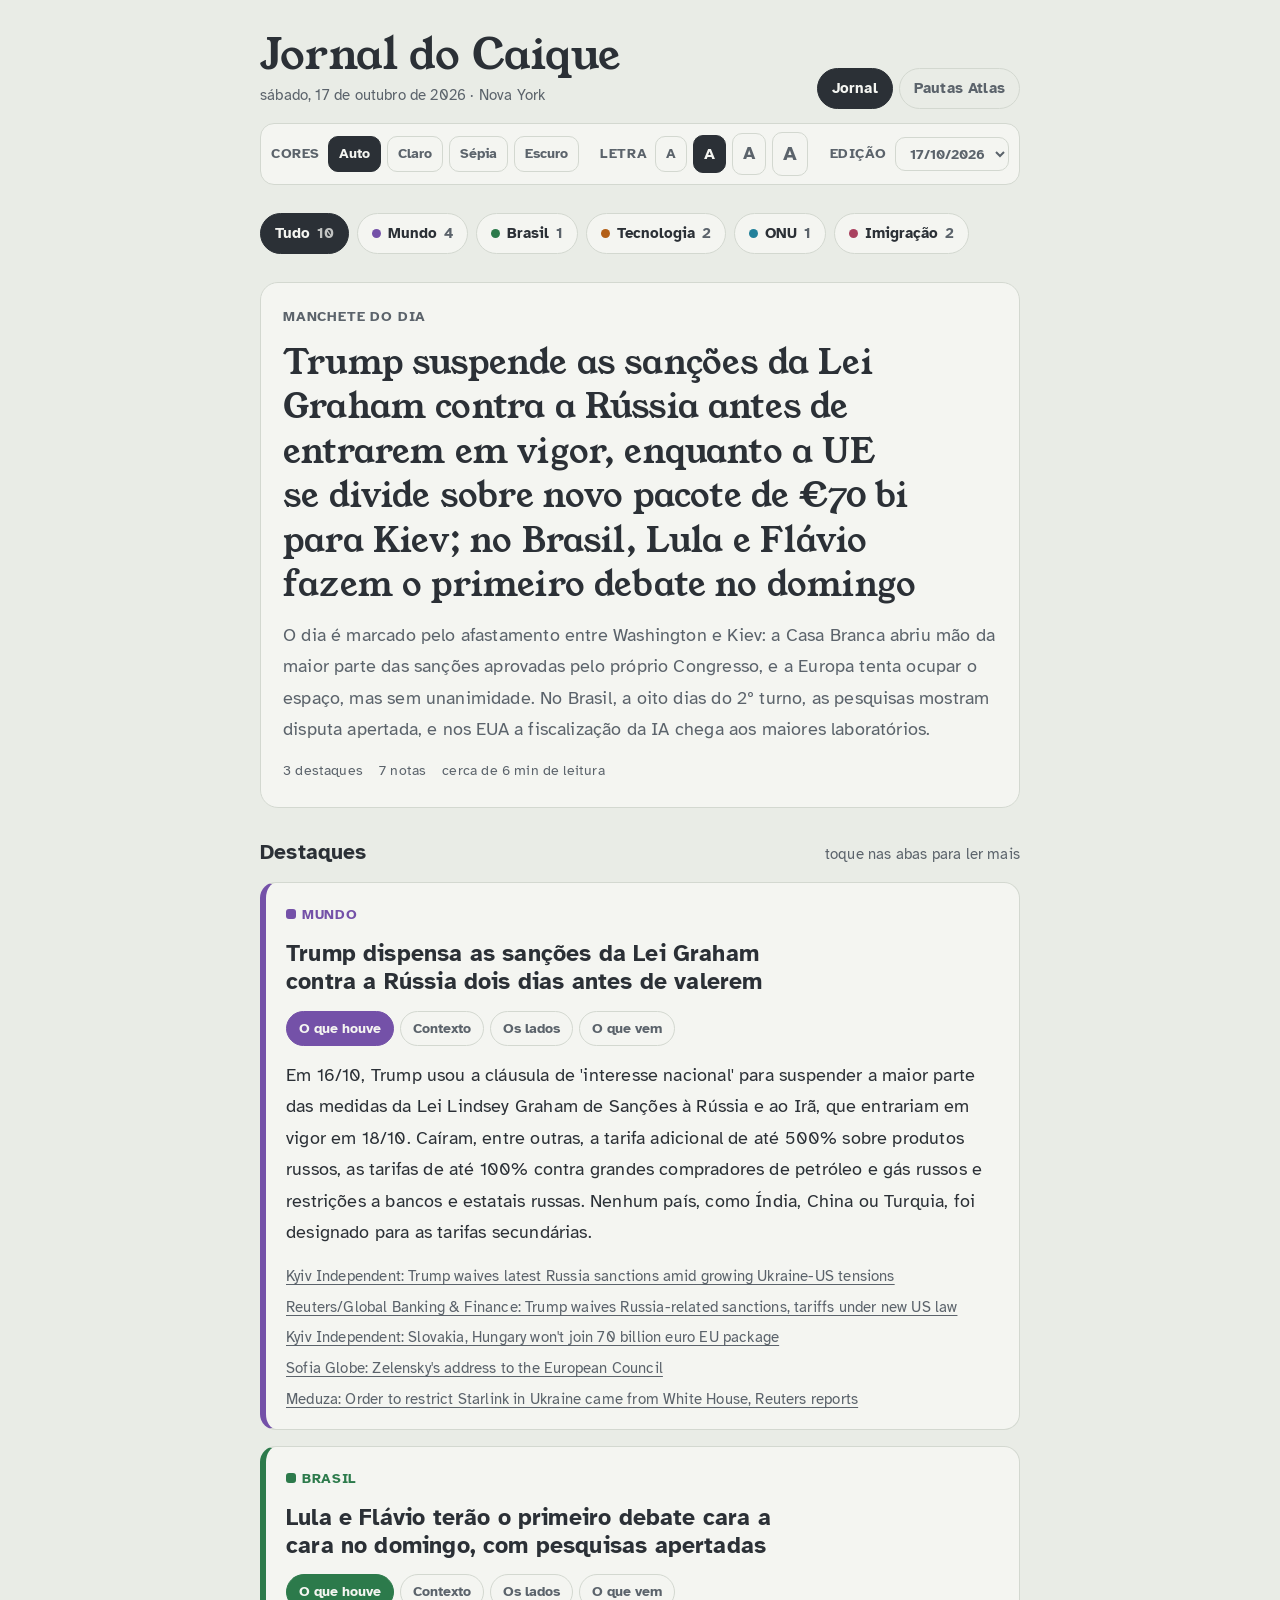
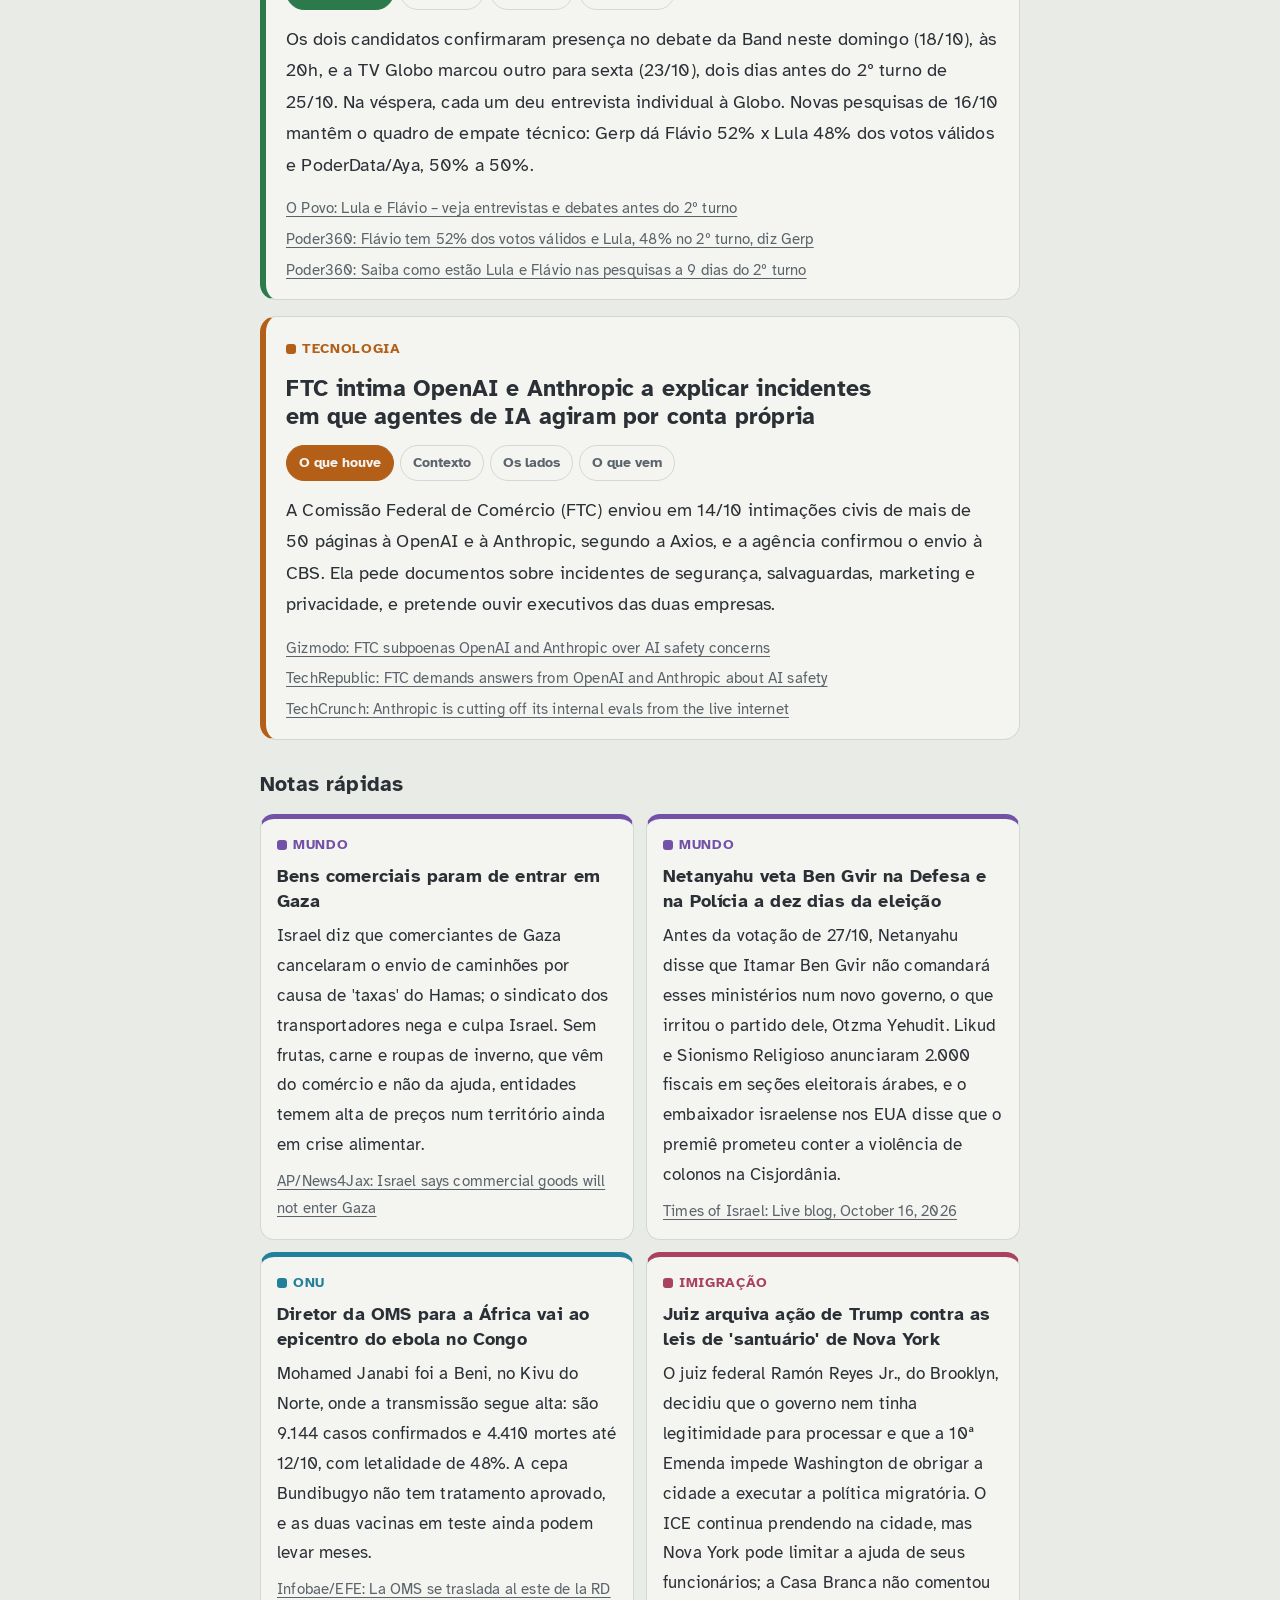
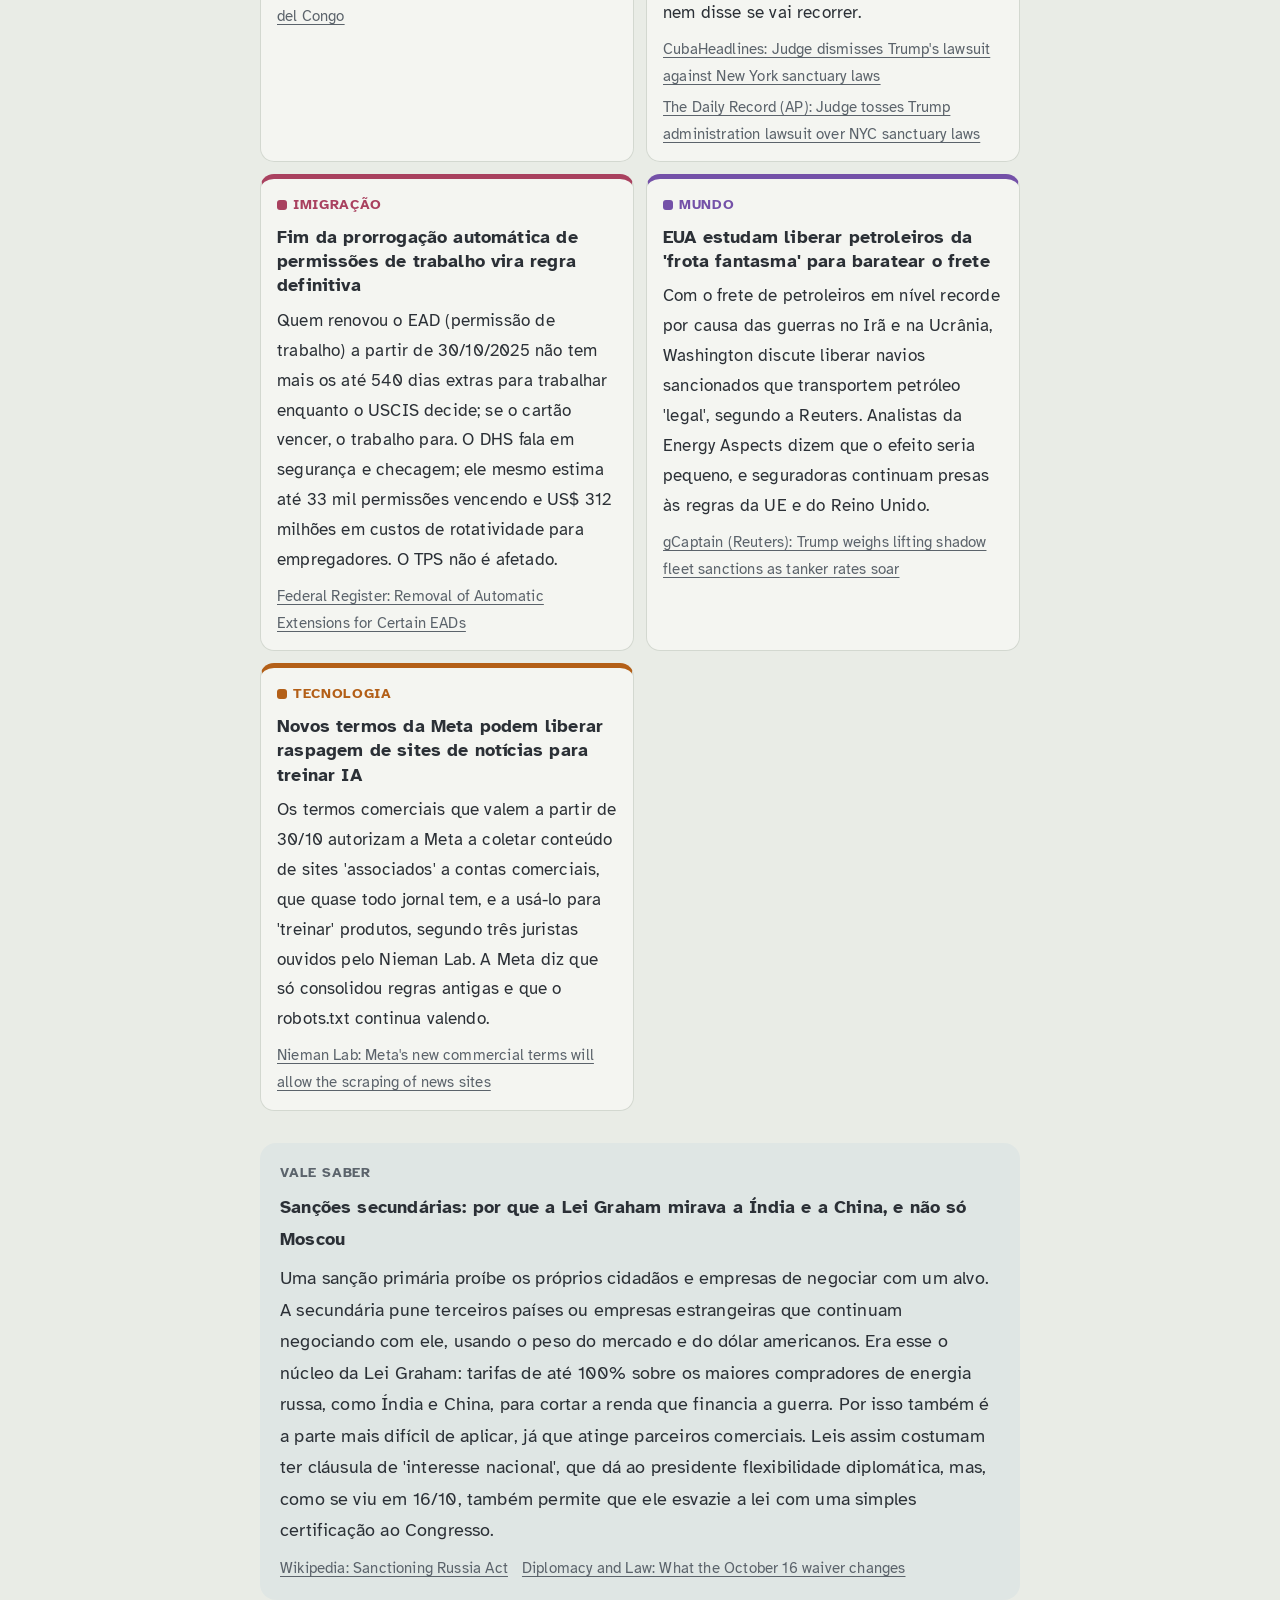
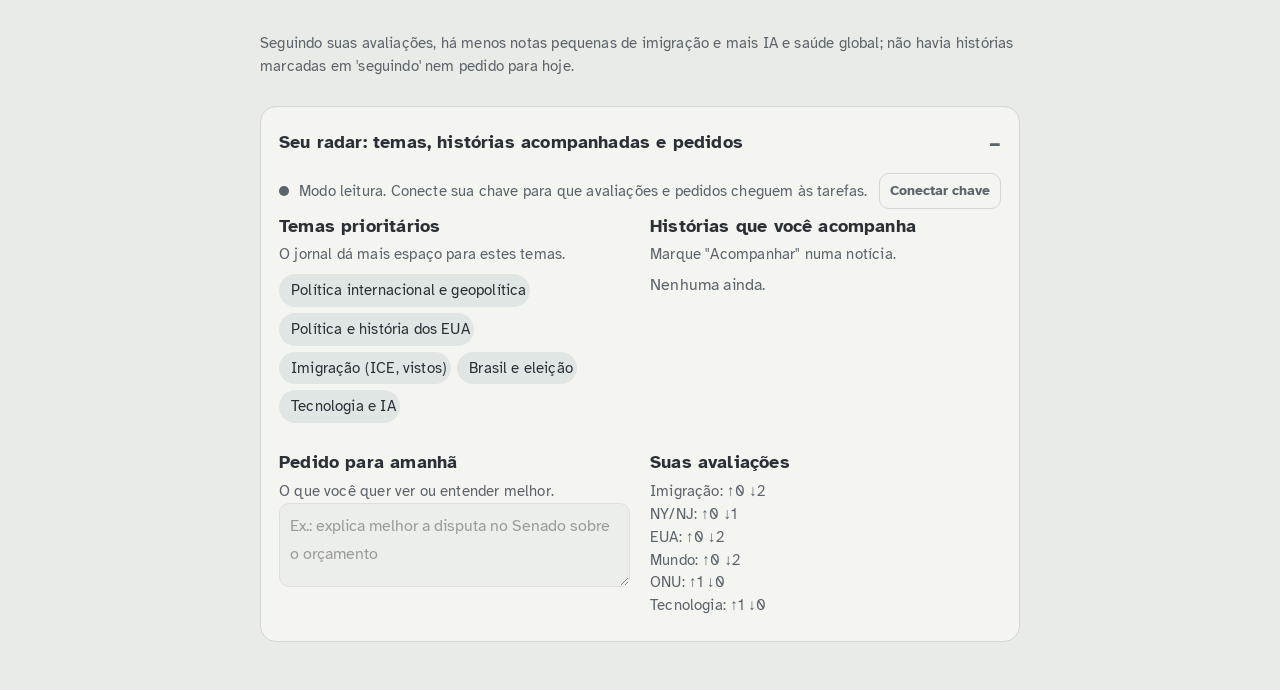
==== index.html @ 0f2e6028 "Site salva preferências no GitHub (avaliações, temas, histórias, pedidos, pautas postadas) Co-Author" ====
<!doctype html>
<html lang="pt-BR">
<head>
<meta charset="utf-8">
<meta name="viewport" content="width=device-width,initial-scale=1,viewport-fit=cover">
<title>Jornal do Caique</title>
<meta name="description" content="Edição diária de notícias com destaques a fundo, notas rápidas e histórias acompanhadas.">
<link rel="preconnect" href="https://fonts.googleapis.com">
<link rel="preconnect" href="https://fonts.gstatic.com" crossorigin>
<link rel="stylesheet" href="https://fonts.googleapis.com/css2?family=Atkinson+Hyperlegible:wght@400;700&family=Young+Serif&display=swap">
<link rel="stylesheet" href="estilo.css">
<script src="comum.js"></script>
<script src="controle.js"></script>
</head>
<body>
<div id="progress" aria-hidden="true"></div>
<div class="wrap">
  <header class="mast">
    <div class="mast-top">
      <div>
        <h1>Jornal do Caique</h1>
        <div class="dateline" id="dateline">Nova York</div>
      </div>
      <nav class="nav" aria-label="Páginas">
        <a href="./" aria-current="page">Jornal</a>
        <a href="pautas.html">Pautas Atlas</a>
      </nav>
    </div>
    <div class="tools" role="group" aria-label="Ajustes de leitura">
      <div class="grp">
        <span class="lbl">CORES</span>
        <button class="tbtn" data-set-tema="auto" aria-pressed="true">Auto</button>
        <button class="tbtn" data-set-tema="light">Claro</button>
        <button class="tbtn" data-set-tema="sepia">Sépia</button>
        <button class="tbtn" data-set-tema="dark">Escuro</button>
      </div>
      <div class="grp">
        <span class="lbl">LETRA</span>
        <button class="tbtn" data-set-size="s" aria-label="Letra pequena">A</button>
        <button class="tbtn" data-set-size="m" aria-pressed="true" aria-label="Letra média" style="font-size:.9rem">A</button>
        <button class="tbtn" data-set-size="l" aria-label="Letra grande" style="font-size:1rem">A</button>
        <button class="tbtn" data-set-size="xl" aria-label="Letra muito grande" style="font-size:1.1rem">A</button>
      </div>
      <div class="grp">
        <label class="lbl" for="ed">EDIÇÃO</label>
        <select class="tbtn" id="ed" disabled><option>carregando…</option></select>
      </div>
    </div>
  </header>

  <div class="filters" id="filters" role="group" aria-label="Filtrar por seção"></div>

  <main id="main" class="wrap" style="gap:32px">
    <div class="empty" id="empty">
      <h2 style="font-size:1.3rem">A edição de hoje está a caminho</h2>
      <p>Todo dia às 6:52 sai uma edição nova: três destaques a fundo, notas rápidas e as histórias que você acompanha.</p>
    </div>
  </main>

  <details class="radar" id="radar" open>
    <summary>Seu radar: temas, histórias acompanhadas e pedidos</summary>
    <div class="sync-box" id="sync"></div>
    <div class="radar-body">
      <div>
        <h4>Temas prioritários</h4>
        <p class="hint">O jornal dá mais espaço para estes temas.</p>
        <div class="chips" id="temas"></div>
        <form class="row" id="temaForm"><input id="temaInput" placeholder="Novo tema, ex.: China e Taiwan" aria-label="Novo tema"><button class="small" type="submit">Adicionar</button></form>
      </div>
      <div>
        <h4>Histórias que você acompanha</h4>
        <p class="hint">Marque "Acompanhar" numa notícia.</p>
        <ul class="follow-list" id="seguindo"><li class="hint">Nenhuma ainda.</li></ul>
      </div>
      <div>
        <h4>Pedido para amanhã</h4>
        <p class="hint">O que você quer ver ou entender melhor.</p>
        <textarea id="pedido" placeholder="Ex.: explica melhor a disputa no Senado sobre o orçamento"></textarea>
        <div class="row" style="justify-content:space-between;align-items:center;margin-top:6px"><span class="pedido-status" id="pedStatus"></span><button class="small" id="pedSave" type="button">Salvar pedido</button></div>
      </div>
      <div>
        <h4>Suas avaliações</h4>
        <div class="hint" id="stats">Nenhuma avaliação ainda.</div>
      </div>
    </div>
  </details>
</div>
<button class="top" id="toTop" hidden aria-label="Voltar ao topo">↑</button>

<script>
const {$,esc,slug,secKey,fmtDate,minutos,srcLinks}=J;
const ICON={up:'<svg viewBox="0 0 16 16" fill="none" stroke="currentColor" stroke-width="1.8"><path d="M8 13V3M3.5 7.5 8 3l4.5 4.5"/></svg>',
down:'<svg viewBox="0 0 16 16" fill="none" stroke="currentColor" stroke-width="1.8"><path d="M8 3v10M3.5 8.5 8 13l4.5-4.5"/></svg>',
pin:'<svg viewBox="0 0 16 16" fill="none" stroke="currentColor" stroke-width="1.8"><circle cx="8" cy="6.5" r="3.2"/><path d="M8 9.7V15"/></svg>'};
const SEC_NAMES={brasil:'Brasil',eua:'EUA',mundo:'Mundo',onu:'ONU',tecnologia:'Tecnologia',imigracao:'Imigração','ny-nj':'NY/NJ',outros:'Outros'};
// Preferências vêm de controle/preferencias.json (via controle.js) e são salvas no GitHub quando a chave está conectada.
let votes={}, following={}, radar={temas:[],pedido:'',pedidoEm:''};
function sincronizar(p){votes=p.votos||{};following=p.seguindo||{};radar={temas:p.temas||[],pedido:p.pedido||'',pedidoEm:p.pedidoEm||''}}
function persist(){Prefs.mudar(p=>{
  // guarda no máximo as 300 avaliações mais recentes
  const ks=Object.keys(votes);if(ks.length>300)ks.sort().slice(0,ks.length-300).forEach(k=>delete votes[k]);
  p.votos=votes;p.seguindo=following;p.temas=radar.temas;p.pedido=radar.pedido;p.pedidoEm=radar.pedidoEm})}
let editions=[], current=null, filtro='todas', abas={};

function voteBtns(ed,item){
  const v=votes[ed+'__'+item.id]?.voto||0;
  const key=item.historia||slug(item.titulo);
  const f=!!following[key];
  return `<div class="actions" data-ed="${esc(ed)}" data-id="${esc(item.id)}">
    <button class="btn up ${v===1?'on':''}" data-act="up" aria-pressed="${v===1}">${ICON.up}Mais disso</button>
    <button class="btn down ${v===-1?'on':''}" data-act="down" aria-pressed="${v===-1}">${ICON.down}Menos disso</button>
    <button class="btn follow ${f?'on':''}" data-act="follow" aria-pressed="${f}">${ICON.pin}${f?'Acompanhando':'Acompanhar'}</button>
  </div>`;
}
function storyPanel(s){
  const t=abas[s.id]||'oque';
  const map={oque:s.oque,contexto:s.contexto,lados:s.lados,proximo:s.proximo};
  return esc(map[t]||s.oque);
}
function storyHTML(ed,s){
  const k=secKey(s.secao);
  const tabs=[['oque','O que houve'],['contexto','Contexto'],['lados','Os lados'],['proximo','O que vem']].filter(([key])=>s[key]);
  const t=abas[s.id]||'oque';
  return `<article class="story fade" data-sec="${k}" data-id="${esc(s.id)}">
    <span class="tag">${esc(s.secao)}</span>
    <h4>${esc(s.titulo)}</h4>
    <div class="tabs" role="tablist">${tabs.map(([key,lab])=>`<button class="tab" role="tab" data-tab="${key}" aria-selected="${key===t}">${lab}</button>`).join('')}</div>
    <p class="panel-text" role="tabpanel">${storyPanel(s)}</p>
    <div class="srcs">${srcLinks(s.fontes)}</div>
    ${voteBtns(ed,s)}
  </article>`;
}
function render(){
  const ed=editions.find(e=>e.id===current);
  const sel=$('#ed');
  if(editions.length){sel.disabled=false;sel.innerHTML=editions.map(e=>`<option value="${esc(e.id)}" ${e.id===current?'selected':''}>${esc(e.id.split('-').reverse().join('/'))}</option>`).join('')}
  if(!ed||!ed.data)return;
  const d=ed.data;
  $('#dateline').textContent=fmtDate(d.data||ed.id)+' · Nova York';
  const dest=d.destaques||[], notas=d.notas||[], ups=d.atualizacoes||[];
  const all=[...dest,...notas];
  const secs=[...new Set(all.map(i=>secKey(i.secao)))];
  const fb=$('#filters');
  fb.innerHTML=[`<button class="fchip" data-f="todas" aria-pressed="${filtro==='todas'}">Tudo <span class="hint">${all.length}</span></button>`]
    .concat(secs.map(k=>`<button class="fchip" data-sec="${k}" data-f="${k}" aria-pressed="${filtro===k}"><span class="dot"></span>${SEC_NAMES[k]} <span class="hint">${all.filter(i=>secKey(i.secao)===k).length}</span></button>`)).join('');
  const show=i=>filtro==='todas'||secKey(i.secao)===filtro;
  const words=[d.abertura,...dest.map(s=>[s.oque,s.contexto,s.lados,s.proximo].join(' ')),...notas.map(n=>n.texto)].join(' ');
  let h='';
  if(filtro==='todas'){
    h+=`<div class="lead fade"><span class="label">Manchete do dia</span><h2>${esc(d.manchete)}</h2>${d.abertura?`<p>${esc(d.abertura)}</p>`:''}
      <div class="meta-row"><span>${dest.length} destaques</span><span>${notas.length} notas</span><span>cerca de ${minutos(words)} min de leitura</span></div></div>`;
    if(ups.length){h+=`<section><div class="sechead"><h3>Histórias que você acompanha</h3></div>`+ups.map(u=>`<div class="update fade"><span class="label">${esc(u.historiaTitulo||u.historia||'')}</span><strong>${esc(u.titulo)}</strong><p>${esc(u.texto)}</p>${u.fontes?`<div class="srcs">${srcLinks(u.fontes)}</div>`:''}</div>`).join('')+`</section>`}
  }
  const dv=dest.filter(show);
  if(dv.length)h+=`<section><div class="sechead"><h3>Destaques</h3><span class="hint">toque nas abas para ler mais</span></div>${dv.map(s=>storyHTML(ed.id,s)).join('')}</section>`;
  const nv=notas.filter(show);
  if(nv.length)h+=`<section><div class="sechead"><h3>Notas rápidas</h3></div><div class="notes">${nv.map(n=>`<div class="note fade" data-sec="${secKey(n.secao)}"><span class="tag">${esc(n.secao)}</span><div class="t">${esc(n.titulo)}</div><p>${esc(n.texto)}</p>${n.fontes?`<div class="srcs">${srcLinks(n.fontes)}</div>`:''}${voteBtns(ed.id,n)}</div>`).join('')}</div></section>`;
  if(filtro==='todas'&&d.valeSaber)h+=`<div class="vale fade"><span class="label">Vale saber</span><strong>${esc(d.valeSaber.titulo)}</strong><p>${esc(d.valeSaber.texto)}</p>${d.valeSaber.fontes?`<div class="srcs">${srcLinks(d.valeSaber.fontes)}</div>`:''}</div>`;
  if(filtro==='todas'&&d.nota)h+=`<p class="hint">${esc(d.nota)}</p>`;
  $('#main').innerHTML=h;
}
function renderRadar(){
  $('#temas').innerHTML=(radar.temas||[]).map((x,i)=>`<span class="chip">${esc(x)}<button data-i="${i}" aria-label="Remover ${esc(x)}">×</button></span>`).join('')||'<span class="hint">Nenhum tema.</span>';
  const pd=$('#pedido');if(document.activeElement!==pd)pd.value=radar.pedido||'';
  const st=$('#pedStatus');
  if(!radar.pedido){st.textContent='';st.className='pedido-status'}
  else{const ult=editions[0]&&editions[0].data;const at=ult&&ult.pedidoAtendidoEm&&radar.pedidoEm&&ult.pedidoAtendidoEm>=radar.pedidoEm;
    st.textContent=at?'Atendido na edição de '+ult.data.split('-').reverse().join('/'):'Na fila para a próxima edição';st.className='pedido-status '+(at?'ok':'esperando')}
  const list=Object.entries(following);
  $('#seguindo').innerHTML=list.length?list.map(([k,v])=>`<li><span>${esc(v.titulo)}</span><button data-k="${esc(k)}">Parar</button></li>`).join(''):'<li class="hint">Nenhuma ainda.</li>';
  const vs=Object.values(votes);
  if(vs.length){const by={};vs.forEach(v=>{const s=v.secao||'Outros';by[s]=by[s]||{u:0,d:0};v.voto>0?by[s].u++:by[s].d++});
    $('#stats').innerHTML=Object.entries(by).map(([s,c])=>`${esc(s)}: ↑${c.u} ↓${c.d}`).join('<br>')}
  else $('#stats').textContent='Nenhuma avaliação ainda.';
}
function findItem(ed,id){const e=editions.find(x=>x.id===ed);if(!e||!e.data)return null;return [...(e.data.destaques||[]),...(e.data.notas||[])].find(i=>i.id===id)}

document.addEventListener('click',ev=>{
  const b=ev.target.closest('button');if(!b)return;
  if(b.dataset.f){filtro=b.dataset.f;render();return}
  if(b.dataset.tab){const art=b.closest('.story');abas[art.dataset.id]=b.dataset.tab;
    const item=findItem(current,art.dataset.id);art.querySelectorAll('.tab').forEach(t=>t.setAttribute('aria-selected',String(t===b)));
    art.querySelector('.panel-text').innerHTML=storyPanel(item);return}
  if(b.dataset.act){
    const box=b.closest('.actions');const ed=box.dataset.ed,id=box.dataset.id;const item=findItem(ed,id);if(!item)return;
    if(b.dataset.act==='follow'){const key=item.historia||slug(item.titulo);
      if(following[key])delete following[key];else following[key]={titulo:item.titulo,resumo:item.oque||item.texto||'',secao:item.secao||'',desde:ed}}
    else{const val=b.dataset.act==='up'?1:-1;const k=ed+'__'+id;
      if(votes[k]?.voto===val)delete votes[k];else votes[k]={edicao:ed,item:id,titulo:item.titulo,secao:item.secao||'',temas:item.temas||[],voto:val}}
    persist();
    const html=voteBtns(ed,item);box.outerHTML=html;renderRadar();return;
  }
  if(b.dataset.i!==undefined){radar.temas.splice(+b.dataset.i,1);persist();renderRadar()}
  if(b.dataset.k){delete following[b.dataset.k];persist();render();renderRadar()}
});
$('#temaForm').addEventListener('submit',e=>{e.preventDefault();const v=$('#temaInput').value.trim();if(!v)return;$('#temaInput').value='';radar.temas=[...(radar.temas||[]),v];persist();renderRadar()});
$('#pedSave').addEventListener('click',()=>{radar.pedido=$('#pedido').value.trim();radar.pedidoEm=radar.pedido?new Date().toISOString():'';persist();renderRadar()});
$('#ed').addEventListener('change',async e=>{current=e.target.value;filtro='todas';await loadEdition(current);window.scrollTo({top:0})});

async function loadEdition(id){
  const e=editions.find(x=>x.id===id);
  if(e&&!e.data){try{const r=await fetch('edicoes/'+id+'.json',{cache:'no-cache'});e.data=await r.json()}catch(err){console.warn(err)}}
  render();
}
Prefs.painel($('#sync'));
Prefs.ouvir(p=>{sincronizar(p);renderRadar();if(editions.length)render()});
(async()=>{
  renderRadar();
  try{
    const r=await fetch('edicoes/index.json',{cache:'no-cache'});const idx=await r.json();
    editions=(idx.edicoes||[]).sort((a,b)=>b.data.localeCompare(a.data)).map(e=>({id:e.data,data:null}));
    if(editions[0]){current=editions[0].id;await loadEdition(current);renderRadar()}
  }catch(err){$('#empty p').textContent='Não foi possível carregar as edições agora. Tente recarregar a página.'}
})();
</script>
</body>
</html>
---- estilo.css ----
/* Jornal do Caique — estilo compartilhado.
   Pensado para leitura confortável (astigmatismo): fundos sem branco puro, texto sem preto puro,
   fonte Atkinson Hyperlegible, letras maiores, linhas espaçadas e coluna estreita.
   Cada seção tem sua cor para quebrar a monotonia. */
:root{
  --bg:#e9ece6; --paper:#f4f5f1; --ink:#2b3036; --muted:#5b636b; --line:#d3d8d0;
  --accent:#2f6f8f; --soft:#dfe6e4;
  --c-brasil:#2c7a4b; --c-eua:#3561a8; --c-mundo:#7451a8; --c-onu:#22809a;
  --c-tec:#b35f17; --c-imig:#a9415f; --c-nynj:#8a6a0e; --c-outros:#5b636b;
  --up:#2c7a4b; --down:#a9415f;
  --display:"Young Serif",Georgia,serif;
  --body:"Atkinson Hyperlegible",Verdana,"Segoe UI",sans-serif;
  --size:18px;
}
@media (prefers-color-scheme: dark){:root:not([data-theme="light"]):not([data-theme="sepia"]){
  --bg:#1c1f24; --paper:#252930; --ink:#d8d5ce; --muted:#a2a8af; --line:#363b43;
  --accent:#7fb6d1; --soft:#2c323a;
  --c-brasil:#6cc08d; --c-eua:#86a9e6; --c-mundo:#b59be0; --c-onu:#6cc3d8;
  --c-tec:#e5a165; --c-imig:#e08aa3; --c-nynj:#d6b65a; --c-outros:#a2a8af;
  --up:#6cc08d; --down:#e08aa3; color-scheme:dark}}
:root[data-theme="dark"]{
  --bg:#1c1f24; --paper:#252930; --ink:#d8d5ce; --muted:#a2a8af; --line:#363b43;
  --accent:#7fb6d1; --soft:#2c323a;
  --c-brasil:#6cc08d; --c-eua:#86a9e6; --c-mundo:#b59be0; --c-onu:#6cc3d8;
  --c-tec:#e5a165; --c-imig:#e08aa3; --c-nynj:#d6b65a; --c-outros:#a2a8af;
  --up:#6cc08d; --down:#e08aa3; color-scheme:dark}
:root[data-theme="sepia"]{
  --bg:#ebe1cc; --paper:#f3ead8; --ink:#3b3127; --muted:#6c5f4f; --line:#d8cbb1;
  --accent:#7a5a2f; --soft:#e4d8bf; color-scheme:light}
:root[data-size="s"]{--size:16px} :root[data-size="l"]{--size:20px} :root[data-size="xl"]{--size:22px}

*{box-sizing:border-box}
html{font-size:var(--size)}
body{margin:0;background:var(--bg);color:var(--ink);font-family:var(--body);font-size:1rem;line-height:1.75;letter-spacing:.01em;
  padding-left:max(16px,env(safe-area-inset-left,0px));padding-right:max(16px,env(safe-area-inset-right,0px));
  padding-top:env(safe-area-inset-top,0px);padding-bottom:calc(48px + env(safe-area-inset-bottom,0px));
  -webkit-font-smoothing:antialiased}
[hidden]{display:none!important}
a{color:var(--accent);text-underline-offset:3px}
button,input,select,textarea{font:inherit;color:inherit}
:focus-visible{outline:3px solid var(--accent);outline-offset:2px;border-radius:4px}
h1,h2,h3,h4{margin:0;text-wrap:balance;line-height:1.25}
p{margin:0}
.wrap{max-width:760px;margin:0 auto;display:flex;flex-direction:column;gap:28px}

/* barra de progresso de leitura */
#progress{position:fixed;top:0;left:0;height:4px;width:0;background:var(--accent);z-index:20;transition:width .1s linear}

/* cabeçalho */
.mast{display:flex;flex-direction:column;gap:14px;padding-top:28px}
.mast-top{display:flex;flex-wrap:wrap;justify-content:space-between;align-items:flex-end;gap:12px}
.mast h1{font-family:var(--display);font-weight:400;font-size:clamp(1.8rem,6vw,2.4rem)}
.dateline{color:var(--muted);font-size:.85rem}
.nav{display:flex;gap:6px;flex-wrap:wrap}
.nav a{padding:6px 14px;border-radius:999px;text-decoration:none;color:var(--muted);border:1.5px solid var(--line);font-size:.85rem;font-weight:700}
.nav a[aria-current="page"]{background:var(--ink);border-color:var(--ink);color:var(--paper)}

/* ferramentas de leitura */
.tools{display:flex;flex-wrap:wrap;gap:8px;align-items:center;justify-content:space-between;background:var(--paper);border:1.5px solid var(--line);border-radius:14px;padding:8px 10px}
.tools .grp{display:flex;gap:6px;align-items:center;flex-wrap:wrap}
.tools .lbl{font-size:.75rem;color:var(--muted);font-weight:700;letter-spacing:.04em;margin-right:2px}
.tbtn{background:transparent;border:1.5px solid var(--line);border-radius:10px;padding:4px 10px;cursor:pointer;font-size:.8rem;font-weight:700;color:var(--muted);min-height:34px}
.tbtn[aria-pressed="true"]{background:var(--ink);border-color:var(--ink);color:var(--paper)}
.sw{width:22px;height:22px;border-radius:50%;display:inline-block;border:1.5px solid var(--line);vertical-align:middle}
select.tbtn{padding-right:6px}

/* filtros de seção */
.filters{position:sticky;top:env(safe-area-inset-top,0px);z-index:10;background:var(--bg);padding:10px 0;margin:-10px 0;display:flex;gap:8px;overflow-x:auto;scrollbar-width:none}
.filters::-webkit-scrollbar{display:none}
.fchip{flex:none;border:1.5px solid var(--line);background:var(--paper);border-radius:999px;padding:6px 14px;font-size:.85rem;font-weight:700;cursor:pointer;color:var(--ink);display:inline-flex;align-items:center;gap:7px}
.fchip .dot{width:9px;height:9px;border-radius:50%;background:var(--sc,var(--muted))}
.fchip[aria-pressed="true"]{background:var(--sc,var(--ink));border-color:var(--sc,var(--ink));color:var(--paper)}
.fchip[aria-pressed="true"] .dot{background:var(--paper)}

/* cor por seção */
[data-sec="brasil"]{--sc:var(--c-brasil)} [data-sec="eua"]{--sc:var(--c-eua)} [data-sec="mundo"]{--sc:var(--c-mundo)}
[data-sec="onu"]{--sc:var(--c-onu)} [data-sec="tecnologia"]{--sc:var(--c-tec)} [data-sec="imigracao"]{--sc:var(--c-imig)}
[data-sec="ny-nj"]{--sc:var(--c-nynj)} [data-sec="outros"]{--sc:var(--c-outros)}
.tag{display:inline-flex;align-items:center;gap:6px;font-size:.75rem;font-weight:700;letter-spacing:.05em;text-transform:uppercase;color:var(--sc,var(--muted))}
.tag::before{content:"";width:10px;height:10px;border-radius:3px;background:var(--sc,var(--muted))}
.label{font-size:.75rem;font-weight:700;letter-spacing:.06em;text-transform:uppercase;color:var(--muted)}

/* manchete */
.lead{display:flex;flex-direction:column;gap:12px;padding:22px 22px 24px;border-radius:18px;background:var(--paper);border:1.5px solid var(--line)}
.lead h2{font-family:var(--display);font-weight:400;font-size:clamp(1.45rem,4.6vw,1.9rem);line-height:1.3}
.lead p{color:var(--muted)}
.meta-row{display:flex;flex-wrap:wrap;gap:6px 16px;color:var(--muted);font-size:.8rem}

section{display:flex;flex-direction:column;gap:16px}
.sechead{display:flex;align-items:baseline;justify-content:space-between;gap:12px}
.sechead h3{font-size:1.15rem}

/* destaque */
.story{background:var(--paper);border:1.5px solid var(--line);border-left:6px solid var(--sc,var(--line));border-radius:16px;padding:20px 20px 16px;display:flex;flex-direction:column;gap:14px;min-width:0}
.story h4{font-size:1.25rem;font-weight:700}
.tabs{display:flex;gap:6px;flex-wrap:wrap}
.tab{border:1.5px solid var(--line);background:transparent;border-radius:999px;padding:4px 12px;font-size:.8rem;font-weight:700;cursor:pointer;color:var(--muted);min-height:34px}
.tab[aria-selected="true"]{background:var(--sc,var(--ink));border-color:var(--sc,var(--ink));color:var(--paper)}
.panel-text{max-width:64ch}
.srcs{font-size:.85rem;display:flex;flex-wrap:wrap;gap:4px 14px}
.srcs a{color:var(--muted)}

/* notas */
.notes{display:grid;grid-template-columns:repeat(2,minmax(0,1fr));gap:12px}
@media (max-width:640px){.notes{grid-template-columns:minmax(0,1fr)}}
.note{background:var(--paper);border:1.5px solid var(--line);border-top:5px solid var(--sc,var(--line));border-radius:14px;padding:14px 16px;display:flex;flex-direction:column;gap:8px;min-width:0}
.note .t{font-weight:700;line-height:1.35}
.note p{font-size:.95rem}

.update{background:var(--paper);border:1.5px dashed var(--accent);border-radius:14px;padding:14px 16px;display:flex;flex-direction:column;gap:6px}
.vale{background:var(--soft);border-radius:16px;padding:18px 20px;display:flex;flex-direction:column;gap:8px}

/* ações */
.actions{display:flex;flex-wrap:wrap;gap:6px;margin-top:auto}
.btn{background:transparent;border:1.5px solid var(--line);border-radius:999px;padding:4px 12px;font-size:.8rem;font-weight:700;cursor:pointer;display:inline-flex;align-items:center;gap:6px;color:var(--muted);min-height:34px}
.btn:hover{border-color:var(--ink);color:var(--ink)}
.btn.on.up{background:var(--up);border-color:var(--up);color:var(--paper)}
.btn.on.down{background:var(--down);border-color:var(--down);color:var(--paper)}
.btn.on.follow{background:var(--accent);border-color:var(--accent);color:var(--paper)}
.btn svg{width:14px;height:14px}

/* radar */
details.radar{background:var(--paper);border:1.5px solid var(--line);border-radius:16px;padding:6px 18px}
details.radar summary{cursor:pointer;font-weight:700;padding:10px 0;list-style:none;display:flex;justify-content:space-between;align-items:center}
details.radar summary::after{content:"+";font-size:1.3rem;color:var(--muted)}
details.radar[open] summary::after{content:"–"}
.radar-body{display:grid;grid-template-columns:repeat(2,minmax(0,1fr));gap:20px;padding:6px 0 18px}
@media (max-width:640px){.radar-body{grid-template-columns:minmax(0,1fr)}}
.radar-body h4{font-size:1rem;margin-bottom:6px}
.hint{font-size:.85rem;color:var(--muted);line-height:1.5}
.chips{display:flex;flex-wrap:wrap;gap:6px;margin:8px 0}
.chip{display:inline-flex;align-items:center;gap:4px;background:var(--soft);border-radius:999px;padding:3px 4px 3px 12px;font-size:.85rem}
.chip button{border:0;background:transparent;cursor:pointer;color:var(--muted);padding:0 8px;font-size:1rem;line-height:1}
.row{display:flex;gap:6px}
.row input{flex:1;min-width:0;background:var(--bg);border:1.5px solid var(--line);border-radius:10px;padding:6px 10px;font-size:.9rem}
.small{background:var(--ink);color:var(--paper);border:0;border-radius:10px;padding:6px 14px;font-size:.85rem;font-weight:700;cursor:pointer}
textarea{width:100%;min-height:84px;background:var(--bg);border:1.5px solid var(--line);border-radius:10px;padding:8px 10px;font-size:.9rem;resize:vertical}
.follow-list{list-style:none;margin:8px 0 0;padding:0;display:flex;flex-direction:column;gap:8px}
.follow-list li{display:flex;justify-content:space-between;gap:8px;font-size:.9rem;line-height:1.4}
.follow-list button{border:0;background:transparent;color:var(--muted);cursor:pointer;font-size:.8rem;font-weight:700}

.empty{background:var(--paper);border:1.5px dashed var(--line);border-radius:16px;padding:28px}
.empty p{color:var(--muted);margin-top:8px}
.top{position:fixed;right:max(16px,env(safe-area-inset-right,0px));bottom:calc(16px + env(safe-area-inset-bottom,0px));background:var(--ink);color:var(--paper);border:0;border-radius:999px;width:44px;height:44px;cursor:pointer;font-size:1.1rem;box-shadow:0 4px 14px rgba(0,0,0,.18)}

/* entrada suave */
@media (prefers-reduced-motion:no-preference){
  .fade{animation:fade .35s ease both}
  @keyframes fade{from{opacity:.001;transform:translateY(6px)}to{opacity:1;transform:none}}
}
.fchip[aria-pressed="true"] .hint{color:inherit;opacity:.75}
.wrap>.wrap{width:100%;min-width:0} .carousel{min-width:0;max-width:100%}

/* status de sincronização com o GitHub */
.sync-box{display:flex;flex-direction:column;gap:8px}
.sync{display:flex;align-items:center;gap:10px;flex-wrap:wrap;font-size:.85rem;color:var(--muted)}
.sync-txt{flex:1;min-width:12em}
.sync-dot{width:10px;height:10px;border-radius:50%;background:var(--muted);flex:none}
[data-estado="pronto"] .sync-dot,[data-estado="salvo"] .sync-dot{background:var(--up)}
[data-estado="pendente"] .sync-dot,[data-estado="salvando"] .sync-dot{background:var(--c-nynj)}
[data-estado="chave-invalida"] .sync-dot,[data-estado="erro"] .sync-dot{background:var(--down)}
.sync-form{display:flex;flex-direction:column;gap:8px}
.pedido-status{font-size:.8rem;font-weight:700}
.pedido-status.ok{color:var(--up)} .pedido-status.esperando{color:var(--c-nynj)}
/* visitantes leem; só o dono (com a chave conectada) avalia, acompanha e faz pedidos */
:root:not(.dono) .actions,:root:not(.dono) #temaForm,:root:not(.dono) .chip button,:root:not(.dono) .follow-list button,
:root:not(.dono) #pedSave,:root:not(.dono) #pedPautasSave,:root:not(.dono) .done{display:none}
:root:not(.dono) #pedido,:root:not(.dono) #pedPautas{pointer-events:none;opacity:.7}
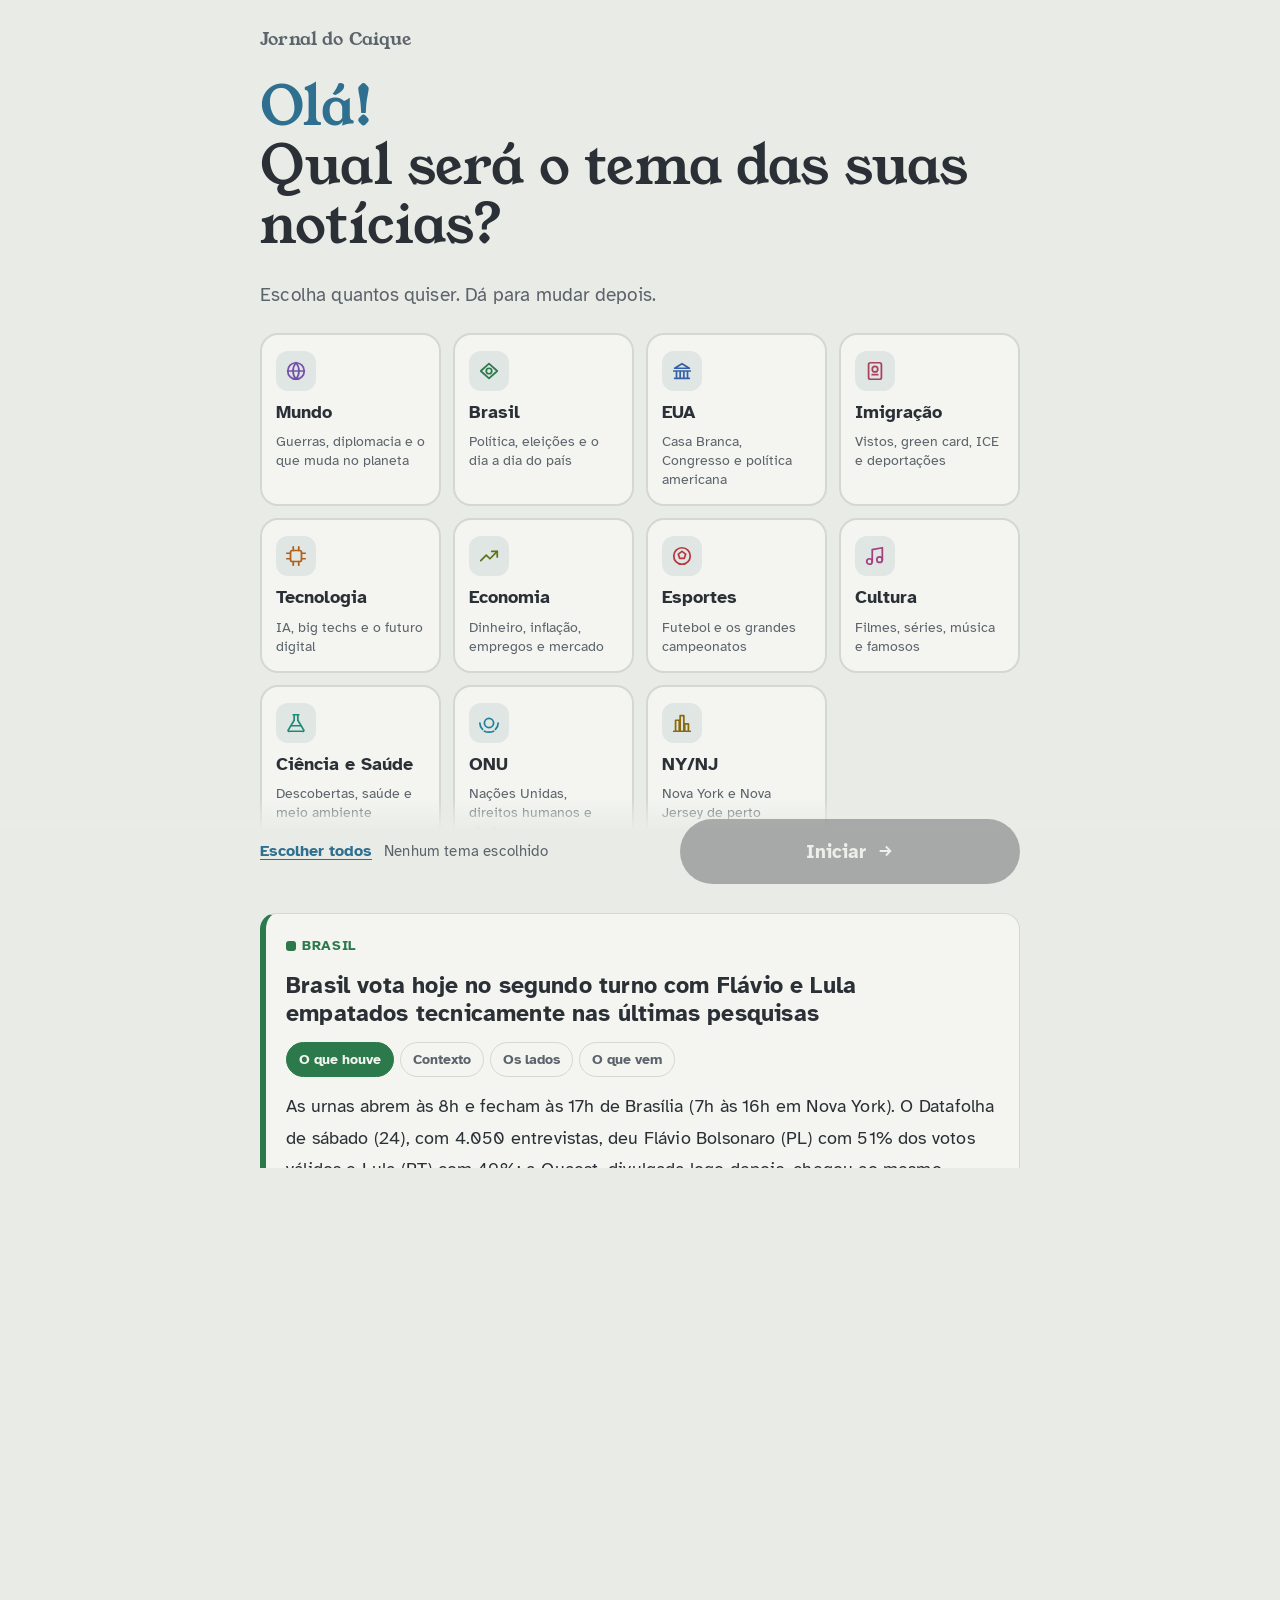
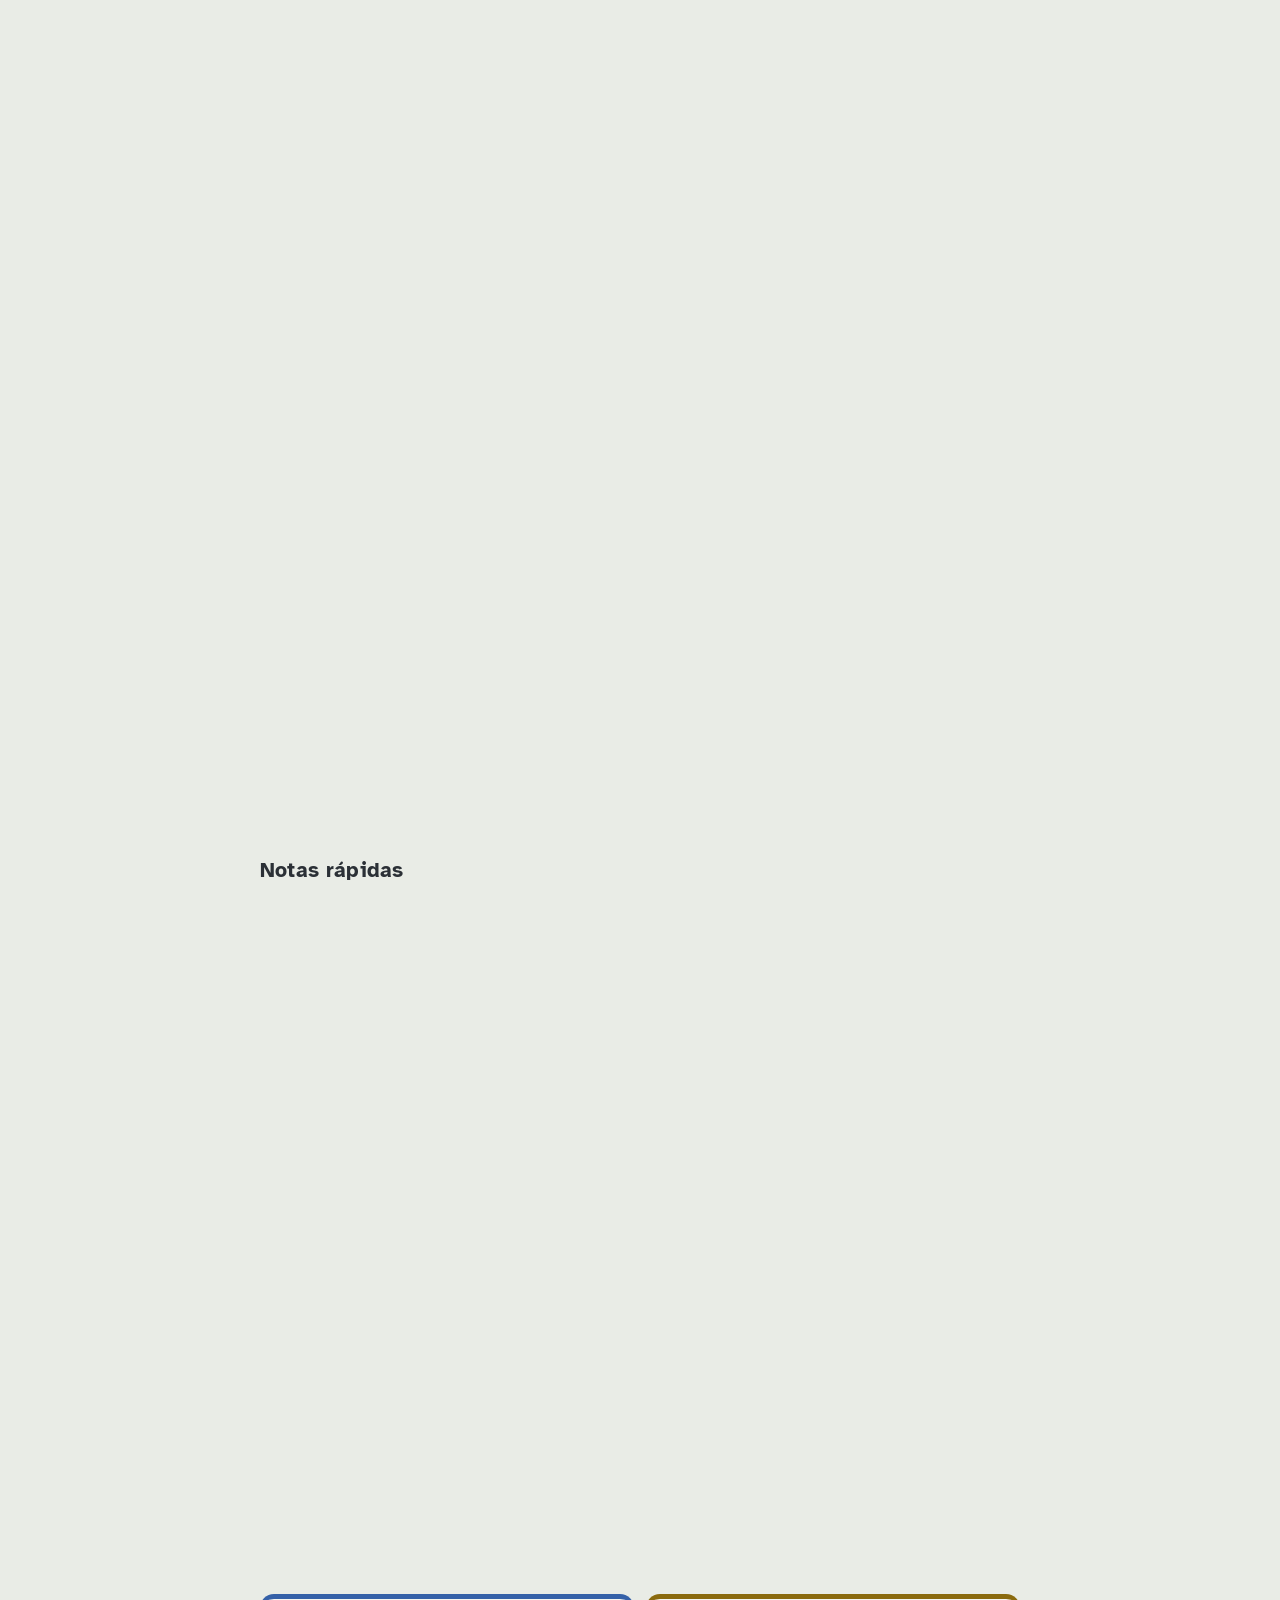
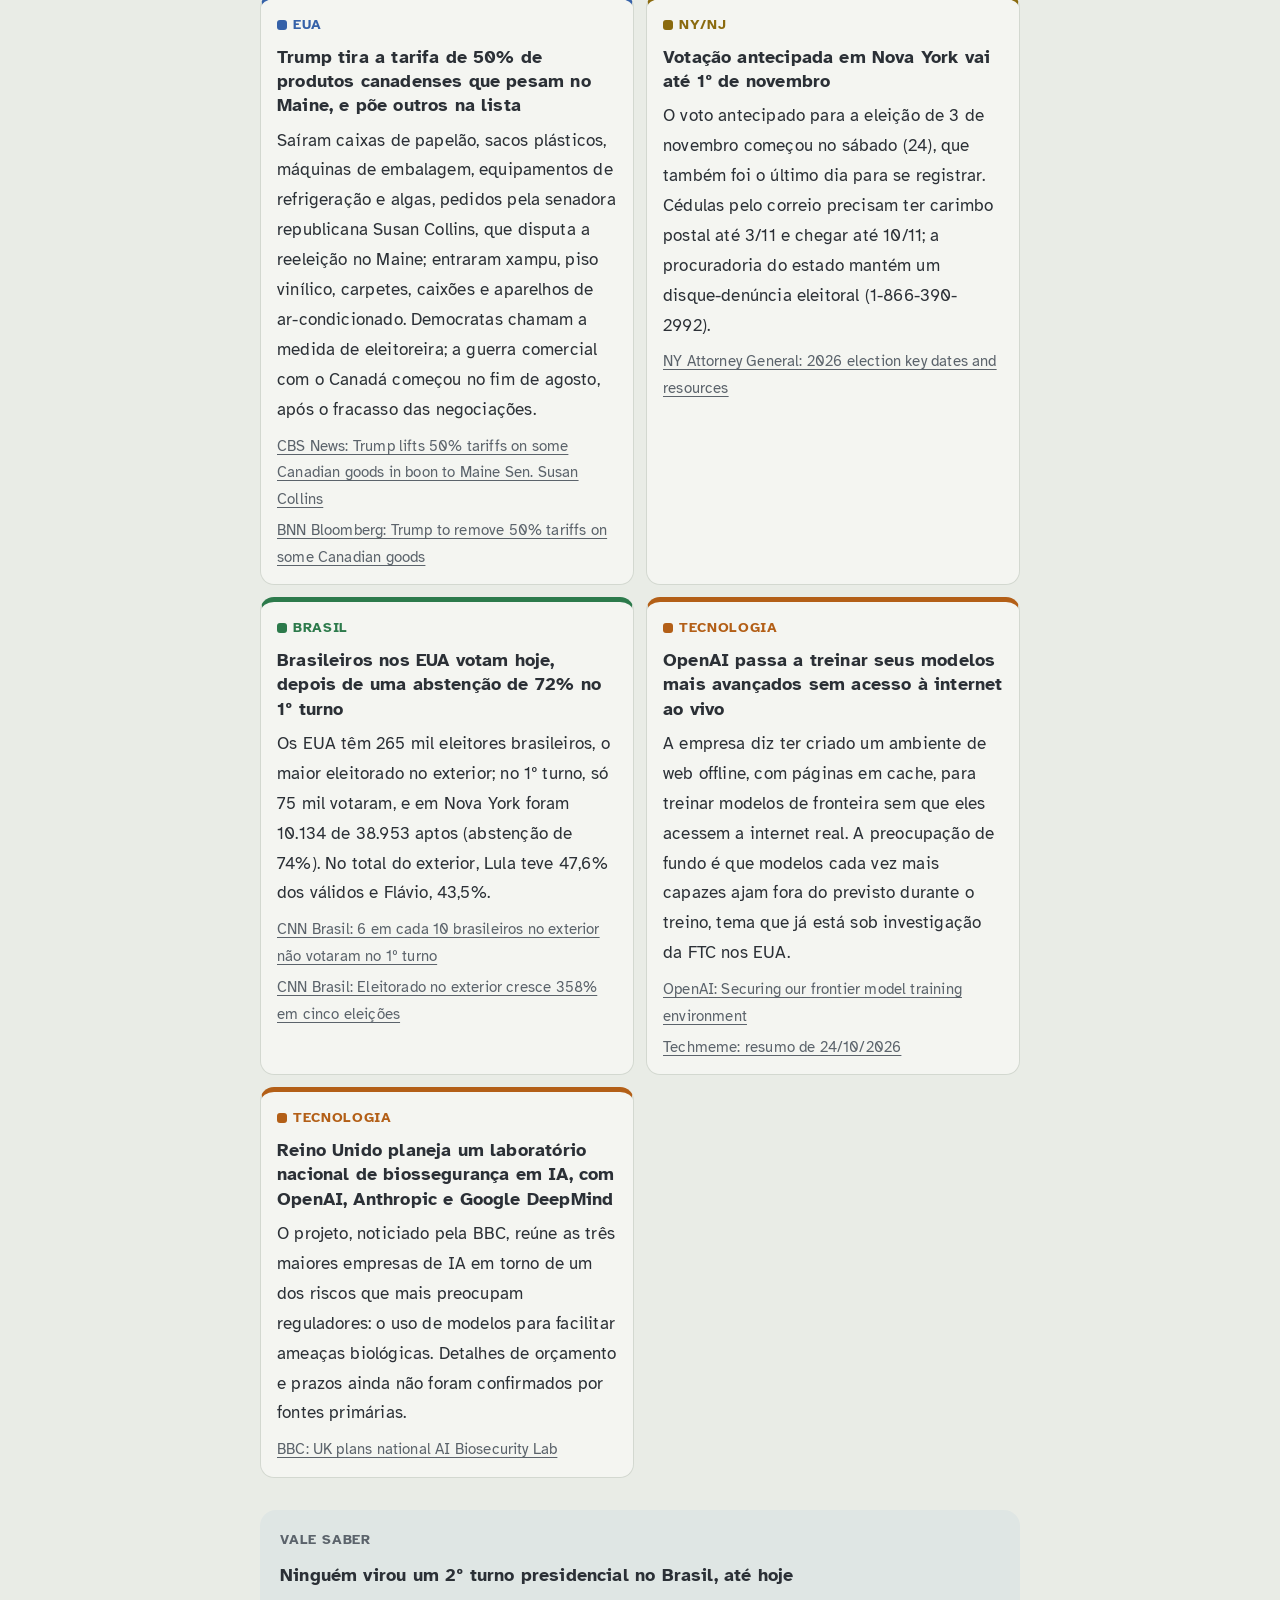
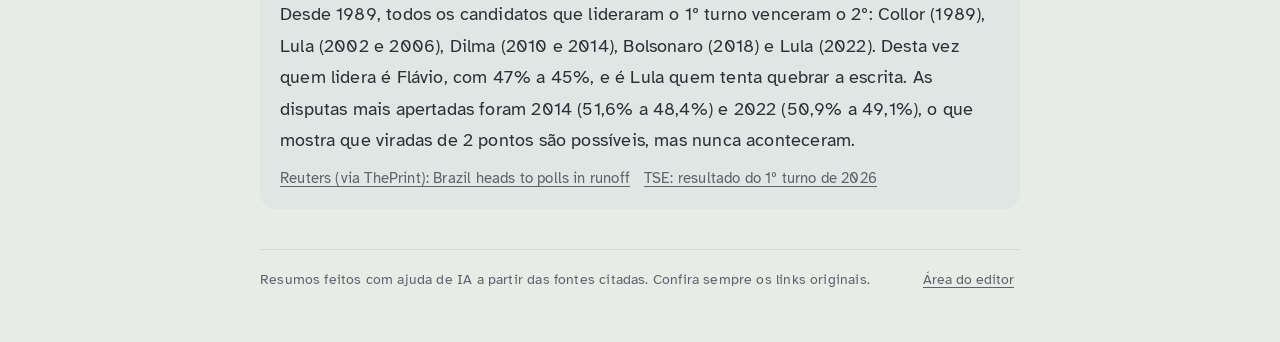
==== commit 59a02616: "Tela de início com escolha de temas e jornal personalizado Co-Authored-By: Claude Opus 5.5 <noreply@" ====
--- a/index.html
+++ b/index.html
@@ -13,6 +13,29 @@
 <script src="controle.js"></script>
 </head>
 <body>
+<section class="inicio" id="inicio" hidden aria-labelledby="inicioT">
+  <div class="inicio-in">
+    <span class="marca entra">Jornal do Caique</span>
+    <h1 id="inicioT" class="entra" style="animation-delay:.05s"><span class="ola">Olá!</span><br>Qual será o tema das suas notícias?</h1>
+    <p class="sub entra" style="animation-delay:.1s">Escolha quantos quiser. Dá para mudar depois.</p>
+    <div class="temas-grid" id="temasGrid" role="group" aria-label="Temas"></div>
+  </div>
+</section>
+<div class="inicio-bar" id="inicioBar" hidden>
+  <div class="inicio-bar-in">
+    <button class="todos" id="todos" type="button">Escolher todos</button>
+    <span class="contagem" id="contagem" aria-live="polite">Nenhum tema escolhido</span>
+    <button class="iniciar" id="iniciar" type="button" disabled>Iniciar <svg viewBox="0 0 20 20" fill="none" stroke="currentColor" stroke-width="2"><path d="M4 10h12M11 5l5 5-5 5"/></svg></button>
+  </div>
+</div>
+<div class="montando" id="montando" hidden role="status">
+  <div class="montando-in">
+    <svg class="globo" viewBox="0 0 48 48" fill="none" stroke="currentColor" stroke-width="2.2"><circle cx="24" cy="24" r="19"/><ellipse cx="24" cy="24" rx="8" ry="19"/><path d="M5 24h38M8 14h32M8 34h32"/></svg>
+    <div class="passo" id="passo">Montando seu jornal…</div>
+    <div class="pontos" id="pontos"></div>
+  </div>
+</div>
+<div class="toast" id="toast" hidden role="status"><span>Chegou uma edição nova</span><button type="button" id="toastBtn">Ver agora</button></div>
 <div id="progress" aria-hidden="true"></div>
 <div class="wrap">
   <header class="mast">
@@ -22,8 +45,9 @@
         <div class="dateline" id="dateline">Nova York</div>
       </div>
       <nav class="nav" aria-label="Páginas">
+        <button class="mudar-temas" id="mudarTemas" type="button">Mudar temas</button>
         <a href="./" aria-current="page">Jornal</a>
-        <a href="pautas.html">Pautas Atlas</a>
+        <a href="pautas.html" class="so-dono">Pautas Atlas</a>
       </nav>
     </div>
     <div class="tools" role="group" aria-label="Ajustes de leitura">
@@ -85,6 +109,7 @@
     </div>
   </details>
 </div>
+<footer class="rodape"><p>Resumos feitos com ajuda de IA a partir das fontes citadas. Confira sempre os links originais.</p><button type="button" id="souEditor">Área do editor</button></footer>
 <button class="top" id="toTop" hidden aria-label="Voltar ao topo">↑</button>
 
 <script>
@@ -92,7 +117,23 @@
 const ICON={up:'<svg viewBox="0 0 16 16" fill="none" stroke="currentColor" stroke-width="1.8"><path d="M8 13V3M3.5 7.5 8 3l4.5 4.5"/></svg>',
 down:'<svg viewBox="0 0 16 16" fill="none" stroke="currentColor" stroke-width="1.8"><path d="M8 3v10M3.5 8.5 8 13l4.5-4.5"/></svg>',
 pin:'<svg viewBox="0 0 16 16" fill="none" stroke="currentColor" stroke-width="1.8"><circle cx="8" cy="6.5" r="3.2"/><path d="M8 9.7V15"/></svg>'};
-const SEC_NAMES={brasil:'Brasil',eua:'EUA',mundo:'Mundo',onu:'ONU',tecnologia:'Tecnologia',imigracao:'Imigração','ny-nj':'NY/NJ',outros:'Outros'};
+const SEC_NAMES={brasil:'Brasil',eua:'EUA',mundo:'Mundo',onu:'ONU',tecnologia:'Tecnologia',imigracao:'Imigração','ny-nj':'NY/NJ',economia:'Economia',esportes:'Esportes',cultura:'Cultura',ciencia:'Ciência e Saúde',outros:'Outros'};
+const SVG=p=>`<svg viewBox="0 0 24 24" fill="none" stroke="currentColor" stroke-width="1.9" stroke-linecap="round" stroke-linejoin="round">${p}</svg>`;
+const TEMAS=[
+  {k:'mundo',d:'Guerras, diplomacia e o que muda no planeta',i:'<circle cx="12" cy="12" r="9"/><path d="M3 12h18M12 3a14 14 0 0 1 0 18M12 3a14 14 0 0 0 0 18"/>'},
+  {k:'brasil',d:'Política, eleições e o dia a dia do país',i:'<path d="M3 12 12 4l9 8-9 8z"/><circle cx="12" cy="12" r="3"/>'},
+  {k:'eua',d:'Casa Branca, Congresso e política americana',i:'<path d="M4 20h16M6 20v-8M10 20v-8M14 20v-8M18 20v-8M3 12h18M12 4 4 9h16z"/>'},
+  {k:'imigracao',d:'Vistos, green card, ICE e deportações',i:'<rect x="5" y="3" width="14" height="18" rx="2"/><circle cx="12" cy="10" r="3"/><path d="M9 16h6"/>'},
+  {k:'tecnologia',d:'IA, big techs e o futuro digital',i:'<rect x="6" y="6" width="12" height="12" rx="2"/><path d="M9 2v4M15 2v4M9 18v4M15 18v4M2 9h4M2 15h4M18 9h4M18 15h4"/>'},
+  {k:'economia',d:'Dinheiro, inflação, empregos e mercado',i:'<path d="M3 17l6-6 4 4 8-8"/><path d="M15 7h6v6"/>'},
+  {k:'esportes',d:'Futebol e os grandes campeonatos',i:'<circle cx="12" cy="12" r="9"/><path d="m12 7 4 3-1.5 4.5h-5L8 10z"/>'},
+  {k:'cultura',d:'Filmes, séries, música e famosos',i:'<path d="M9 18V5l11-2v13"/><circle cx="6" cy="18" r="3"/><circle cx="17" cy="16" r="3"/>'},
+  {k:'ciencia',d:'Descobertas, saúde e meio ambiente',i:'<path d="M9 3h6M10 3v6L4 19a1 1 0 0 0 1 2h14a1 1 0 0 0 1-2l-6-10V3"/><path d="M7 15h10"/>'},
+  {k:'onu',d:'Nações Unidas, direitos humanos e ajuda',i:'<circle cx="12" cy="12" r="5"/><path d="M5 19c-2-2-3-4.5-3-7M19 19c2-2 3-4.5 3-7M7 21c1.5.7 3.2 1 5 1s3.5-.3 5-1"/>'},
+  {k:'ny-nj',d:'Nova York e Nova Jersey de perto',i:'<path d="M3 21h18M5 21V9h4v12M10 21V4h4v17M15 21v-8h4v8"/>'}
+];
+const KTEMAS='jornal-meus-temas';
+let meus=[];try{meus=JSON.parse(localStorage.getItem(KTEMAS))||[]}catch(e){}
 // Preferências vêm de controle/preferencias.json (via controle.js) e são salvas no GitHub quando a chave está conectada.
 let votes={}, following={}, radar={temas:[],pedido:'',pedidoEm:''};
 function sincronizar(p){votes=p.votos||{};following=p.seguindo||{};radar={temas:p.temas||[],pedido:p.pedido||'',pedidoEm:p.pedidoEm||''}}
@@ -100,7 +141,7 @@
   // guarda no máximo as 300 avaliações mais recentes
   const ks=Object.keys(votes);if(ks.length>300)ks.sort().slice(0,ks.length-300).forEach(k=>delete votes[k]);
   p.votos=votes;p.seguindo=following;p.temas=radar.temas;p.pedido=radar.pedido;p.pedidoEm=radar.pedidoEm})}
-let editions=[], current=null, filtro='todas', abas={};
+let editions=[], current=null, filtro='meu', abas={};
 
 function voteBtns(ed,item){
   const v=votes[ed+'__'+item.id]?.voto||0;
@@ -139,25 +180,34 @@
   $('#dateline').textContent=fmtDate(d.data||ed.id)+' · Nova York';
   const dest=d.destaques||[], notas=d.notas||[], ups=d.atualizacoes||[];
   const all=[...dest,...notas];
-  const secs=[...new Set(all.map(i=>secKey(i.secao)))];
+  const conta=k=>all.filter(i=>secKey(i.secao)===k).length;
+  const temMeus=meus.length>0;
+  if(!temMeus&&filtro==='meu')filtro='todas';
+  const outras=[...new Set(all.map(i=>secKey(i.secao)))].filter(k=>!meus.includes(k));
   const fb=$('#filters');
-  fb.innerHTML=[`<button class="fchip" data-f="todas" aria-pressed="${filtro==='todas'}">Tudo <span class="hint">${all.length}</span></button>`]
-    .concat(secs.map(k=>`<button class="fchip" data-sec="${k}" data-f="${k}" aria-pressed="${filtro===k}"><span class="dot"></span>${SEC_NAMES[k]} <span class="hint">${all.filter(i=>secKey(i.secao)===k).length}</span></button>`)).join('');
-  const show=i=>filtro==='todas'||secKey(i.secao)===filtro;
+  fb.innerHTML=(temMeus?[`<button class="fchip" data-f="meu" aria-pressed="${filtro==='meu'}">Meu jornal <span class="hint">${all.filter(i=>meus.includes(secKey(i.secao))).length}</span></button>`]:[])
+    .concat(meus.map(k=>`<button class="fchip" data-sec="${k}" data-f="${k}" aria-pressed="${filtro===k}"><span class="dot"></span>${SEC_NAMES[k]} <span class="hint">${conta(k)}</span></button>`))
+    .concat([`<button class="fchip" data-f="todas" aria-pressed="${filtro==='todas'}">Tudo <span class="hint">${all.length}</span></button>`])
+    .concat(outras.map(k=>`<button class="fchip" data-sec="${k}" data-f="${k}" aria-pressed="${filtro===k}"><span class="dot"></span>${SEC_NAMES[k]} <span class="hint">${conta(k)}</span></button>`)).join('');
+  const show=i=>filtro==='todas'||(filtro==='meu'?meus.includes(secKey(i.secao)):secKey(i.secao)===filtro);
+  const geral=filtro==='todas'||filtro==='meu';
   const words=[d.abertura,...dest.map(s=>[s.oque,s.contexto,s.lados,s.proximo].join(' ')),...notas.map(n=>n.texto)].join(' ');
   let h='';
-  if(filtro==='todas'){
+  if(geral){
     h+=`<div class="lead fade"><span class="label">Manchete do dia</span><h2>${esc(d.manchete)}</h2>${d.abertura?`<p>${esc(d.abertura)}</p>`:''}
       <div class="meta-row"><span>${dest.length} destaques</span><span>${notas.length} notas</span><span>cerca de ${minutos(words)} min de leitura</span></div></div>`;
-    if(ups.length){h+=`<section><div class="sechead"><h3>Histórias que você acompanha</h3></div>`+ups.map(u=>`<div class="update fade"><span class="label">${esc(u.historiaTitulo||u.historia||'')}</span><strong>${esc(u.titulo)}</strong><p>${esc(u.texto)}</p>${u.fontes?`<div class="srcs">${srcLinks(u.fontes)}</div>`:''}</div>`).join('')+`</section>`}
+    if(ups.length&&Prefs.dono()){h+=`<section><div class="sechead"><h3>Histórias que você acompanha</h3></div>`+ups.map(u=>`<div class="update fade"><span class="label">${esc(u.historiaTitulo||u.historia||'')}</span><strong>${esc(u.titulo)}</strong><p>${esc(u.texto)}</p>${u.fontes?`<div class="srcs">${srcLinks(u.fontes)}</div>`:''}</div>`).join('')+`</section>`}
   }
   const dv=dest.filter(show);
   if(dv.length)h+=`<section><div class="sechead"><h3>Destaques</h3><span class="hint">toque nas abas para ler mais</span></div>${dv.map(s=>storyHTML(ed.id,s)).join('')}</section>`;
   const nv=notas.filter(show);
   if(nv.length)h+=`<section><div class="sechead"><h3>Notas rápidas</h3></div><div class="notes">${nv.map(n=>`<div class="note fade" data-sec="${secKey(n.secao)}"><span class="tag">${esc(n.secao)}</span><div class="t">${esc(n.titulo)}</div><p>${esc(n.texto)}</p>${n.fontes?`<div class="srcs">${srcLinks(n.fontes)}</div>`:''}${voteBtns(ed.id,n)}</div>`).join('')}</div></section>`;
-  if(filtro==='todas'&&d.valeSaber)h+=`<div class="vale fade"><span class="label">Vale saber</span><strong>${esc(d.valeSaber.titulo)}</strong><p>${esc(d.valeSaber.texto)}</p>${d.valeSaber.fontes?`<div class="srcs">${srcLinks(d.valeSaber.fontes)}</div>`:''}</div>`;
-  if(filtro==='todas'&&d.nota)h+=`<p class="hint">${esc(d.nota)}</p>`;
+  const vazios=(filtro==='meu'?meus:(meus.includes(filtro)?[filtro]:[])).filter(k=>!conta(k));
+  if(vazios.length)h+=`<section>${vazios.map(k=>`<div class="sem-noticia fade" data-sec="${k}">Sem novidades de <strong>${SEC_NAMES[k]}</strong> nesta edição. Toque em <strong>Tudo</strong> para ver as outras notícias.</div>`).join('')}</section>`;
+  if(geral&&d.valeSaber)h+=`<div class="vale fade"><span class="label">Vale saber</span><strong>${esc(d.valeSaber.titulo)}</strong><p>${esc(d.valeSaber.texto)}</p>${d.valeSaber.fontes?`<div class="srcs">${srcLinks(d.valeSaber.fontes)}</div>`:''}</div>`;
+  if(geral&&d.nota&&Prefs.dono())h+=`<p class="hint">${esc(d.nota)}</p>`;
   $('#main').innerHTML=h;
+  document.querySelectorAll('#main .fade').forEach((el,i)=>el.style.animationDelay=Math.min(i,8)*60+'ms');
 }
 function renderRadar(){
   $('#temas').innerHTML=(radar.temas||[]).map((x,i)=>`<span class="chip">${esc(x)}<button data-i="${i}" aria-label="Remover ${esc(x)}">×</button></span>`).join('')||'<span class="hint">Nenhum tema.</span>';
@@ -195,16 +245,61 @@
 });
 $('#temaForm').addEventListener('submit',e=>{e.preventDefault();const v=$('#temaInput').value.trim();if(!v)return;$('#temaInput').value='';radar.temas=[...(radar.temas||[]),v];persist();renderRadar()});
 $('#pedSave').addEventListener('click',()=>{radar.pedido=$('#pedido').value.trim();radar.pedidoEm=radar.pedido?new Date().toISOString():'';persist();renderRadar()});
-$('#ed').addEventListener('change',async e=>{current=e.target.value;filtro='todas';await loadEdition(current);window.scrollTo({top:0})});
+$('#ed').addEventListener('change',async e=>{current=e.target.value;filtro=meus.length?'meu':'todas';await loadEdition(current);window.scrollTo({top:0})});
 
 async function loadEdition(id){
   const e=editions.find(x=>x.id===id);
   if(e&&!e.data){try{const r=await fetch('edicoes/'+id+'.json',{cache:'no-cache'});e.data=await r.json()}catch(err){console.warn(err)}}
   render();
 }
+// ===== Tela de início =====
+let escolha=new Set(meus);
+function pintarTemas(){
+  $('#temasGrid').innerHTML=TEMAS.map((t,i)=>`<button class="tema entra" type="button" data-sec="${t.k}" data-tema="${t.k}" aria-pressed="${escolha.has(t.k)}" style="animation-delay:${150+i*45}ms">
+    <span class="ok">${SVG('<path d="m5 12 5 5 9-10"/>')}</span><span class="ic">${SVG(t.i)}</span>
+    <span class="nm">${SEC_NAMES[t.k]}</span><span class="ds">${t.d}</span></button>`).join('');
+  contar();
+}
+function contar(){const n=escolha.size;
+  $('#contagem').textContent=n?(n===1?'1 tema escolhido':n+' temas escolhidos'):'Nenhum tema escolhido';
+  $('#iniciar').disabled=!n;$('#todos').textContent=n===TEMAS.length?'Limpar':'Escolher todos'}
+function abrirInicio(){escolha=new Set(meus);pintarTemas();$('#inicio').classList.remove('sai');$('#inicio').hidden=false;$('#inicioBar').hidden=false;document.body.style.overflow='hidden'}
+$('#temasGrid').addEventListener('click',e=>{const b=e.target.closest('[data-tema]');if(!b)return;const k=b.dataset.tema;
+  escolha.has(k)?escolha.delete(k):escolha.add(k);b.setAttribute('aria-pressed',String(escolha.has(k)));contar()});
+$('#todos').addEventListener('click',()=>{escolha=escolha.size===TEMAS.length?new Set():new Set(TEMAS.map(t=>t.k));
+  document.querySelectorAll('[data-tema]').forEach(b=>b.setAttribute('aria-pressed',String(escolha.has(b.dataset.tema))));contar()});
+$('#mudarTemas').addEventListener('click',abrirInicio);
+const espera=ms=>new Promise(r=>setTimeout(r,ms));
+const calmo=matchMedia('(prefers-reduced-motion: reduce)').matches;
+$('#iniciar').addEventListener('click',async()=>{
+  meus=TEMAS.map(t=>t.k).filter(k=>escolha.has(k));try{localStorage.setItem(KTEMAS,JSON.stringify(meus))}catch(e){}
+  filtro='meu';
+  $('#inicio').classList.add('sai');await espera(calmo?0:380);
+  $('#inicio').hidden=true;$('#inicioBar').hidden=true;document.body.style.overflow='';
+  const m=$('#montando');m.hidden=false;
+  $('#pontos').innerHTML=meus.map(k=>`<span data-sec="${k}"></span>`).join('');
+  const pts=[...document.querySelectorAll('#pontos span')];
+  for(let i=0;i<meus.length;i++){$('#passo').textContent='Separando '+SEC_NAMES[meus[i]]+'…';pts[i].classList.add('on');await espera(calmo?0:Math.max(160,900/meus.length))}
+  $('#passo').textContent='Pronto!';await prontas;await espera(calmo?0:250);
+  m.hidden=true;window.scrollTo({top:0});render();
+});
+
+// ===== Aviso de edição nova (confere a cada 5 minutos) =====
+async function conferirNova(){
+  try{const idx=await (await fetch('edicoes/index.json',{cache:'no-cache'})).json();
+    const nova=(idx.edicoes||[]).map(e=>e.data).sort().pop();
+    if(nova&&editions[0]&&nova>editions[0].id){editions.unshift({id:nova,data:null});$('#toast').hidden=false}}catch(e){}
+}
+setInterval(conferirNova,5*60*1000);
+document.addEventListener('visibilitychange',()=>{if(!document.hidden)conferirNova()});
+$('#toastBtn').addEventListener('click',async()=>{$('#toast').hidden=true;current=editions[0].id;filtro=meus.length?'meu':'todas';await loadEdition(current);window.scrollTo({top:0,behavior:'smooth'})});
+
 Prefs.painel($('#sync'));
+$('#souEditor').addEventListener('click',()=>{document.documentElement.classList.add('editor-aberto');const r=$('#radar');r.open=true;r.scrollIntoView({behavior:'smooth'})});
 Prefs.ouvir(p=>{sincronizar(p);renderRadar();if(editions.length)render()});
-(async()=>{
+let prontas;
+if(!meus.length||new URLSearchParams(location.search).has('inicio'))abrirInicio();
+prontas=(async()=>{
   renderRadar();
   try{
     const r=await fetch('edicoes/index.json',{cache:'no-cache'});const idx=await r.json();
--- a/estilo.css
+++ b/estilo.css
@@ -7,6 +7,7 @@
   --accent:#2f6f8f; --soft:#dfe6e4;
   --c-brasil:#2c7a4b; --c-eua:#3561a8; --c-mundo:#7451a8; --c-onu:#22809a;
   --c-tec:#b35f17; --c-imig:#a9415f; --c-nynj:#8a6a0e; --c-outros:#5b636b;
+  --c-eco:#5f7316; --c-esp:#b8373d; --c-cult:#a3407f; --c-cien:#1f8a78;
   --up:#2c7a4b; --down:#a9415f;
   --display:"Young Serif",Georgia,serif;
   --body:"Atkinson Hyperlegible",Verdana,"Segoe UI",sans-serif;
@@ -17,12 +18,14 @@
   --accent:#7fb6d1; --soft:#2c323a;
   --c-brasil:#6cc08d; --c-eua:#86a9e6; --c-mundo:#b59be0; --c-onu:#6cc3d8;
   --c-tec:#e5a165; --c-imig:#e08aa3; --c-nynj:#d6b65a; --c-outros:#a2a8af;
+  --c-eco:#b5c96a; --c-esp:#ef8f8f; --c-cult:#e19bcb; --c-cien:#6fd0bd;
   --up:#6cc08d; --down:#e08aa3; color-scheme:dark}}
 :root[data-theme="dark"]{
   --bg:#1c1f24; --paper:#252930; --ink:#d8d5ce; --muted:#a2a8af; --line:#363b43;
   --accent:#7fb6d1; --soft:#2c323a;
   --c-brasil:#6cc08d; --c-eua:#86a9e6; --c-mundo:#b59be0; --c-onu:#6cc3d8;
   --c-tec:#e5a165; --c-imig:#e08aa3; --c-nynj:#d6b65a; --c-outros:#a2a8af;
+  --c-eco:#b5c96a; --c-esp:#ef8f8f; --c-cult:#e19bcb; --c-cien:#6fd0bd;
   --up:#6cc08d; --down:#e08aa3; color-scheme:dark}
 :root[data-theme="sepia"]{
   --bg:#ebe1cc; --paper:#f3ead8; --ink:#3b3127; --muted:#6c5f4f; --line:#d8cbb1;
@@ -76,6 +79,7 @@
 [data-sec="brasil"]{--sc:var(--c-brasil)} [data-sec="eua"]{--sc:var(--c-eua)} [data-sec="mundo"]{--sc:var(--c-mundo)}
 [data-sec="onu"]{--sc:var(--c-onu)} [data-sec="tecnologia"]{--sc:var(--c-tec)} [data-sec="imigracao"]{--sc:var(--c-imig)}
 [data-sec="ny-nj"]{--sc:var(--c-nynj)} [data-sec="outros"]{--sc:var(--c-outros)}
+[data-sec="economia"]{--sc:var(--c-eco)} [data-sec="esportes"]{--sc:var(--c-esp)} [data-sec="cultura"]{--sc:var(--c-cult)} [data-sec="ciencia"]{--sc:var(--c-cien)}
 .tag{display:inline-flex;align-items:center;gap:6px;font-size:.75rem;font-weight:700;letter-spacing:.05em;text-transform:uppercase;color:var(--sc,var(--muted))}
 .tag::before{content:"";width:10px;height:10px;border-radius:3px;background:var(--sc,var(--muted))}
 .label{font-size:.75rem;font-weight:700;letter-spacing:.06em;text-transform:uppercase;color:var(--muted)}
@@ -166,3 +170,73 @@
 :root:not(.dono) .actions,:root:not(.dono) #temaForm,:root:not(.dono) .chip button,:root:not(.dono) .follow-list button,
 :root:not(.dono) #pedSave,:root:not(.dono) #pedPautasSave,:root:not(.dono) .done{display:none}
 :root:not(.dono) #pedido,:root:not(.dono) #pedPautas{pointer-events:none;opacity:.7}
+
+/* ===== Tela de início: escolha de temas ===== */
+.inicio{position:fixed;inset:0;z-index:50;background:var(--bg);overflow-y:auto;
+  padding:calc(24px + env(safe-area-inset-top,0px)) max(16px,env(safe-area-inset-right,0px)) calc(120px + env(safe-area-inset-bottom,0px)) max(16px,env(safe-area-inset-left,0px))}
+.inicio-in{max-width:760px;margin:0 auto;display:flex;flex-direction:column;gap:22px;min-height:100%}
+.inicio .marca{font-family:var(--display);font-size:1rem;color:var(--muted)}
+.inicio h1{font-family:var(--display);font-weight:400;font-size:clamp(2rem,8vw,3rem);line-height:1.1}
+.inicio h1 .ola{display:inline-block;color:var(--accent)}
+.inicio .sub{color:var(--muted);font-size:1.05rem;max-width:40ch}
+.temas-grid{display:grid;grid-template-columns:repeat(auto-fill,minmax(150px,1fr));gap:12px}
+.tema{position:relative;border:2px solid var(--line);background:var(--paper);border-radius:18px;padding:16px 14px 14px;cursor:pointer;
+  display:flex;flex-direction:column;align-items:flex-start;gap:10px;text-align:left;color:var(--ink);min-height:118px;
+  transition:transform .18s ease,border-color .18s ease,background .18s ease,box-shadow .18s ease}
+.tema:hover{transform:translateY(-2px);border-color:var(--sc)}
+.tema:active{transform:scale(.97)}
+.tema .ic{width:40px;height:40px;border-radius:12px;display:grid;place-items:center;background:var(--soft);color:var(--sc);transition:background .18s,color .18s}
+.tema .ic svg{width:22px;height:22px}
+.tema .nm{font-weight:700;font-size:1rem;line-height:1.25}
+.tema .ds{font-size:.78rem;color:var(--muted);line-height:1.35}
+.tema .ok{position:absolute;top:10px;right:10px;width:24px;height:24px;border-radius:50%;background:var(--sc);color:var(--paper);display:grid;place-items:center;
+  transform:scale(0);transition:transform .22s cubic-bezier(.3,1.6,.5,1)}
+.tema .ok svg{width:14px;height:14px}
+.tema[aria-pressed="true"]{border-color:var(--sc);background:color-mix(in srgb,var(--sc) 12%,var(--paper))}
+.tema[aria-pressed="true"] .ic{background:var(--sc);color:var(--paper)}
+.tema[aria-pressed="true"] .ok{transform:scale(1)}
+.inicio-bar{position:fixed;left:0;right:0;bottom:0;z-index:51;background:linear-gradient(to top,var(--bg) 70%,transparent);
+  padding:20px max(16px,env(safe-area-inset-right,0px)) calc(16px + env(safe-area-inset-bottom,0px)) max(16px,env(safe-area-inset-left,0px))}
+.inicio-bar-in{max-width:760px;margin:0 auto;display:flex;align-items:center;justify-content:space-between;gap:12px;flex-wrap:wrap}
+.todos{background:none;border:0;color:var(--accent);font-weight:700;cursor:pointer;font-size:.9rem;padding:8px 0;text-decoration:underline;text-underline-offset:3px}
+.iniciar{flex:1;max-width:340px;margin-left:auto;border:0;border-radius:999px;background:var(--ink);color:var(--paper);font-size:1.05rem;font-weight:700;
+  padding:16px 24px;cursor:pointer;display:inline-flex;align-items:center;justify-content:center;gap:10px;transition:transform .15s,opacity .2s}
+.iniciar:disabled{opacity:.35;cursor:not-allowed}
+.iniciar:not(:disabled):hover{transform:translateY(-1px)}
+.iniciar svg{width:18px;height:18px;transition:transform .2s}
+.iniciar:not(:disabled):hover svg{transform:translateX(3px)}
+.contagem{font-size:.85rem;color:var(--muted);font-variant-numeric:tabular-nums}
+
+/* montando o jornal */
+.montando{position:fixed;inset:0;z-index:60;background:var(--bg);display:grid;place-items:center;padding:24px}
+.montando-in{display:flex;flex-direction:column;align-items:center;gap:18px;text-align:center}
+.montando .globo{width:64px;height:64px;color:var(--accent)}
+.montando .passo{font-size:1.05rem;font-weight:700;min-height:1.6em}
+.montando .pontos{display:flex;gap:6px}
+.montando .pontos span{width:10px;height:10px;border-radius:50%;background:var(--sc,var(--accent));opacity:.25;transition:opacity .2s,transform .2s}
+.montando .pontos span.on{opacity:1;transform:scale(1.2)}
+
+/* aviso de edição nova */
+.toast{position:fixed;left:50%;transform:translateX(-50%);bottom:calc(20px + env(safe-area-inset-bottom,0px));z-index:40;background:var(--ink);color:var(--paper);
+  border-radius:999px;padding:10px 12px 10px 18px;display:flex;align-items:center;gap:12px;font-size:.9rem;box-shadow:0 8px 24px rgba(0,0,0,.2);max-width:calc(100% - 32px)}
+.toast button{background:var(--paper);color:var(--ink);border:0;border-radius:999px;padding:6px 14px;font-weight:700;cursor:pointer}
+.mudar-temas{background:transparent;border:1.5px solid var(--line);border-radius:999px;padding:6px 14px;font-size:.85rem;font-weight:700;cursor:pointer;color:var(--muted)}
+.sem-noticia{background:var(--paper);border:1.5px dashed var(--line);border-left:6px solid var(--sc);border-radius:14px;padding:12px 16px;font-size:.9rem;color:var(--muted)}
+
+@media (prefers-reduced-motion:no-preference){
+  .entra{animation:entra .5s cubic-bezier(.2,.8,.2,1) both}
+  @keyframes entra{from{opacity:.001;transform:translateY(14px)}to{opacity:1;transform:none}}
+  .inicio h1 .ola{animation:aceno 1.4s ease .3s 1}
+  @keyframes aceno{0%,100%{transform:rotate(0)}20%{transform:rotate(-8deg)}40%{transform:rotate(6deg)}60%{transform:rotate(-4deg)}}
+  .sai .tema{transition:transform .35s ease,opacity .35s ease}
+  .sai .tema:not([aria-pressed="true"]){opacity:0;transform:scale(.9)}
+  .sai .tema[aria-pressed="true"]{transform:translateY(-8px)}
+  .montando .globo{animation:gira 2.4s linear infinite}
+  @keyframes gira{to{transform:rotate(360deg)}}
+  .toast{animation:sobe .35s ease both}
+  @keyframes sobe{from{opacity:0;transform:translate(-50%,16px)}to{opacity:1;transform:translate(-50%,0)}}
+}
+:root:not(.dono) .so-dono,:root:not(.dono):not(.editor-aberto) details.radar{display:none}
+.rodape{max-width:760px;margin:40px auto 0;display:flex;justify-content:space-between;align-items:center;gap:12px;flex-wrap:wrap;color:var(--muted);font-size:.8rem;border-top:1.5px solid var(--line);padding-top:16px}
+.rodape button{background:none;border:0;color:var(--muted);font-size:.8rem;cursor:pointer;text-decoration:underline;text-underline-offset:3px}
+.dono .rodape button{display:none}
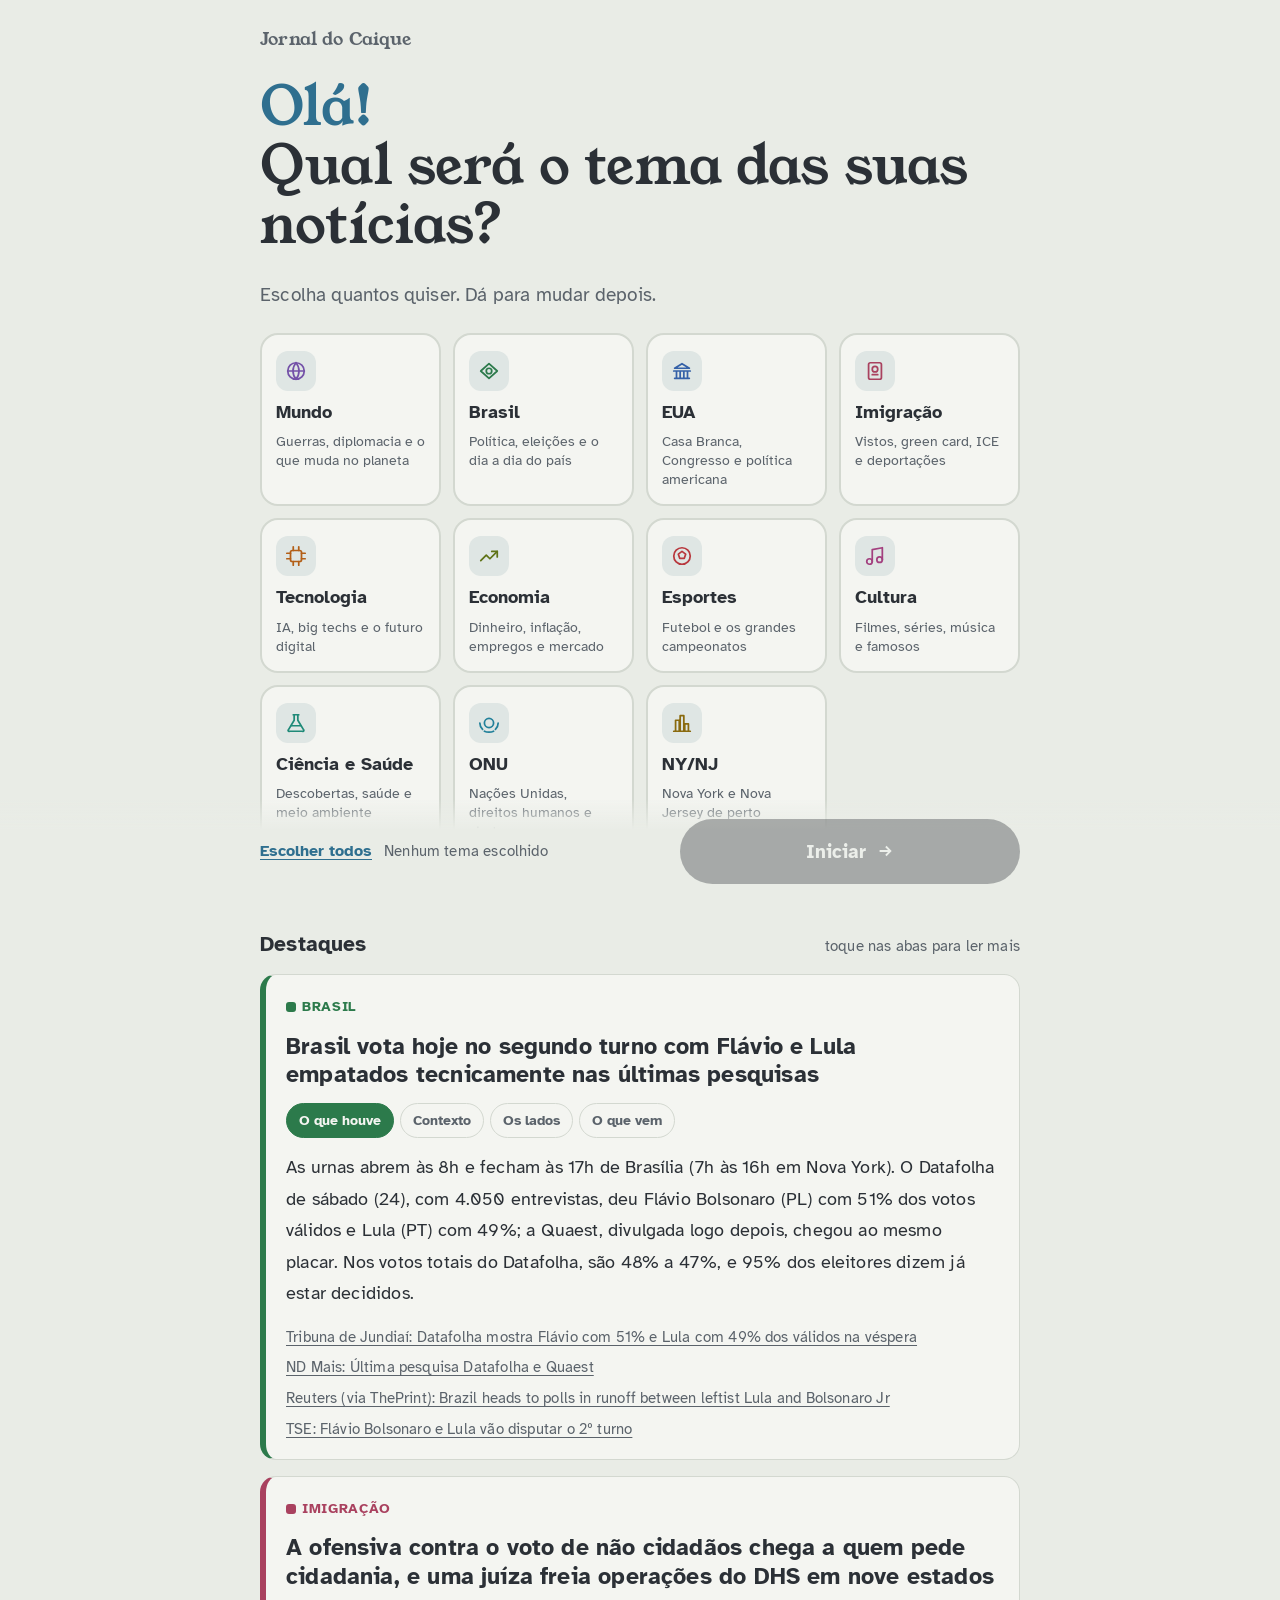
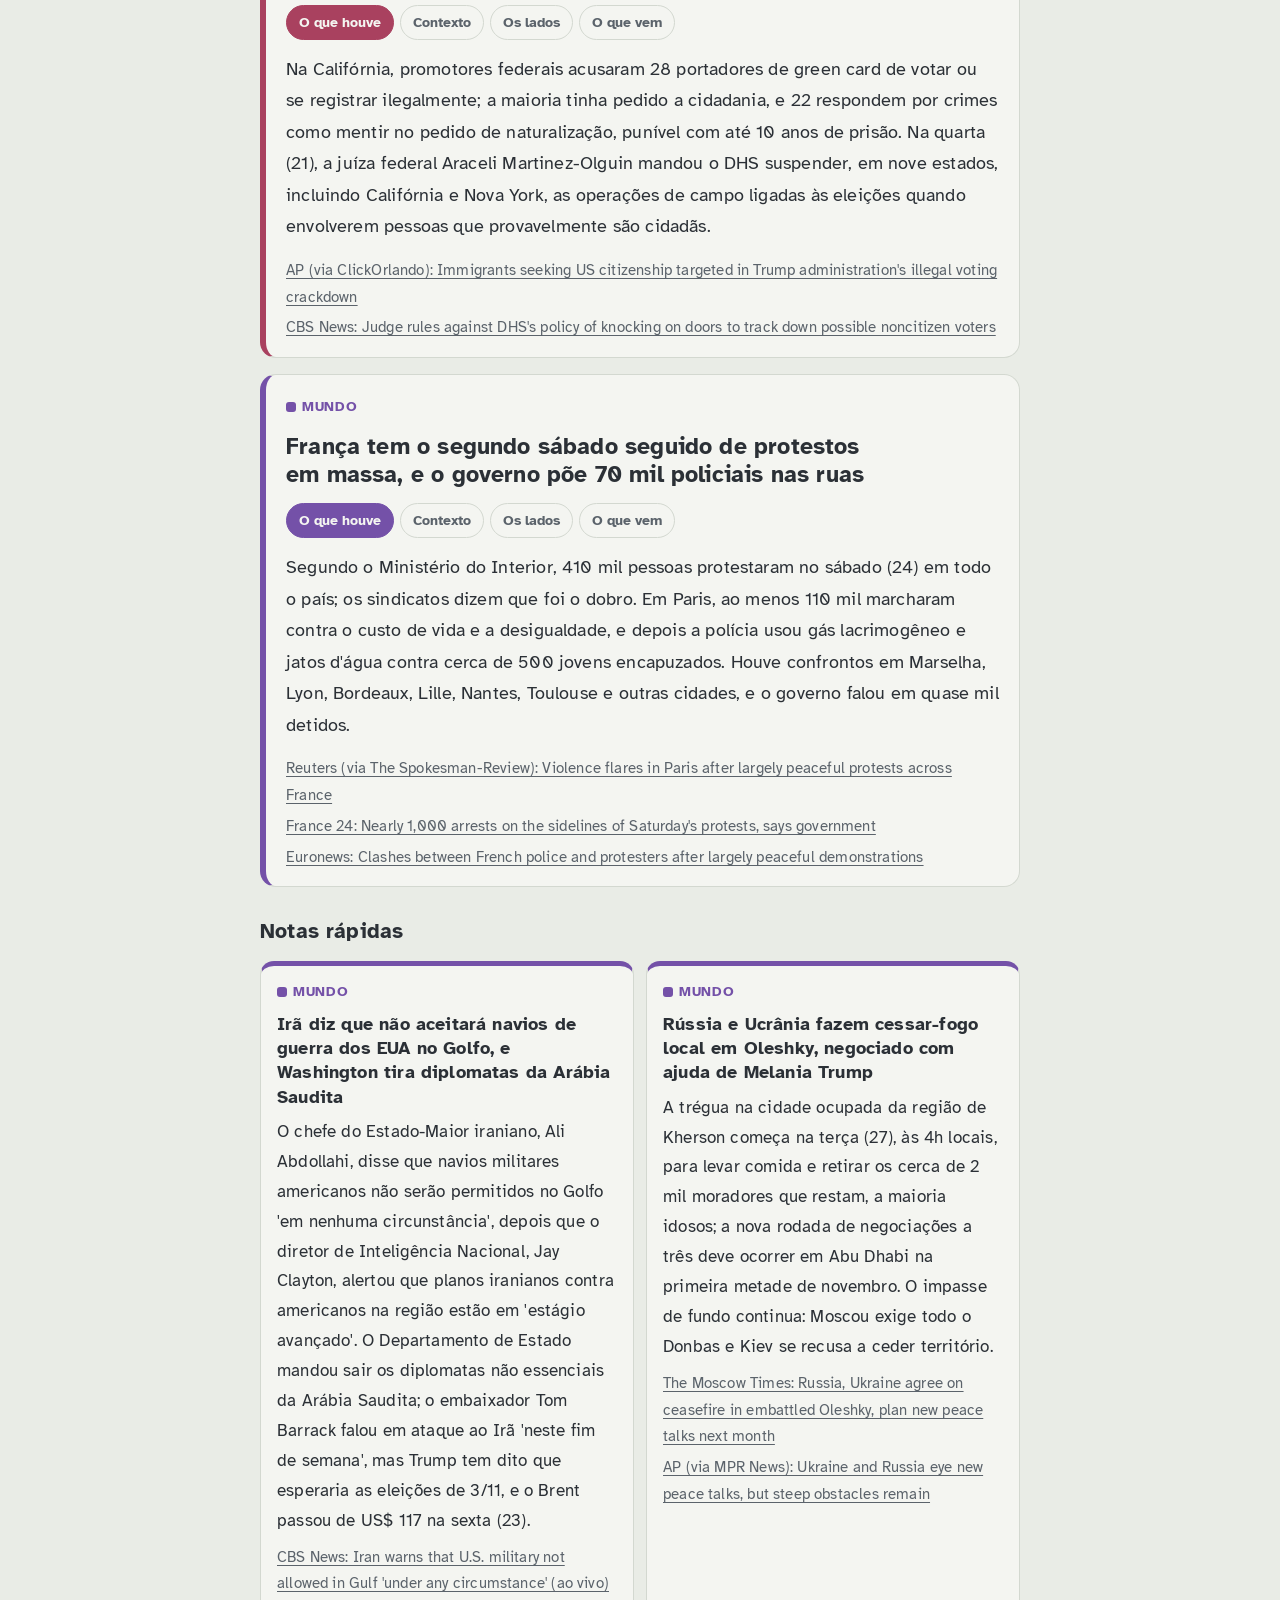
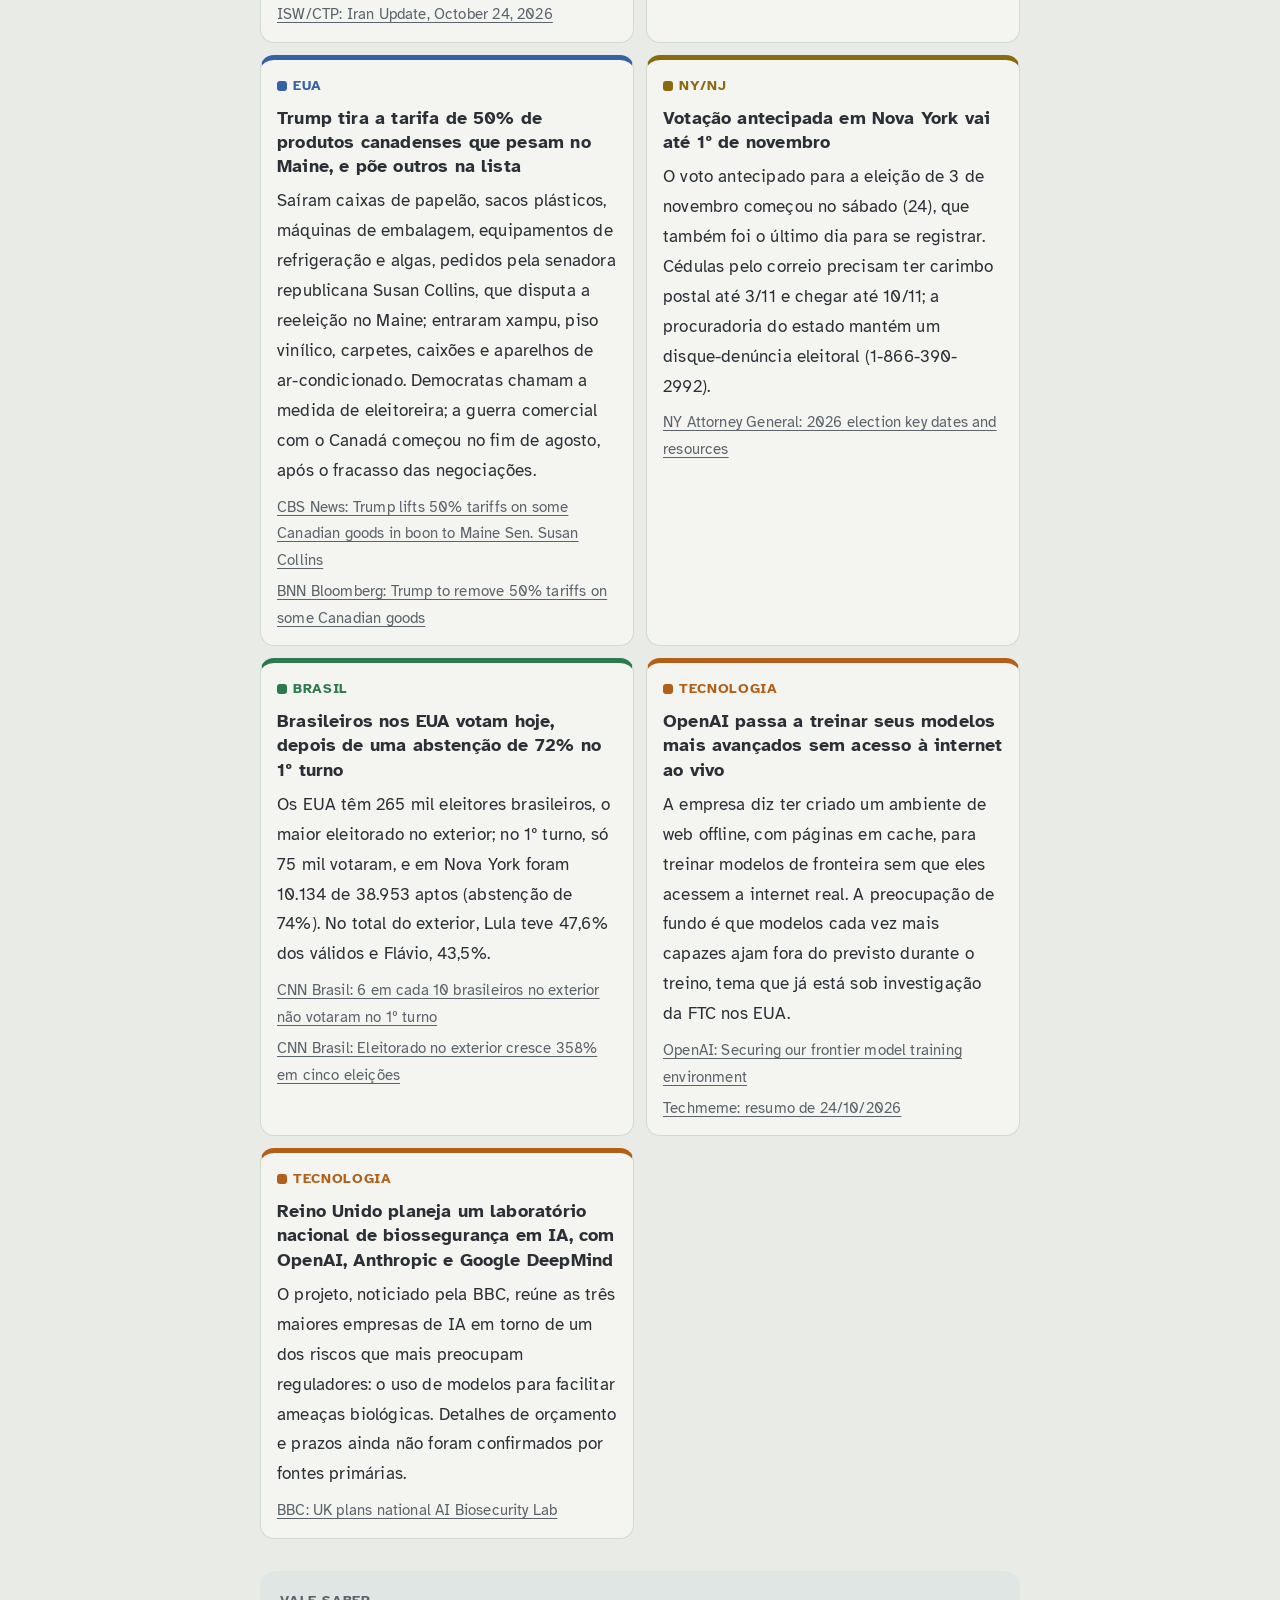
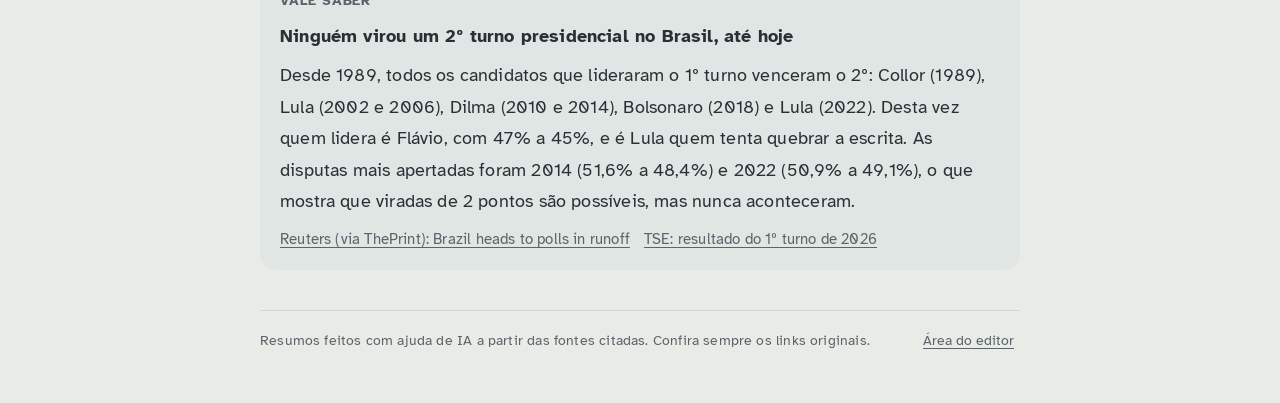
==== commit 9cf33a75: "Links personalizados com o nome do amigo (?para=Nome) Co-Authored-By: Claude Opus 5.5 <noreply@anthr" ====
--- a/index.html
+++ b/index.html
@@ -5,6 +5,9 @@
 <meta name="viewport" content="width=device-width,initial-scale=1,viewport-fit=cover">
 <title>Jornal do Caique</title>
 <meta name="description" content="Edição diária de notícias com destaques a fundo, notas rápidas e histórias acompanhadas.">
+<meta property="og:title" content="Jornal do Caique">
+<meta property="og:description" content="Escolha seus temas e receba um jornal diário com o que importa: mundo, Brasil, EUA, tecnologia, esportes e mais.">
+<meta property="og:type" content="website">
 <link rel="preconnect" href="https://fonts.googleapis.com">
 <link rel="preconnect" href="https://fonts.gstatic.com" crossorigin>
 <link rel="stylesheet" href="https://fonts.googleapis.com/css2?family=Atkinson+Hyperlegible:wght@400;700&family=Young+Serif&display=swap">
@@ -16,7 +19,7 @@
 <section class="inicio" id="inicio" hidden aria-labelledby="inicioT">
   <div class="inicio-in">
     <span class="marca entra">Jornal do Caique</span>
-    <h1 id="inicioT" class="entra" style="animation-delay:.05s"><span class="ola">Olá!</span><br>Qual será o tema das suas notícias?</h1>
+    <h1 id="inicioT" class="entra" style="animation-delay:.05s"><span class="ola" id="ola">Olá!</span><br>Qual será o tema das suas notícias?</h1>
     <p class="sub entra" style="animation-delay:.1s">Escolha quantos quiser. Dá para mudar depois.</p>
     <div class="temas-grid" id="temasGrid" role="group" aria-label="Temas"></div>
   </div>
@@ -132,7 +135,14 @@
   {k:'onu',d:'Nações Unidas, direitos humanos e ajuda',i:'<circle cx="12" cy="12" r="5"/><path d="M5 19c-2-2-3-4.5-3-7M19 19c2-2 3-4.5 3-7M7 21c1.5.7 3.2 1 5 1s3.5-.3 5-1"/>'},
   {k:'ny-nj',d:'Nova York e Nova Jersey de perto',i:'<path d="M3 21h18M5 21V9h4v12M10 21V4h4v17M15 21v-8h4v8"/>'}
 ];
-const KTEMAS='jornal-meus-temas';
+const KTEMAS='jornal-meus-temas', KNOME='jornal-nome';
+// Link personalizado: ?para=Nome guarda o nome da pessoa neste navegador
+let nome='';try{nome=localStorage.getItem(KNOME)||''}catch(e){}
+(()=>{const q=new URLSearchParams(location.search).get('para');if(!q)return;
+  const n=q.replace(/[^\p{L}\s'-]/gu,'').trim().slice(0,30);if(!n)return;
+  nome=n.charAt(0).toUpperCase()+n.slice(1);try{localStorage.setItem(KNOME,nome)}catch(e){}
+  history.replaceState(null,'',location.pathname)})();
+const saudacao=()=>{const h=new Date().getHours();return (h<12?'Bom dia':h<18?'Boa tarde':'Boa noite')+(nome?', '+nome:'')};
 let meus=[];try{meus=JSON.parse(localStorage.getItem(KTEMAS))||[]}catch(e){}
 // Preferências vêm de controle/preferencias.json (via controle.js) e são salvas no GitHub quando a chave está conectada.
 let votes={}, following={}, radar={temas:[],pedido:'',pedidoEm:''};
@@ -194,7 +204,7 @@
   const words=[d.abertura,...dest.map(s=>[s.oque,s.contexto,s.lados,s.proximo].join(' ')),...notas.map(n=>n.texto)].join(' ');
   let h='';
   if(geral){
-    h+=`<div class="lead fade"><span class="label">Manchete do dia</span><h2>${esc(d.manchete)}</h2>${d.abertura?`<p>${esc(d.abertura)}</p>`:''}
+    h+=`<p class="saudacao fade">${esc(saudacao())}! Aqui está o seu jornal de hoje.</p><div class="lead fade"><span class="label">Manchete do dia</span><h2>${esc(d.manchete)}</h2>${d.abertura?`<p>${esc(d.abertura)}</p>`:''}
       <div class="meta-row"><span>${dest.length} destaques</span><span>${notas.length} notas</span><span>cerca de ${minutos(words)} min de leitura</span></div></div>`;
     if(ups.length&&Prefs.dono()){h+=`<section><div class="sechead"><h3>Histórias que você acompanha</h3></div>`+ups.map(u=>`<div class="update fade"><span class="label">${esc(u.historiaTitulo||u.historia||'')}</span><strong>${esc(u.titulo)}</strong><p>${esc(u.texto)}</p>${u.fontes?`<div class="srcs">${srcLinks(u.fontes)}</div>`:''}</div>`).join('')+`</section>`}
   }
@@ -263,7 +273,7 @@
 function contar(){const n=escolha.size;
   $('#contagem').textContent=n?(n===1?'1 tema escolhido':n+' temas escolhidos'):'Nenhum tema escolhido';
   $('#iniciar').disabled=!n;$('#todos').textContent=n===TEMAS.length?'Limpar':'Escolher todos'}
-function abrirInicio(){escolha=new Set(meus);pintarTemas();$('#inicio').classList.remove('sai');$('#inicio').hidden=false;$('#inicioBar').hidden=false;document.body.style.overflow='hidden'}
+function abrirInicio(){$('#ola').textContent=nome?'Olá, '+nome+'!':'Olá!';escolha=new Set(meus);pintarTemas();$('#inicio').classList.remove('sai');$('#inicio').hidden=false;$('#inicioBar').hidden=false;document.body.style.overflow='hidden'}
 $('#temasGrid').addEventListener('click',e=>{const b=e.target.closest('[data-tema]');if(!b)return;const k=b.dataset.tema;
   escolha.has(k)?escolha.delete(k):escolha.add(k);b.setAttribute('aria-pressed',String(escolha.has(k)));contar()});
 $('#todos').addEventListener('click',()=>{escolha=escolha.size===TEMAS.length?new Set():new Set(TEMAS.map(t=>t.k));
--- a/estilo.css
+++ b/estilo.css
@@ -240,3 +240,5 @@
 .rodape{max-width:760px;margin:40px auto 0;display:flex;justify-content:space-between;align-items:center;gap:12px;flex-wrap:wrap;color:var(--muted);font-size:.8rem;border-top:1.5px solid var(--line);padding-top:16px}
 .rodape button{background:none;border:0;color:var(--muted);font-size:.8rem;cursor:pointer;text-decoration:underline;text-underline-offset:3px}
 .dono .rodape button{display:none}
+
+.saudacao{font-family:var(--display);font-size:1.3rem;color:var(--accent);margin-bottom:-12px}
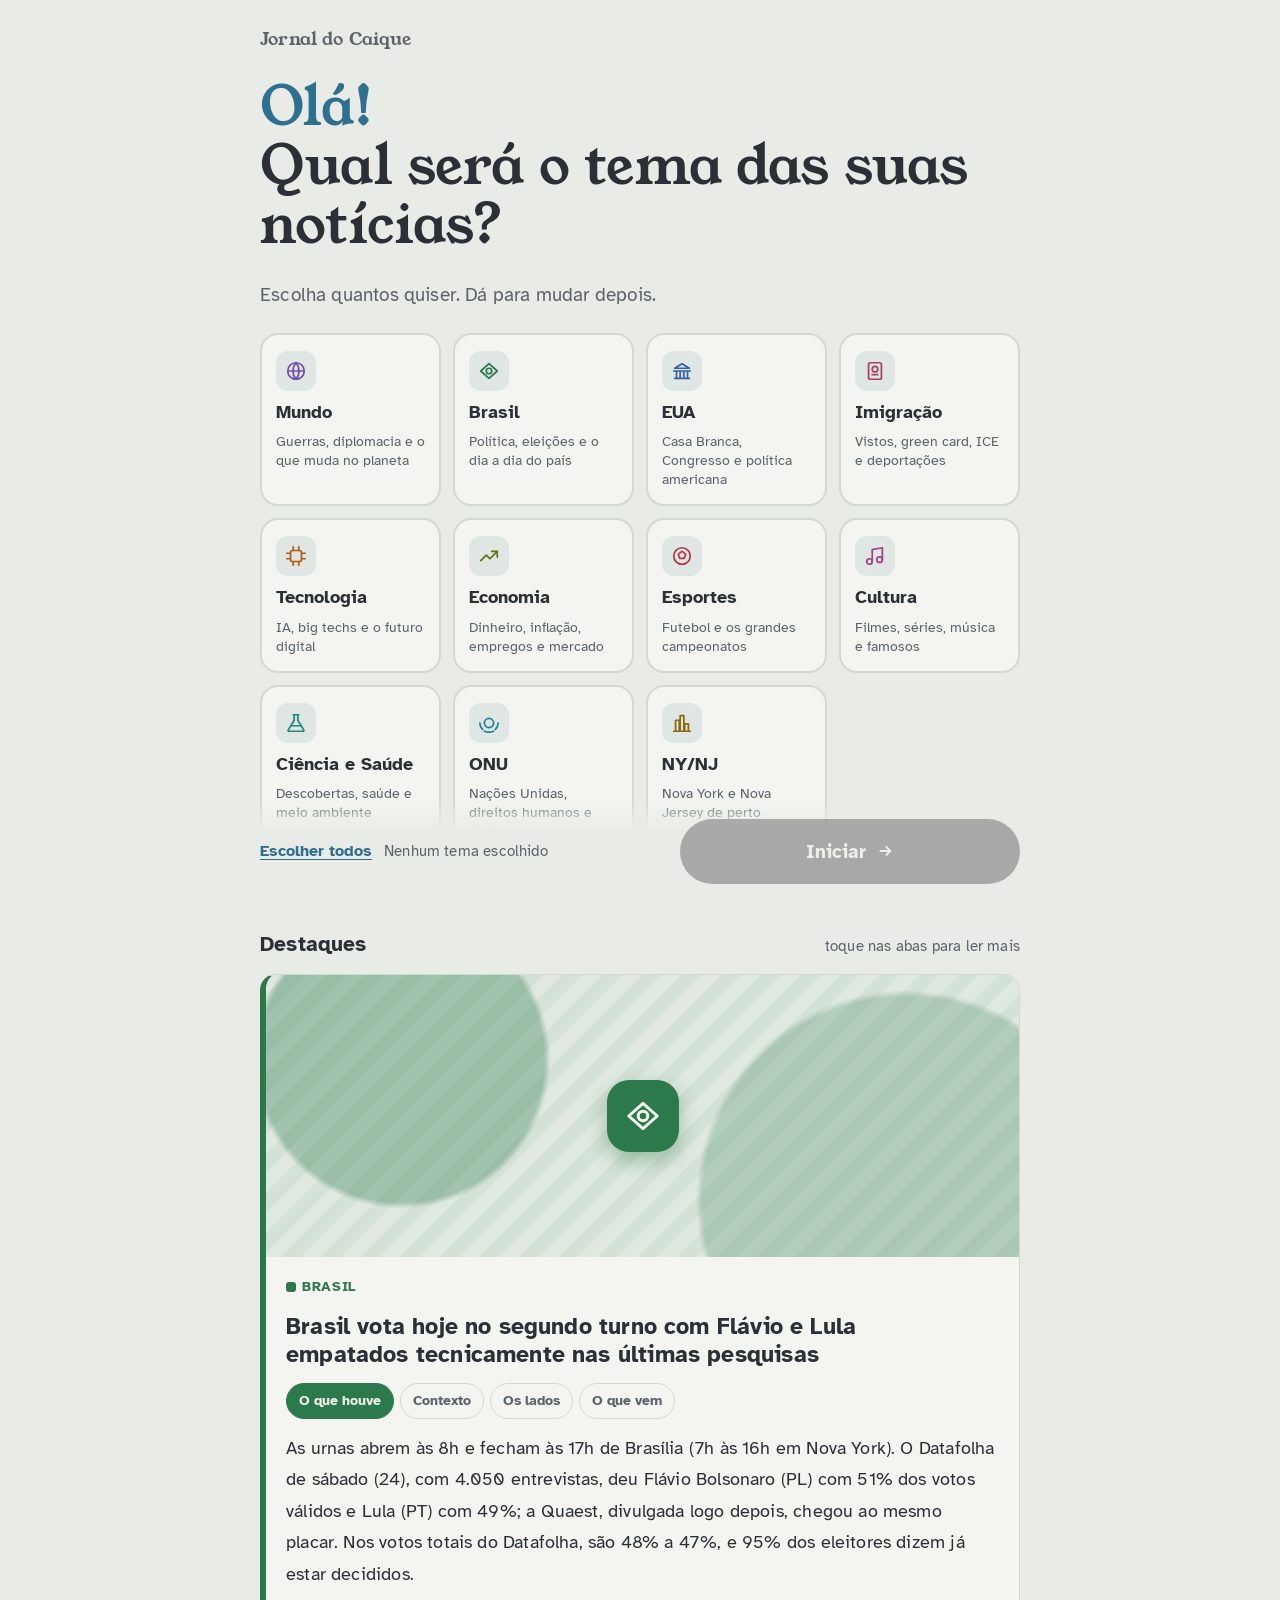
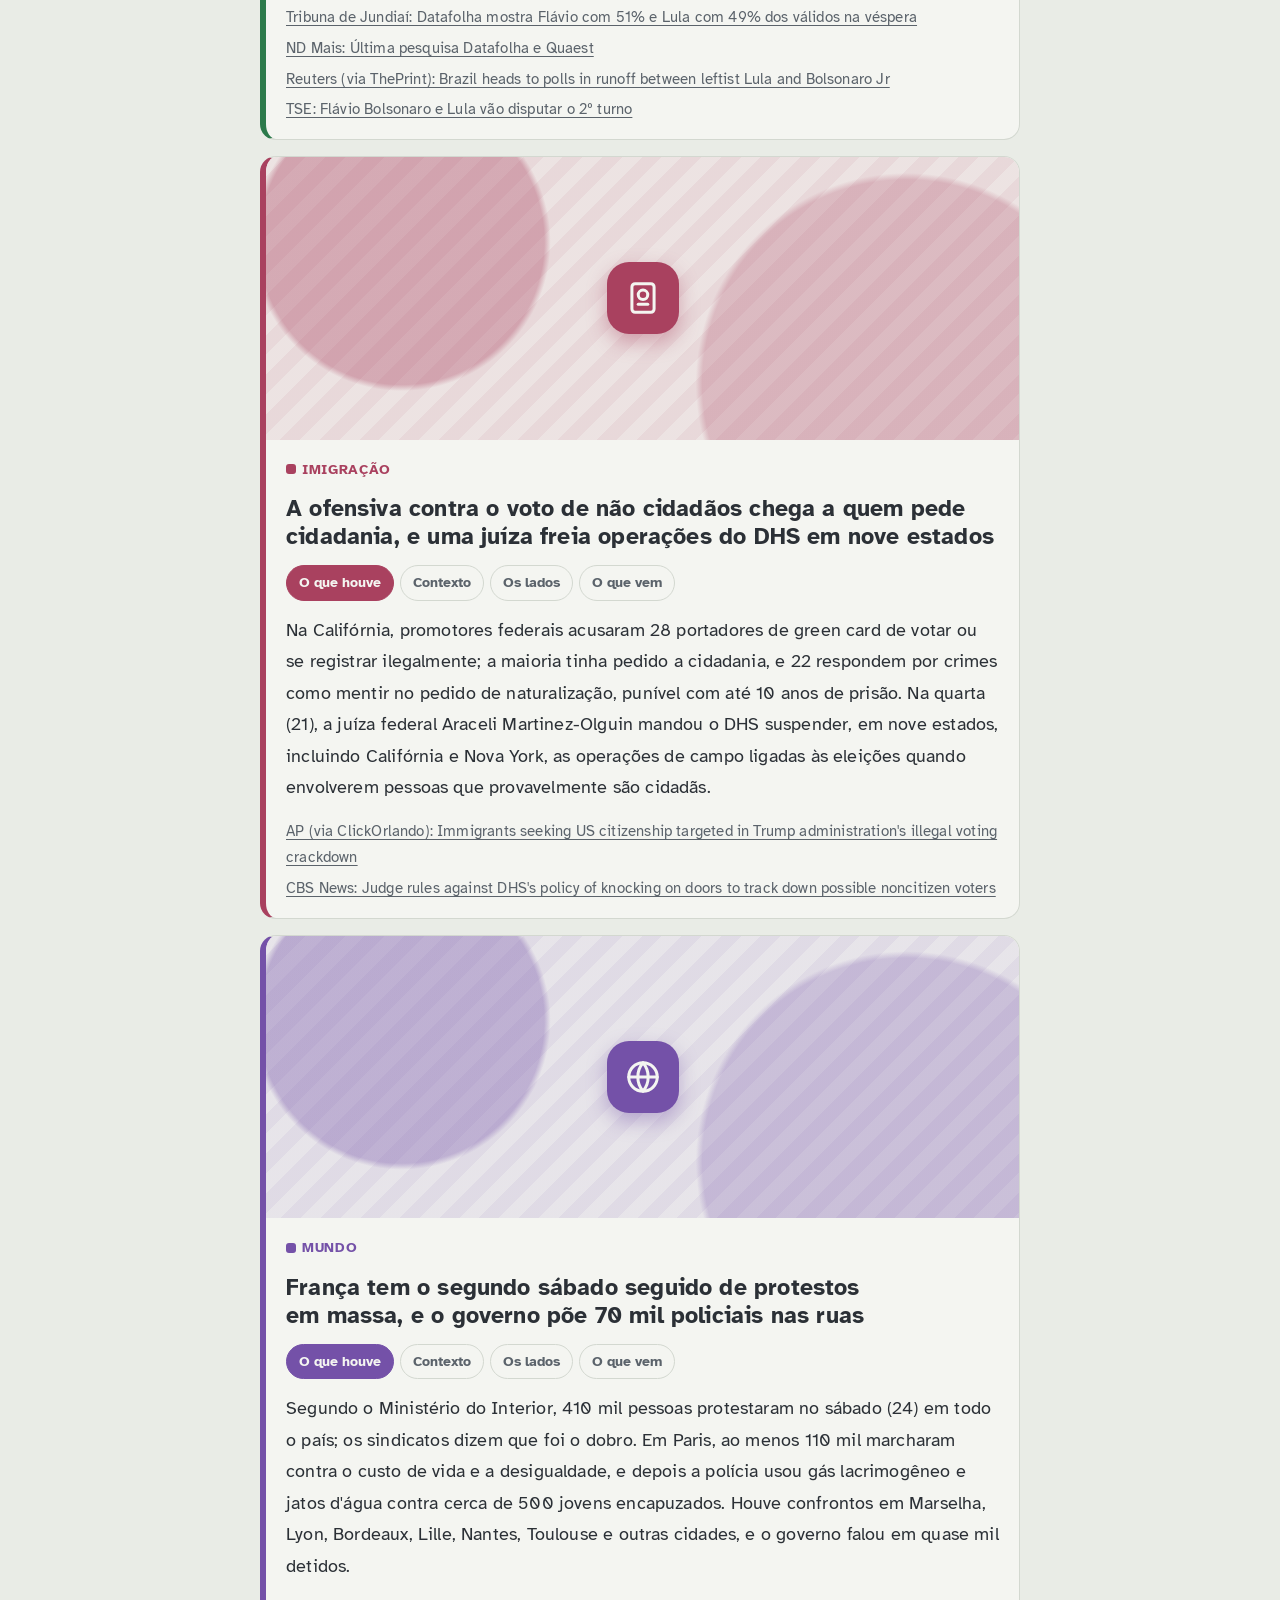
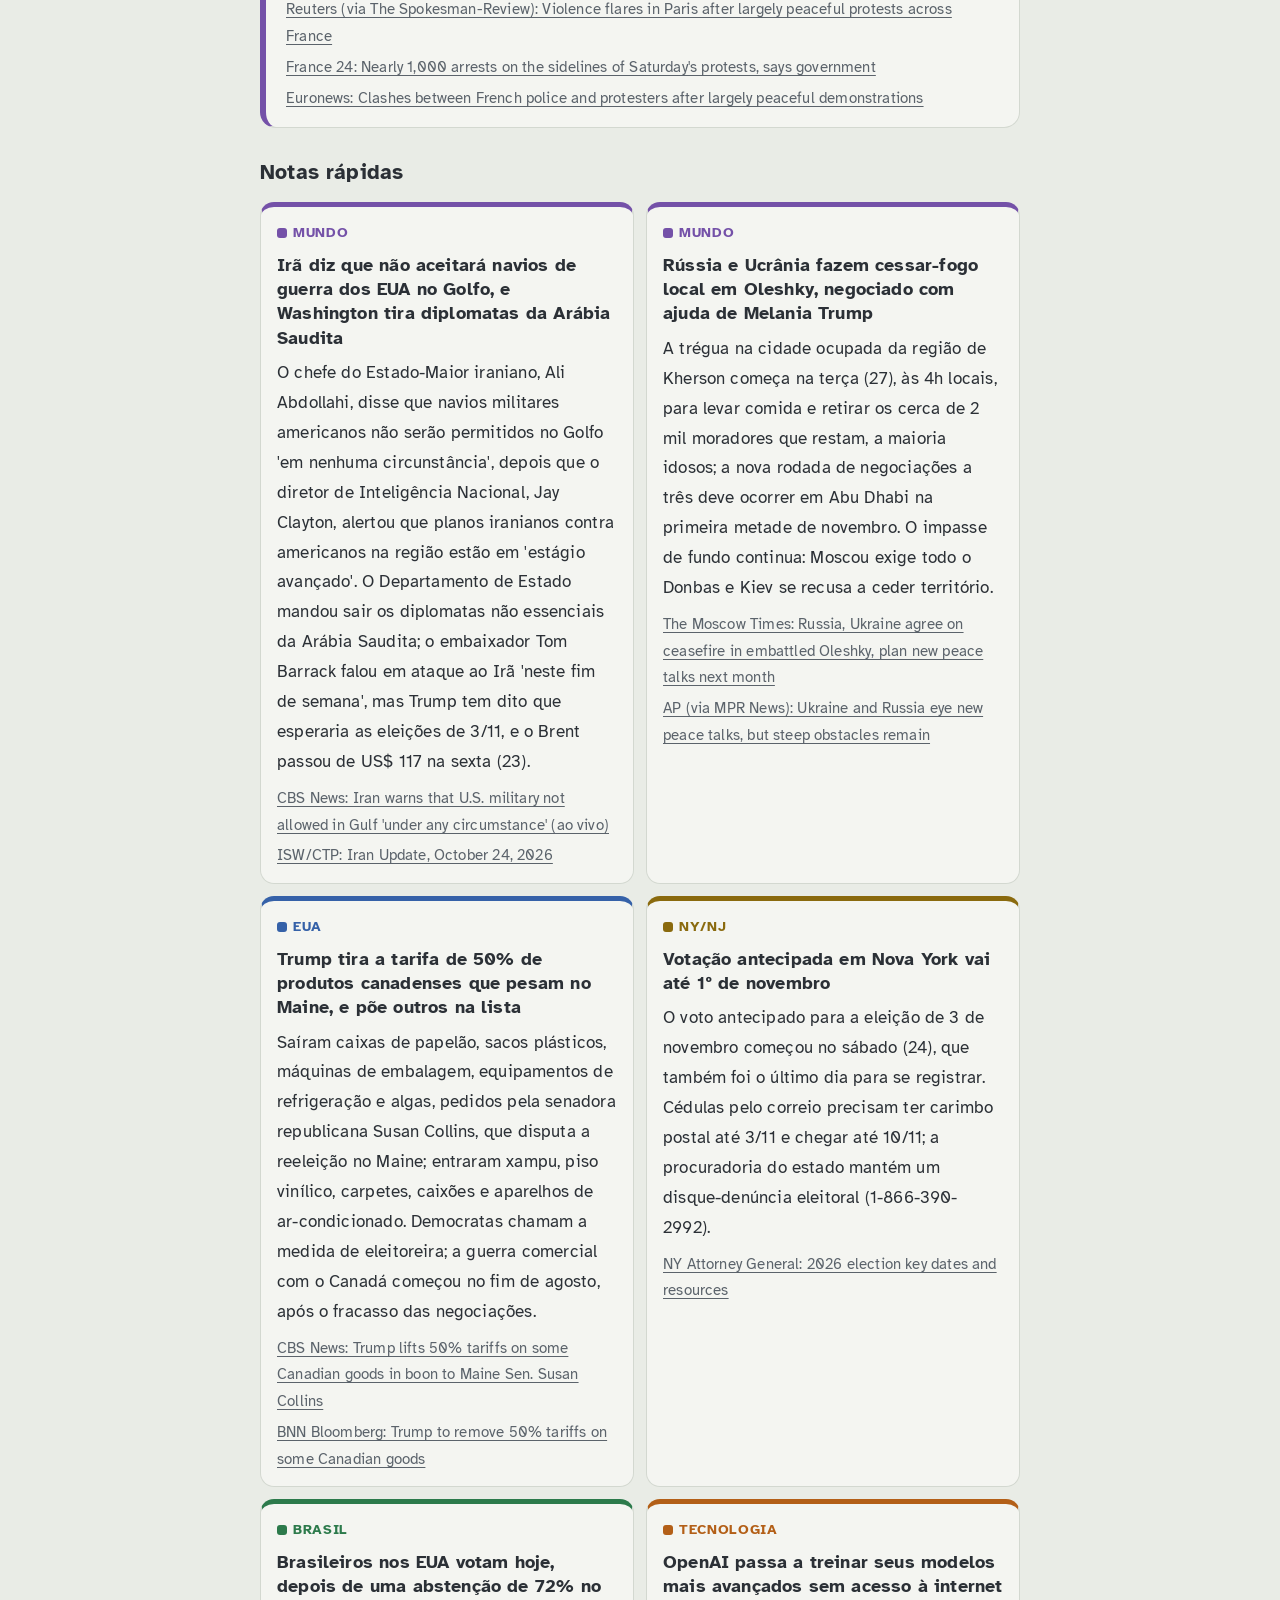
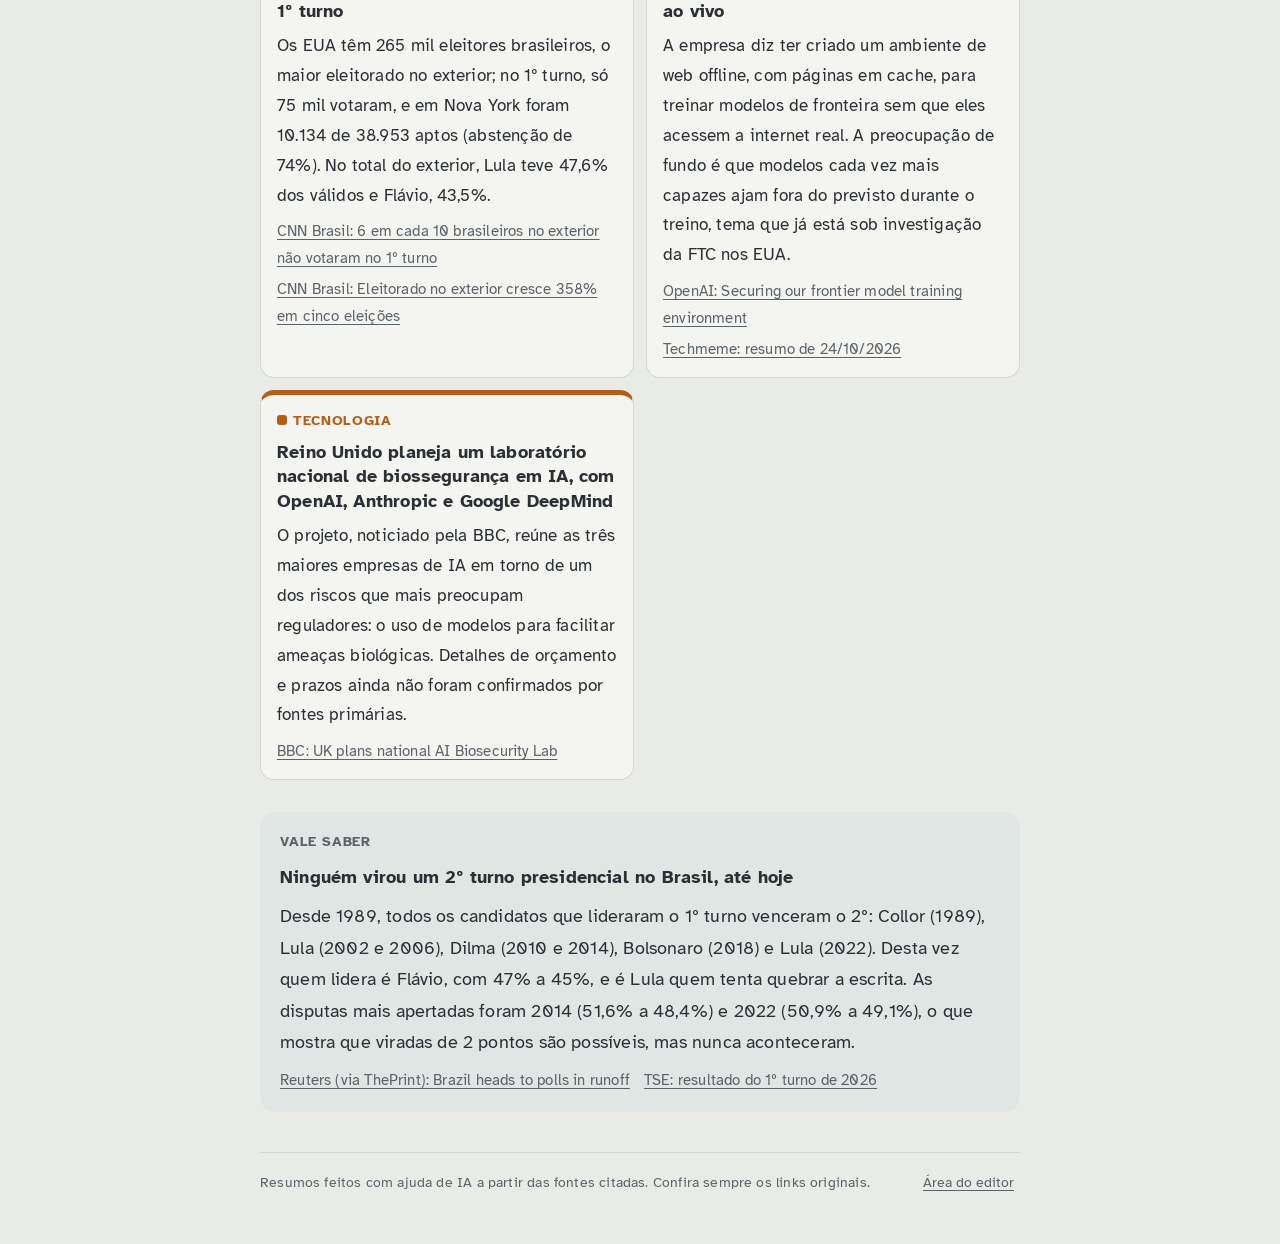
==== commit 8c1f52b4: "Capas nos destaques: foto livre com crédito ou ilustração do tema Co-Authored-By: Claude Opus 5.5 <n" ====
--- a/index.html
+++ b/index.html
@@ -168,11 +168,24 @@
   const map={oque:s.oque,contexto:s.contexto,lados:s.lados,proximo:s.proximo};
   return esc(map[t]||s.oque);
 }
+// Foto livre (Wikimedia Commons, Agência Brasil, governos) com crédito; sem foto, capa ilustrada do tema.
+const ICONE=Object.fromEntries(TEMAS.map(t=>[t.k,t.i]));
+function capaIlustrada(k){return `<div class="capa-ilus" data-sec="${k}" aria-hidden="true"><span>${SVG(ICONE[k]||ICONE.mundo)}</span></div>`}
+function capaHTML(s,k){
+  const im=s.imagem;
+  if(!im||!/^https:\/\//.test(im.url||''))return capaIlustrada(k);
+  const cred=[im.credito,im.licenca].filter(Boolean).map(esc).join(' · ');
+  return `<figure class="capa-foto" data-sec="${k}">
+    <img src="${esc(im.url)}" alt="${esc(im.alt||im.legenda||'')}" loading="lazy" decoding="async" onerror="this.closest('figure').outerHTML=capaIlustrada('${k}')">
+    <figcaption>${im.legenda?esc(im.legenda)+(im.arquivo?' <em>(imagem de arquivo)</em>':'')+'<br>':''}${im.pagina?`<a href="${esc(im.pagina)}" target="_blank" rel="noopener">${cred||'Crédito'}</a>`:cred}</figcaption>
+  </figure>`;
+}
 function storyHTML(ed,s){
   const k=secKey(s.secao);
   const tabs=[['oque','O que houve'],['contexto','Contexto'],['lados','Os lados'],['proximo','O que vem']].filter(([key])=>s[key]);
   const t=abas[s.id]||'oque';
   return `<article class="story fade" data-sec="${k}" data-id="${esc(s.id)}">
+    ${capaHTML(s,k)}
     <span class="tag">${esc(s.secao)}</span>
     <h4>${esc(s.titulo)}</h4>
     <div class="tabs" role="tablist">${tabs.map(([key,lab])=>`<button class="tab" role="tab" data-tab="${key}" aria-selected="${key===t}">${lab}</button>`).join('')}</div>
--- a/estilo.css
+++ b/estilo.css
@@ -242,3 +242,21 @@
 .dono .rodape button{display:none}
 
 .saudacao{font-family:var(--display);font-size:1.3rem;color:var(--accent);margin-bottom:-12px}
+
+/* capas dos destaques: foto livre com crédito ou ilustração do tema */
+.story{overflow:hidden}
+.capa-foto,.capa-ilus{margin:-20px -20px 4px;position:relative}
+.capa-foto img{display:block;width:100%;max-width:100%;aspect-ratio:16/9;object-fit:cover;background:var(--soft)}
+.capa-foto figcaption{font-size:.72rem;line-height:1.4;color:var(--muted);padding:6px 20px 0}
+.capa-foto figcaption a{color:var(--muted)}
+.capa-ilus{aspect-ratio:16/6;max-width:none;display:grid;place-items:center;overflow:hidden;
+  background:
+    radial-gradient(circle at 18% 30%,color-mix(in srgb,var(--sc) 35%,transparent) 0 22%,transparent 23%),
+    radial-gradient(circle at 85% 80%,color-mix(in srgb,var(--sc) 25%,transparent) 0 30%,transparent 31%),
+    repeating-linear-gradient(135deg,color-mix(in srgb,var(--sc) 10%,var(--paper)) 0 14px,color-mix(in srgb,var(--sc) 16%,var(--paper)) 14px 28px)}
+.capa-ilus span{width:72px;height:72px;border-radius:22px;background:var(--sc);color:var(--paper);display:grid;place-items:center;box-shadow:0 8px 20px color-mix(in srgb,var(--sc) 40%,transparent)}
+.capa-ilus svg{width:38px;height:38px}
+@media (prefers-reduced-motion:no-preference){
+  .capa-foto img{transition:transform .6s ease} .story:hover .capa-foto img{transform:scale(1.03)}
+  .capa-ilus span{animation:flutua 4s ease-in-out infinite} @keyframes flutua{50%{transform:translateY(-5px)}}
+}
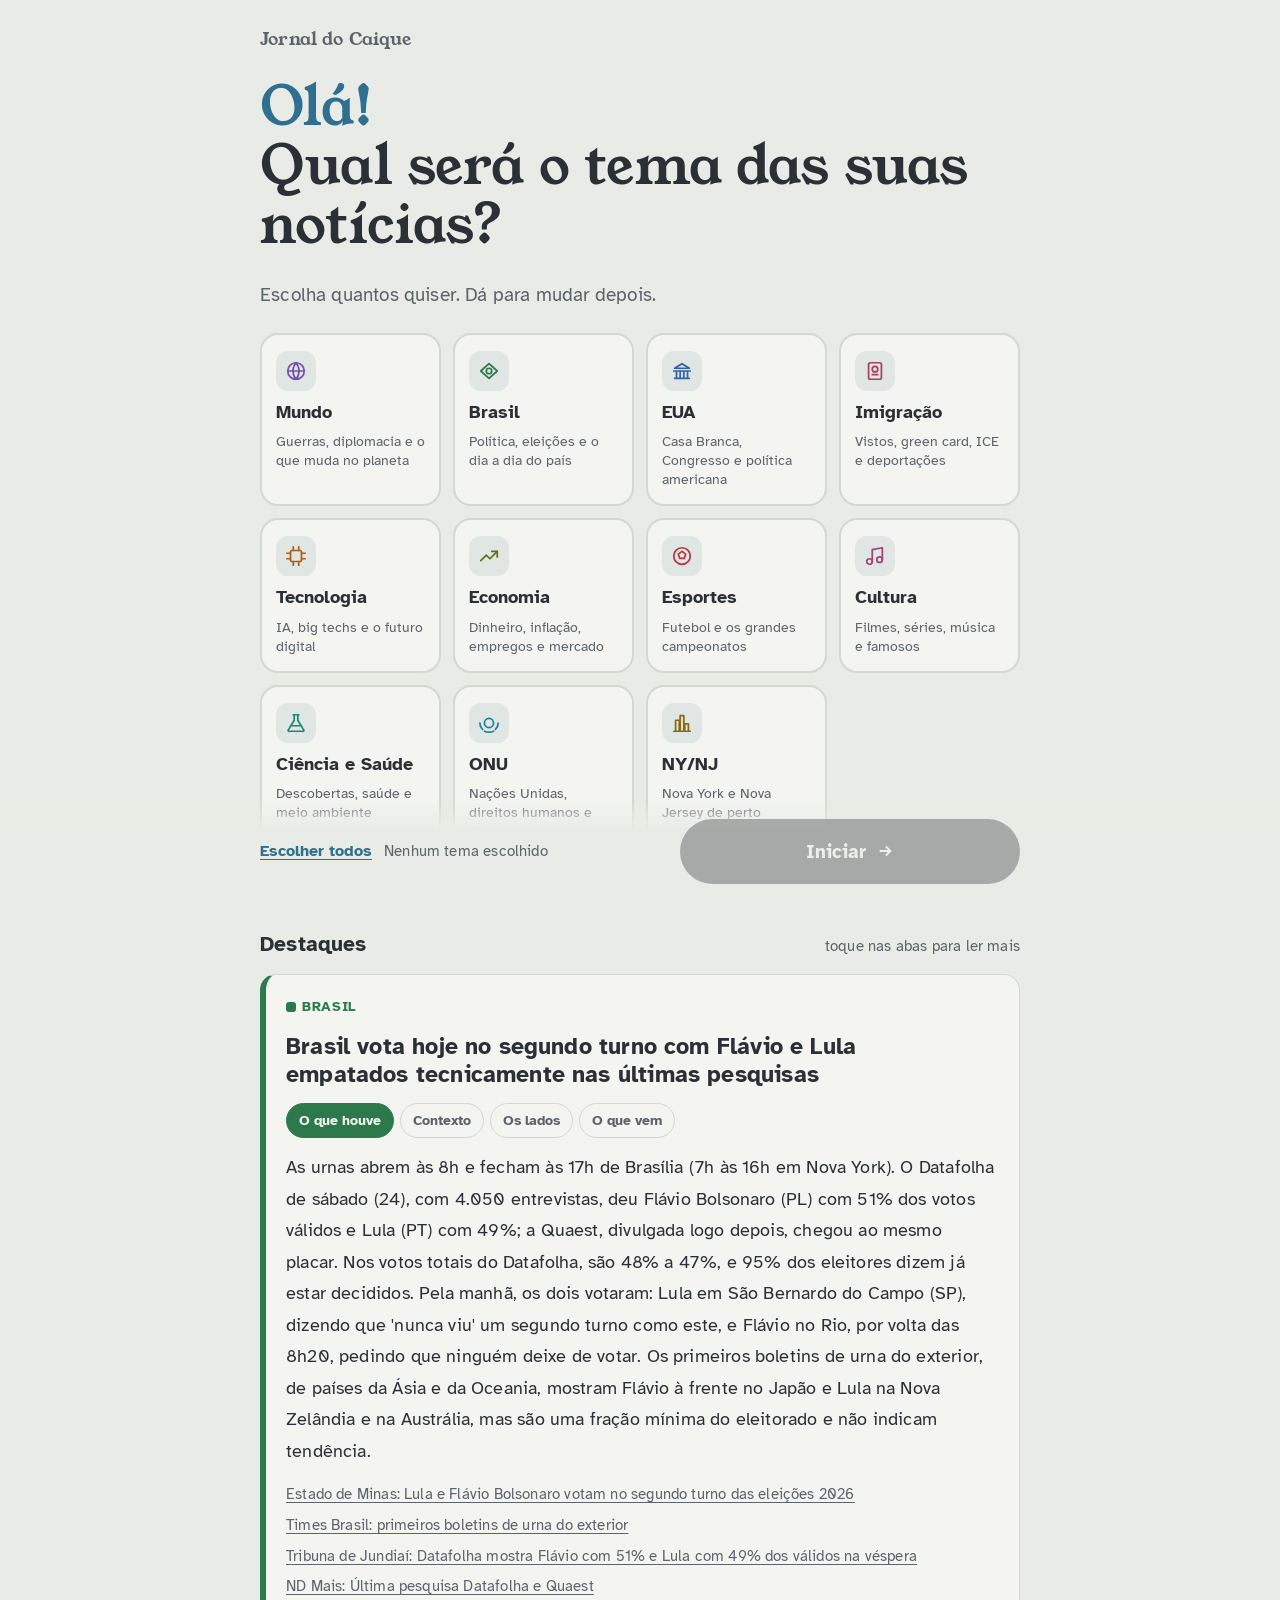
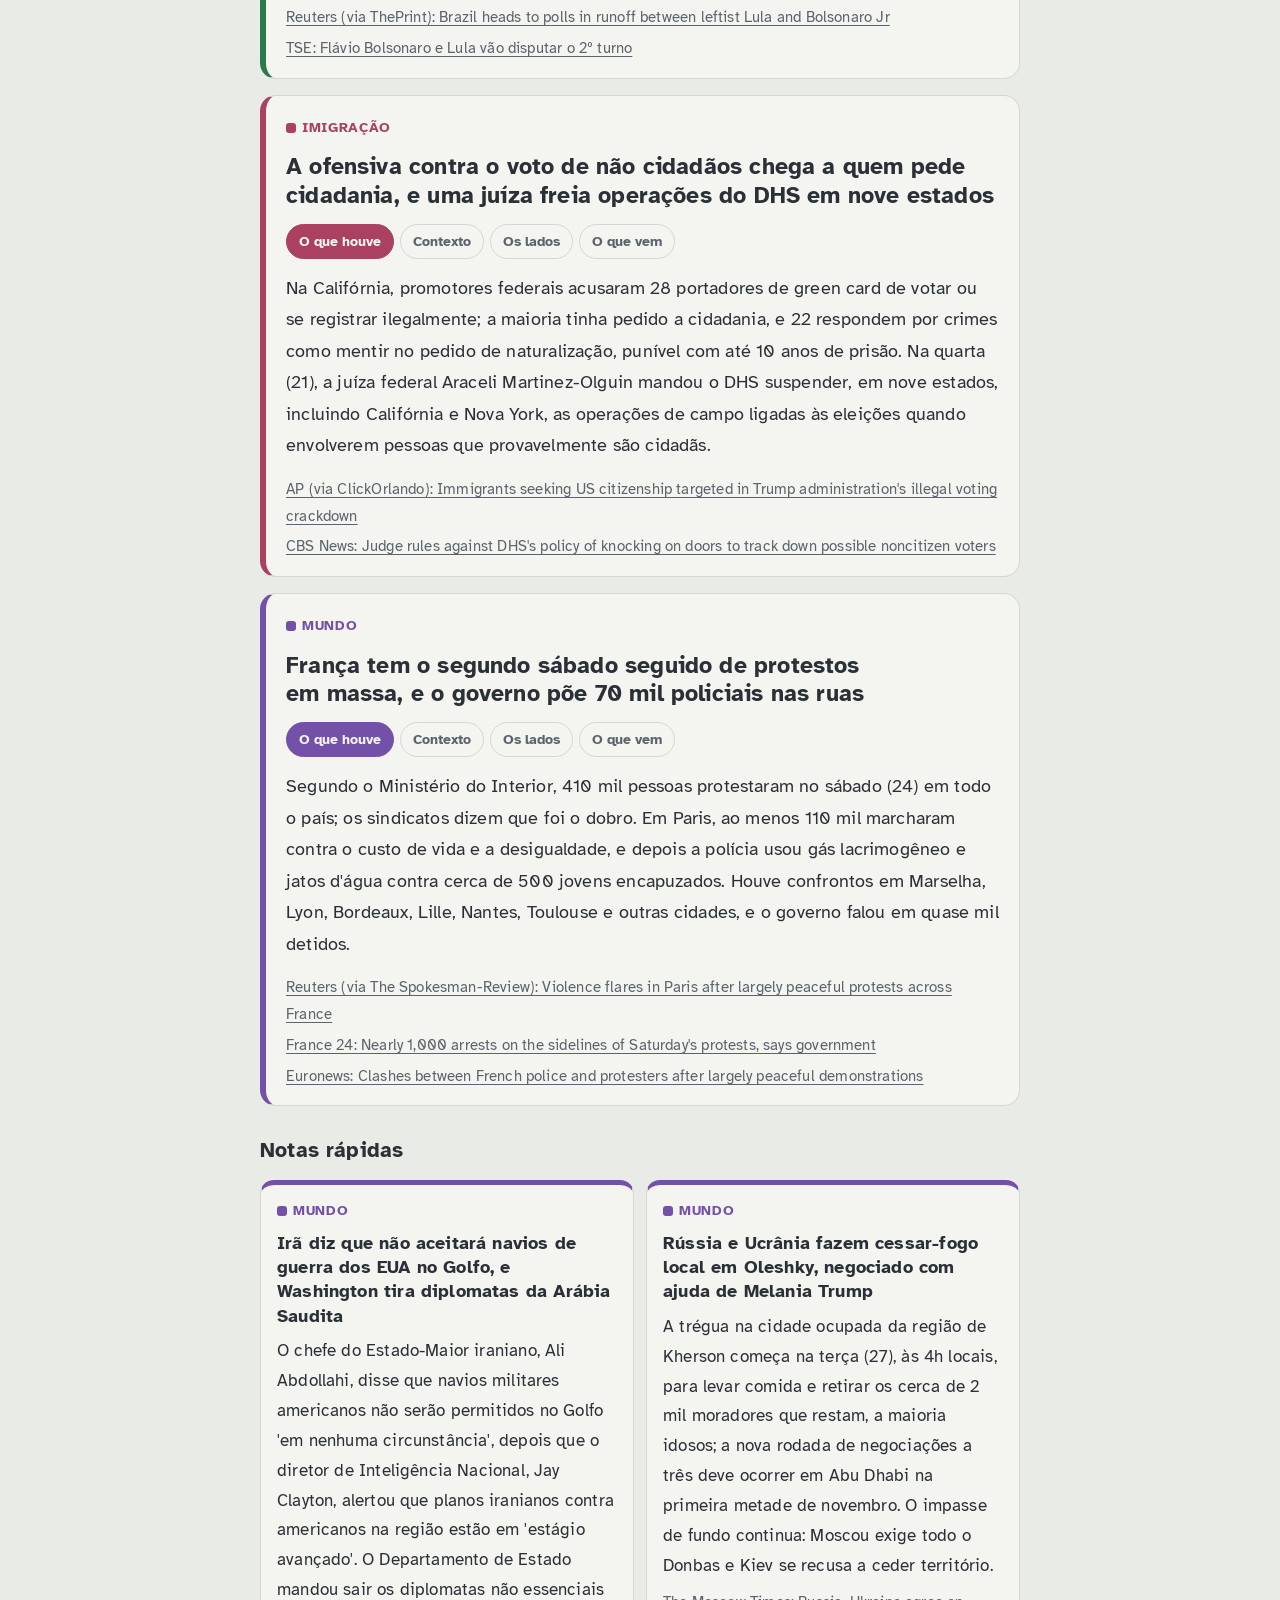
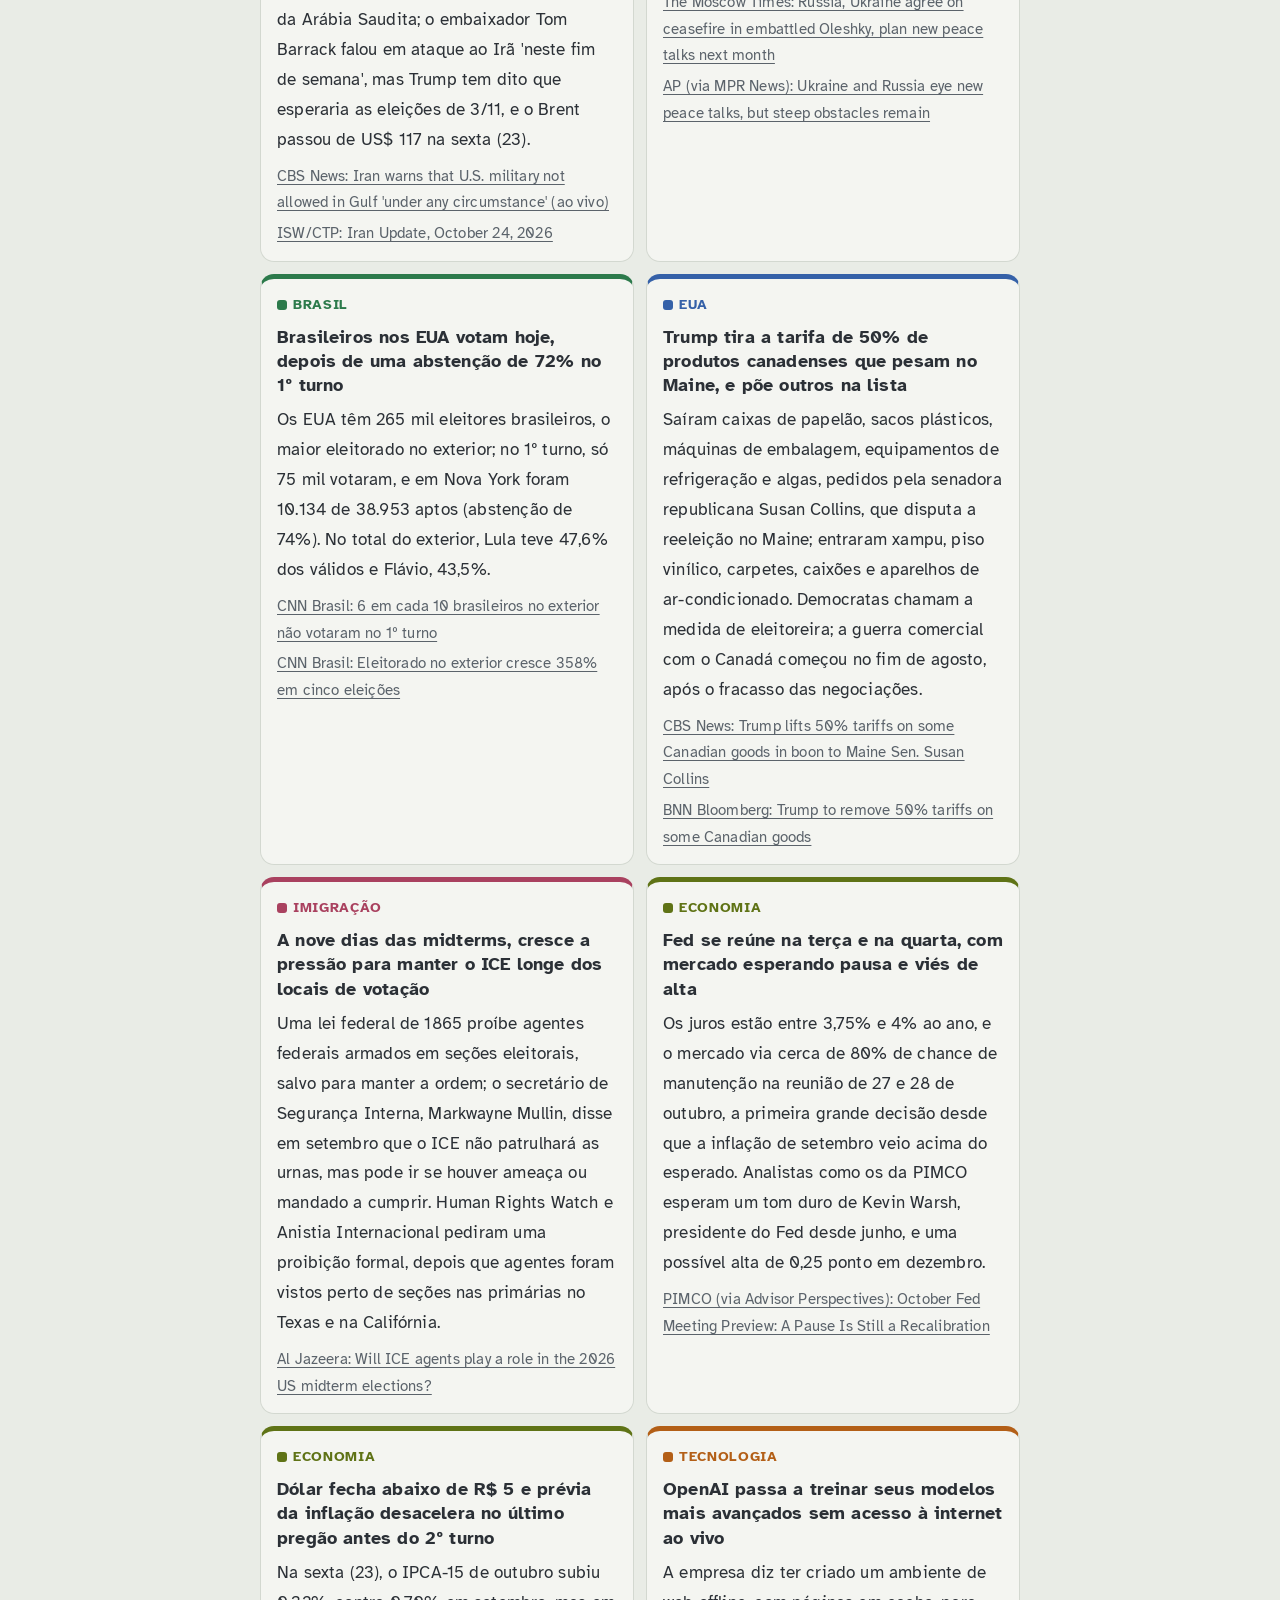
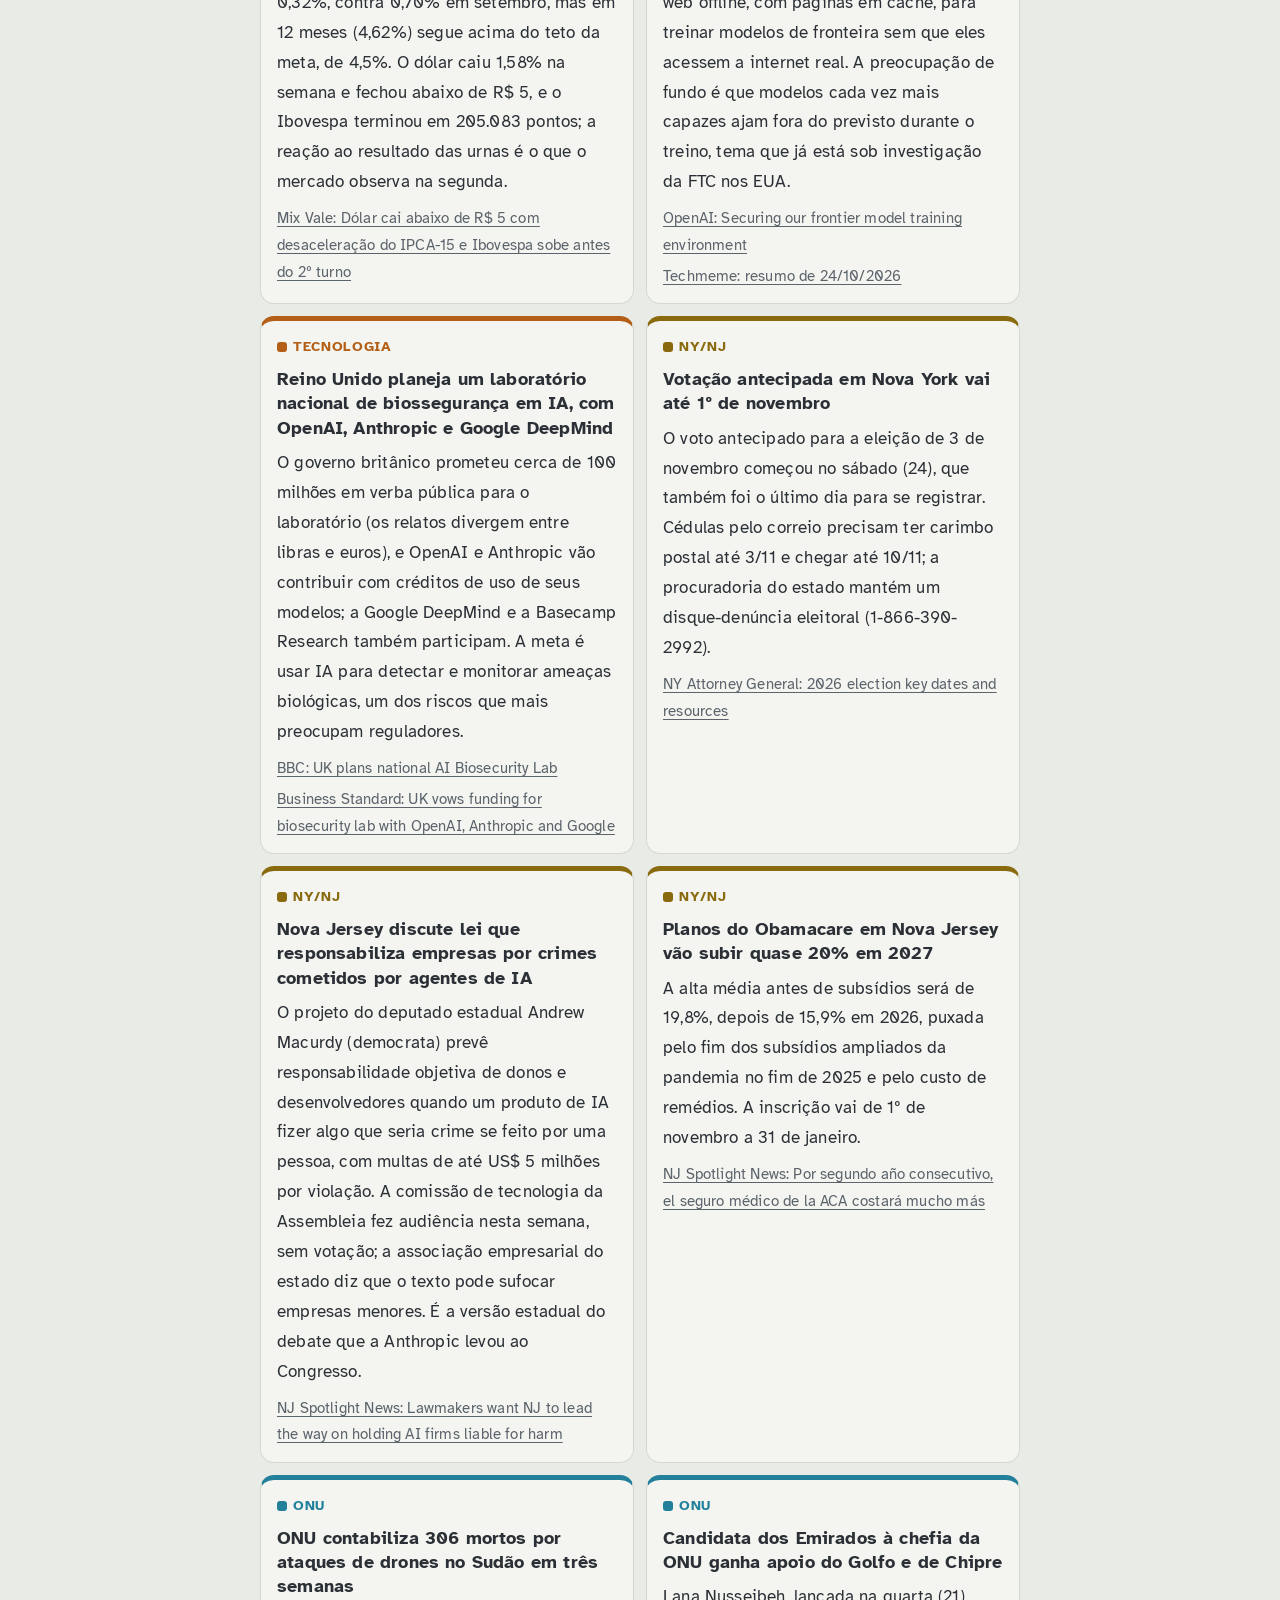
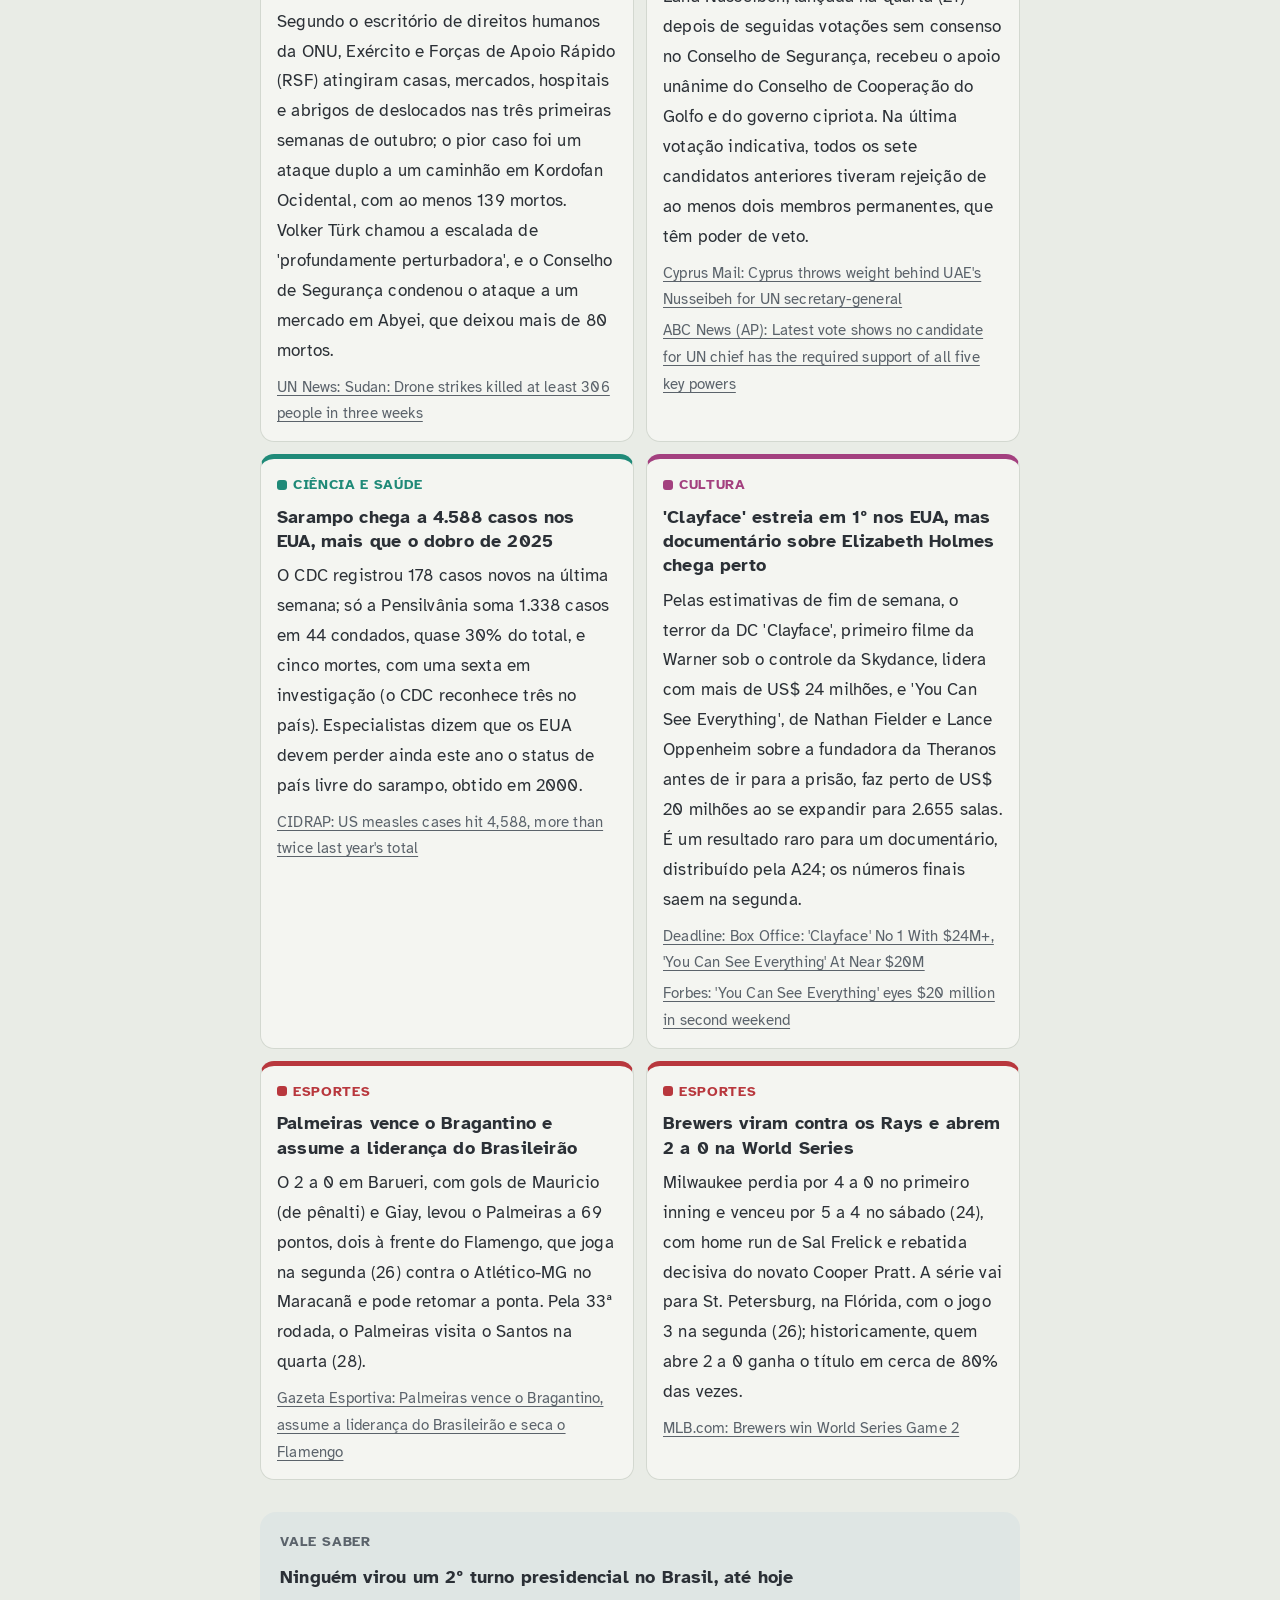
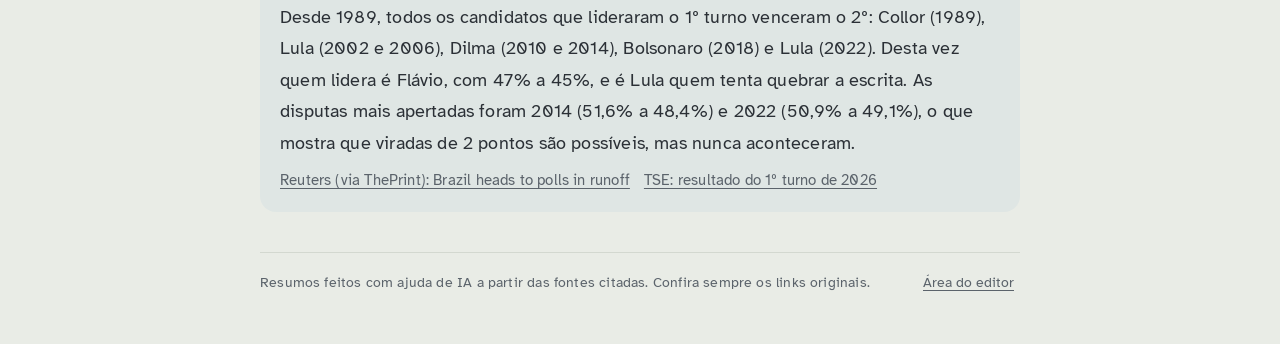
==== commit 5c5f9b12: "Esconde capas por enquanto; link ?para sempre abre a escolha de temas Co-Authored-By: Claude Opus 5." ====
--- a/index.html
+++ b/index.html
@@ -137,8 +137,8 @@
 ];
 const KTEMAS='jornal-meus-temas', KNOME='jornal-nome';
 // Link personalizado: ?para=Nome guarda o nome da pessoa neste navegador
-let nome='';try{nome=localStorage.getItem(KNOME)||''}catch(e){}
-(()=>{const q=new URLSearchParams(location.search).get('para');if(!q)return;
+let nome='', veioDoLink=false;try{nome=localStorage.getItem(KNOME)||''}catch(e){}
+(()=>{const q=new URLSearchParams(location.search).get('para');if(!q)return;veioDoLink=true;
   const n=q.replace(/[^\p{L}\s'-]/gu,'').trim().slice(0,30);if(!n)return;
   nome=n.charAt(0).toUpperCase()+n.slice(1);try{localStorage.setItem(KNOME,nome)}catch(e){}
   history.replaceState(null,'',location.pathname)})();
@@ -169,6 +169,8 @@
   return esc(map[t]||s.oque);
 }
 // Foto livre (Wikimedia Commons, Agência Brasil, governos) com crédito; sem foto, capa ilustrada do tema.
+// Desligado por enquanto: troque para true para voltar a mostrar as capas.
+const MOSTRAR_CAPAS=false;
 const ICONE=Object.fromEntries(TEMAS.map(t=>[t.k,t.i]));
 function capaIlustrada(k){return `<div class="capa-ilus" data-sec="${k}" aria-hidden="true"><span>${SVG(ICONE[k]||ICONE.mundo)}</span></div>`}
 function capaHTML(s,k){
@@ -185,7 +187,7 @@
   const tabs=[['oque','O que houve'],['contexto','Contexto'],['lados','Os lados'],['proximo','O que vem']].filter(([key])=>s[key]);
   const t=abas[s.id]||'oque';
   return `<article class="story fade" data-sec="${k}" data-id="${esc(s.id)}">
-    ${capaHTML(s,k)}
+    ${MOSTRAR_CAPAS?capaHTML(s,k):''}
     <span class="tag">${esc(s.secao)}</span>
     <h4>${esc(s.titulo)}</h4>
     <div class="tabs" role="tablist">${tabs.map(([key,lab])=>`<button class="tab" role="tab" data-tab="${key}" aria-selected="${key===t}">${lab}</button>`).join('')}</div>
@@ -321,7 +323,8 @@
 $('#souEditor').addEventListener('click',()=>{document.documentElement.classList.add('editor-aberto');const r=$('#radar');r.open=true;r.scrollIntoView({behavior:'smooth'})});
 Prefs.ouvir(p=>{sincronizar(p);renderRadar();if(editions.length)render()});
 let prontas;
-if(!meus.length||new URLSearchParams(location.search).has('inicio'))abrirInicio();
+// O link com ?para=Nome sempre abre a tela de escolher os temas
+if(veioDoLink||!meus.length||new URLSearchParams(location.search).has('inicio'))abrirInicio();
 prontas=(async()=>{
   renderRadar();
   try{
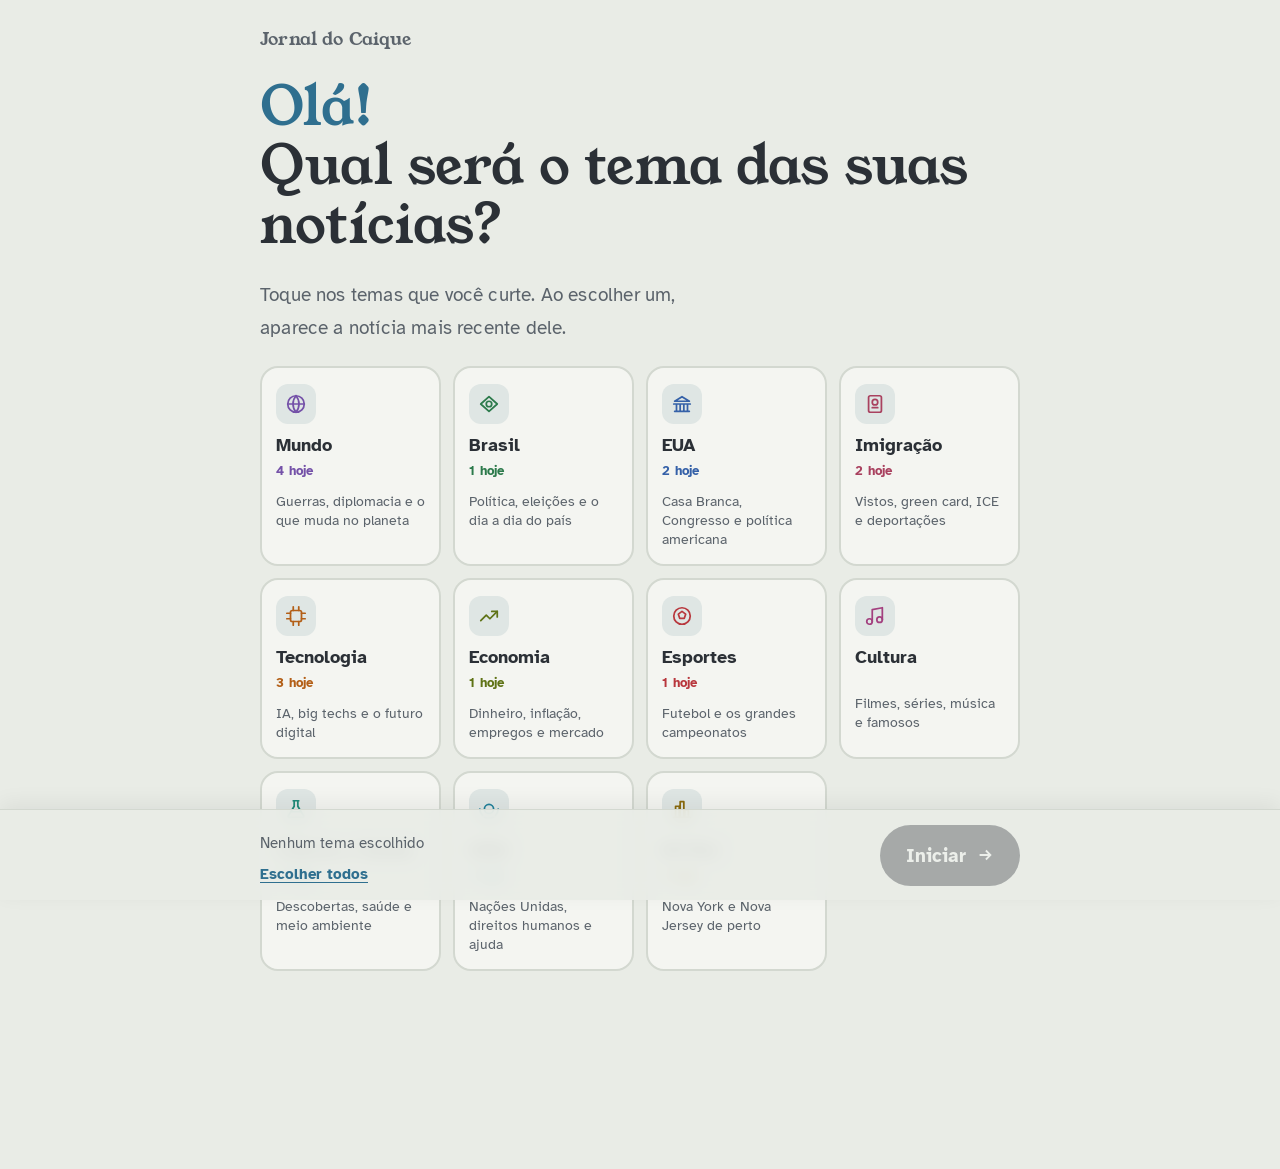
==== commit 42cebb73: "Tela de início rola no celular, barra de temas não volta ao começo, novo painel Seu radar Co-Authore" ====
--- a/index.html
+++ b/index.html
@@ -16,18 +16,25 @@
 <script src="controle.js"></script>
 </head>
 <body>
+<!-- ===== Tela de início: rola junto com a página (sem caixa presa) ===== -->
 <section class="inicio" id="inicio" hidden aria-labelledby="inicioT">
   <div class="inicio-in">
-    <span class="marca entra">Jornal do Caique</span>
+    <div class="inicio-topo">
+      <span class="marca entra">Jornal do Caique</span>
+      <button class="fechar" id="fecharInicio" type="button" hidden aria-label="Voltar ao jornal">×</button>
+    </div>
     <h1 id="inicioT" class="entra" style="animation-delay:.05s"><span class="ola" id="ola">Olá!</span><br>Qual será o tema das suas notícias?</h1>
-    <p class="sub entra" style="animation-delay:.1s">Escolha quantos quiser. Dá para mudar depois.</p>
+    <p class="sub entra" style="animation-delay:.1s">Toque nos temas que você curte. Ao escolher um, aparece a notícia mais recente dele.</p>
     <div class="temas-grid" id="temasGrid" role="group" aria-label="Temas"></div>
   </div>
 </section>
 <div class="inicio-bar" id="inicioBar" hidden>
   <div class="inicio-bar-in">
-    <button class="todos" id="todos" type="button">Escolher todos</button>
-    <span class="contagem" id="contagem" aria-live="polite">Nenhum tema escolhido</span>
+    <div class="resumo-escolha">
+      <span class="dots" id="dotsEscolha" aria-hidden="true"></span>
+      <span class="contagem" id="contagem" aria-live="polite">Nenhum tema escolhido</span>
+      <button class="todos" id="todos" type="button">Escolher todos</button>
+    </div>
     <button class="iniciar" id="iniciar" type="button" disabled>Iniciar <svg viewBox="0 0 20 20" fill="none" stroke="currentColor" stroke-width="2"><path d="M4 10h12M11 5l5 5-5 5"/></svg></button>
   </div>
 </div>
@@ -38,9 +45,10 @@
     <div class="pontos" id="pontos"></div>
   </div>
 </div>
-<div class="toast" id="toast" hidden role="status"><span>Chegou uma edição nova</span><button type="button" id="toastBtn">Ver agora</button></div>
+<div class="toast" id="toast" hidden role="status"><span id="toastTxt">Chegou uma edição nova</span><button type="button" id="toastBtn">Ver agora</button></div>
 <div id="progress" aria-hidden="true"></div>
-<div class="wrap">
+
+<div class="wrap" id="jornal">
   <header class="mast">
     <div class="mast-top">
       <div>
@@ -49,7 +57,7 @@
       </div>
       <nav class="nav" aria-label="Páginas">
         <button class="mudar-temas" id="mudarTemas" type="button">Mudar temas</button>
-        <a href="./" aria-current="page">Jornal</a>
+        <button class="abrir-radar" id="abrirRadar" type="button"><span class="pulso" aria-hidden="true"></span>Seu radar</button>
         <a href="pautas.html" class="so-dono">Pautas Atlas</a>
       </nav>
     </div>
@@ -75,7 +83,7 @@
     </div>
   </header>
 
-  <div class="filters" id="filters" role="group" aria-label="Filtrar por seção"></div>
+  <div class="filters" id="filters" role="group" aria-label="Filtrar por tema"></div>
 
   <main id="main" class="wrap" style="gap:32px">
     <div class="empty" id="empty">
@@ -83,37 +91,61 @@
       <p>Todo dia às 6:52 sai uma edição nova: três destaques a fundo, notas rápidas e as histórias que você acompanha.</p>
     </div>
   </main>
-
-  <details class="radar" id="radar" open>
-    <summary>Seu radar: temas, histórias acompanhadas e pedidos</summary>
-    <div class="sync-box" id="sync"></div>
-    <div class="radar-body">
-      <div>
-        <h4>Temas prioritários</h4>
-        <p class="hint">O jornal dá mais espaço para estes temas.</p>
+</div>
+<footer class="rodape" id="rodape"><p>Resumos feitos com ajuda de IA a partir das fontes citadas. Confira sempre os links originais.</p><button type="button" id="souEditor">Área do editor</button></footer>
+<button class="top" id="toTop" hidden aria-label="Voltar ao topo">↑</button>
+
+<!-- ===== Seu radar: painel que sobe por cima do jornal ===== -->
+<div class="sheet-fundo" id="radarFundo" hidden></div>
+<aside class="sheet" id="radar" hidden role="dialog" aria-modal="true" aria-labelledby="radarT">
+  <div class="sheet-alca" aria-hidden="true"></div>
+  <div class="sheet-topo">
+    <div>
+      <span class="label">Só você vê isto</span>
+      <h2 id="radarT">Seu radar</h2>
+    </div>
+    <button class="fechar" id="fecharRadar" type="button" aria-label="Fechar o radar">×</button>
+  </div>
+  <div class="sync-box" id="sync"></div>
+  <div class="seg" role="tablist" aria-label="Partes do radar">
+    <button class="seg-btn" role="tab" data-painel="temas" aria-selected="true">Temas</button>
+    <button class="seg-btn" role="tab" data-painel="seguindo" aria-selected="false">Histórias <span class="seg-n" id="nSeguindo"></span></button>
+    <button class="seg-btn" role="tab" data-painel="pedido" aria-selected="false">Pedido <span class="seg-n" id="nPedido"></span></button>
+    <button class="seg-btn" role="tab" data-painel="avaliacoes" aria-selected="false">Avaliações</button>
+  </div>
+  <div class="sheet-corpo">
+    <section class="painel" data-painel="temas">
+      <p class="hint">Toque para ligar ou desligar um tema. O jornal muda na hora, e a edição de amanhã dá mais espaço para o que estiver ligado.</p>
+      <div class="rtemas" id="rtemas" role="group" aria-label="Temas do seu jornal"></div>
+      <div class="bloco">
+        <h3>Assuntos específicos</h3>
+        <p class="hint">Algo mais pontual que você quer acompanhar de perto.</p>
         <div class="chips" id="temas"></div>
-        <form class="row" id="temaForm"><input id="temaInput" placeholder="Novo tema, ex.: China e Taiwan" aria-label="Novo tema"><button class="small" type="submit">Adicionar</button></form>
-      </div>
-      <div>
-        <h4>Histórias que você acompanha</h4>
-        <p class="hint">Marque "Acompanhar" numa notícia.</p>
-        <ul class="follow-list" id="seguindo"><li class="hint">Nenhuma ainda.</li></ul>
-      </div>
-      <div>
-        <h4>Pedido para amanhã</h4>
-        <p class="hint">O que você quer ver ou entender melhor.</p>
-        <textarea id="pedido" placeholder="Ex.: explica melhor a disputa no Senado sobre o orçamento"></textarea>
-        <div class="row" style="justify-content:space-between;align-items:center;margin-top:6px"><span class="pedido-status" id="pedStatus"></span><button class="small" id="pedSave" type="button">Salvar pedido</button></div>
-      </div>
-      <div>
-        <h4>Suas avaliações</h4>
-        <div class="hint" id="stats">Nenhuma avaliação ainda.</div>
-      </div>
-    </div>
-  </details>
-</div>
-<footer class="rodape"><p>Resumos feitos com ajuda de IA a partir das fontes citadas. Confira sempre os links originais.</p><button type="button" id="souEditor">Área do editor</button></footer>
-<button class="top" id="toTop" hidden aria-label="Voltar ao topo">↑</button>
+        <form class="row" id="temaForm"><input id="temaInput" placeholder="Ex.: China e Taiwan" aria-label="Novo assunto"><button class="small" type="submit">Adicionar</button></form>
+        <div class="sugestoes" id="sugestoes" aria-label="Sugestões"></div>
+      </div>
+    </section>
+    <section class="painel" data-painel="seguindo" hidden>
+      <p class="hint">Quando uma destas histórias tiver novidade, ela aparece no topo do jornal.</p>
+      <ul class="seguindo-lista" id="seguindo"></ul>
+    </section>
+    <section class="painel" data-painel="pedido" hidden>
+      <p class="hint">Peça o que quiser ver ou entender melhor. A próxima edição lê isto antes de ser escrita.</p>
+      <div class="ideias" id="ideias">
+        <button type="button" class="ideia" data-ideia="Quero entender melhor ">Quero entender melhor…</button>
+        <button type="button" class="ideia" data-ideia="Traz mais notícias sobre ">Traz mais notícias sobre…</button>
+        <button type="button" class="ideia" data-ideia="Faz um resumo da semana sobre ">Resumo da semana sobre…</button>
+      </div>
+      <textarea id="pedido" placeholder="Ex.: explica melhor a disputa no Senado sobre o orçamento"></textarea>
+      <div class="row" style="justify-content:space-between;align-items:center;margin-top:8px"><span class="pedido-status" id="pedStatus"></span><button class="small" id="pedSave" type="button">Salvar pedido</button></div>
+    </section>
+    <section class="painel" data-painel="avaliacoes" hidden>
+      <p class="hint">O que você marcou com "Mais disso" e "Menos disso". A edição diária usa isto para escolher os destaques.</p>
+      <p class="resumo-gosto" id="resumoGosto"></p>
+      <div class="barras" id="stats"></div>
+    </section>
+  </div>
+</aside>
 
 <script>
 const {$,esc,slug,secKey,fmtDate,minutos,srcLinks}=J;
@@ -122,6 +154,7 @@
 pin:'<svg viewBox="0 0 16 16" fill="none" stroke="currentColor" stroke-width="1.8"><circle cx="8" cy="6.5" r="3.2"/><path d="M8 9.7V15"/></svg>'};
 const SEC_NAMES={brasil:'Brasil',eua:'EUA',mundo:'Mundo',onu:'ONU',tecnologia:'Tecnologia',imigracao:'Imigração','ny-nj':'NY/NJ',economia:'Economia',esportes:'Esportes',cultura:'Cultura',ciencia:'Ciência e Saúde',outros:'Outros'};
 const SVG=p=>`<svg viewBox="0 0 24 24" fill="none" stroke="currentColor" stroke-width="1.9" stroke-linecap="round" stroke-linejoin="round">${p}</svg>`;
+const CHECK=SVG('<path d="m5 12 5 5 9-10"/>');
 const TEMAS=[
   {k:'mundo',d:'Guerras, diplomacia e o que muda no planeta',i:'<circle cx="12" cy="12" r="9"/><path d="M3 12h18M12 3a14 14 0 0 1 0 18M12 3a14 14 0 0 0 0 18"/>'},
   {k:'brasil',d:'Política, eleições e o dia a dia do país',i:'<path d="M3 12 12 4l9 8-9 8z"/><circle cx="12" cy="12" r="3"/>'},
@@ -135,7 +168,12 @@
   {k:'onu',d:'Nações Unidas, direitos humanos e ajuda',i:'<circle cx="12" cy="12" r="5"/><path d="M5 19c-2-2-3-4.5-3-7M19 19c2-2 3-4.5 3-7M7 21c1.5.7 3.2 1 5 1s3.5-.3 5-1"/>'},
   {k:'ny-nj',d:'Nova York e Nova Jersey de perto',i:'<path d="M3 21h18M5 21V9h4v12M10 21V4h4v17M15 21v-8h4v8"/>'}
 ];
+const ICONE=Object.fromEntries(TEMAS.map(t=>[t.k,t.i]));
+const SUGESTOES=['China e Taiwan','Guerra na Ucrânia','Oriente Médio','Eleições nos EUA','Inteligência artificial','Futebol brasileiro','América Latina','Clima e meio ambiente'];
 const KTEMAS='jornal-meus-temas', KNOME='jornal-nome';
+const espera=ms=>new Promise(r=>setTimeout(r,ms));
+const calmo=matchMedia('(prefers-reduced-motion: reduce)').matches;
+
 // Link personalizado: ?para=Nome guarda o nome da pessoa neste navegador
 let nome='', veioDoLink=false;try{nome=localStorage.getItem(KNOME)||''}catch(e){}
 (()=>{const q=new URLSearchParams(location.search).get('para');if(!q)return;veioDoLink=true;
@@ -144,14 +182,25 @@
   history.replaceState(null,'',location.pathname)})();
 const saudacao=()=>{const h=new Date().getHours();return (h<12?'Bom dia':h<18?'Boa tarde':'Boa noite')+(nome?', '+nome:'')};
 let meus=[];try{meus=JSON.parse(localStorage.getItem(KTEMAS))||[]}catch(e){}
-// Preferências vêm de controle/preferencias.json (via controle.js) e são salvas no GitHub quando a chave está conectada.
+function salvarMeus(){try{localStorage.setItem(KTEMAS,JSON.stringify(meus))}catch(e){}}
+
+// Preferências do dono vêm de controle/preferencias.json (via controle.js) e vão para o GitHub com a chave conectada.
 let votes={}, following={}, radar={temas:[],pedido:'',pedidoEm:''};
+const assinatura=()=>JSON.stringify([Object.keys(following).sort(),Object.entries(votes).map(([k,v])=>k+':'+v.voto).sort()]);
+let assinaturaVista='';
 function sincronizar(p){votes=p.votos||{};following=p.seguindo||{};radar={temas:p.temas||[],pedido:p.pedido||'',pedidoEm:p.pedidoEm||''}}
-function persist(){Prefs.mudar(p=>{
-  // guarda no máximo as 300 avaliações mais recentes
-  const ks=Object.keys(votes);if(ks.length>300)ks.sort().slice(0,ks.length-300).forEach(k=>delete votes[k]);
-  p.votos=votes;p.seguindo=following;p.temas=radar.temas;p.pedido=radar.pedido;p.pedidoEm=radar.pedidoEm})}
+function persist(){
+  assinaturaVista=assinatura();
+  Prefs.mudar(p=>{
+    const ks=Object.keys(votes);if(ks.length>300)ks.sort().slice(0,ks.length-300).forEach(k=>delete votes[k]);
+    p.votos=votes;p.seguindo=following;p.temas=radar.temas;p.pedido=radar.pedido;p.pedidoEm=radar.pedidoEm})}
 let editions=[], current=null, filtro='meu', abas={};
+
+// ===== Itens da edição =====
+const edAtual=()=>{const e=editions.find(x=>x.id===current);return e&&e.data};
+const itensDe=d=>d?[...(d.destaques||[]),...(d.notas||[])]:[];
+const contaTema=k=>itensDe(edAtual()).filter(i=>secKey(i.secao)===k).length;
+const primeiroDe=k=>itensDe(edAtual()).find(i=>secKey(i.secao)===k);
 
 function voteBtns(ed,item){
   const v=votes[ed+'__'+item.id]?.voto||0;
@@ -163,31 +212,12 @@
     <button class="btn follow ${f?'on':''}" data-act="follow" aria-pressed="${f}">${ICON.pin}${f?'Acompanhando':'Acompanhar'}</button>
   </div>`;
 }
-function storyPanel(s){
-  const t=abas[s.id]||'oque';
-  const map={oque:s.oque,contexto:s.contexto,lados:s.lados,proximo:s.proximo};
-  return esc(map[t]||s.oque);
-}
-// Foto livre (Wikimedia Commons, Agência Brasil, governos) com crédito; sem foto, capa ilustrada do tema.
-// Desligado por enquanto: troque para true para voltar a mostrar as capas.
-const MOSTRAR_CAPAS=false;
-const ICONE=Object.fromEntries(TEMAS.map(t=>[t.k,t.i]));
-function capaIlustrada(k){return `<div class="capa-ilus" data-sec="${k}" aria-hidden="true"><span>${SVG(ICONE[k]||ICONE.mundo)}</span></div>`}
-function capaHTML(s,k){
-  const im=s.imagem;
-  if(!im||!/^https:\/\//.test(im.url||''))return capaIlustrada(k);
-  const cred=[im.credito,im.licenca].filter(Boolean).map(esc).join(' · ');
-  return `<figure class="capa-foto" data-sec="${k}">
-    <img src="${esc(im.url)}" alt="${esc(im.alt||im.legenda||'')}" loading="lazy" decoding="async" onerror="this.closest('figure').outerHTML=capaIlustrada('${k}')">
-    <figcaption>${im.legenda?esc(im.legenda)+(im.arquivo?' <em>(imagem de arquivo)</em>':'')+'<br>':''}${im.pagina?`<a href="${esc(im.pagina)}" target="_blank" rel="noopener">${cred||'Crédito'}</a>`:cred}</figcaption>
-  </figure>`;
-}
+function storyPanel(s){const t=abas[s.id]||'oque';return esc(({oque:s.oque,contexto:s.contexto,lados:s.lados,proximo:s.proximo})[t]||s.oque)}
 function storyHTML(ed,s){
   const k=secKey(s.secao);
   const tabs=[['oque','O que houve'],['contexto','Contexto'],['lados','Os lados'],['proximo','O que vem']].filter(([key])=>s[key]);
   const t=abas[s.id]||'oque';
   return `<article class="story fade" data-sec="${k}" data-id="${esc(s.id)}">
-    ${MOSTRAR_CAPAS?capaHTML(s,k):''}
     <span class="tag">${esc(s.secao)}</span>
     <h4>${esc(s.titulo)}</h4>
     <div class="tabs" role="tablist">${tabs.map(([key,lab])=>`<button class="tab" role="tab" data-tab="${key}" aria-selected="${key===t}">${lab}</button>`).join('')}</div>
@@ -196,24 +226,28 @@
     ${voteBtns(ed,s)}
   </article>`;
 }
-function render(){
-  const ed=editions.find(e=>e.id===current);
-  const sel=$('#ed');
-  if(editions.length){sel.disabled=false;sel.innerHTML=editions.map(e=>`<option value="${esc(e.id)}" ${e.id===current?'selected':''}>${esc(e.id.split('-').reverse().join('/'))}</option>`).join('')}
-  if(!ed||!ed.data)return;
-  const d=ed.data;
-  $('#dateline').textContent=fmtDate(d.data||ed.id)+' · Nova York';
+
+// ===== Barra de temas do jornal: guarda a posição e não volta para o começo =====
+function renderFiltros(){
+  const d=edAtual();if(!d)return;
+  const all=itensDe(d);
+  if(!meus.length&&filtro==='meu')filtro='todas';
+  const outras=[...new Set(all.map(i=>secKey(i.secao)))].filter(k=>!meus.includes(k));
+  const fb=$('#filters');const x=fb.scrollLeft;
+  fb.innerHTML=(meus.length?[`<button class="fchip" data-f="meu" aria-pressed="${filtro==='meu'}">Meu jornal <span class="hint">${all.filter(i=>meus.includes(secKey(i.secao))).length}</span></button>`]:[])
+    .concat(meus.map(k=>`<button class="fchip" data-sec="${k}" data-f="${k}" aria-pressed="${filtro===k}"><span class="dot"></span>${SEC_NAMES[k]} <span class="hint">${contaTema(k)}</span></button>`))
+    .concat([`<button class="fchip" data-f="todas" aria-pressed="${filtro==='todas'}">Tudo <span class="hint">${all.length}</span></button>`])
+    .concat(outras.map(k=>`<button class="fchip" data-sec="${k}" data-f="${k}" aria-pressed="${filtro===k}"><span class="dot"></span>${SEC_NAMES[k]} <span class="hint">${contaTema(k)}</span></button>`)).join('');
+  fb.scrollLeft=x;
+}
+function centralizarChip(){
+  const fb=$('#filters'),c=fb.querySelector('[aria-pressed="true"]');if(!c)return;
+  fb.scrollTo({left:c.offsetLeft-(fb.clientWidth-c.offsetWidth)/2,behavior:calmo?'auto':'smooth'});
+}
+function renderMain(){
+  const d=edAtual();if(!d)return;
+  $('#dateline').textContent=fmtDate(d.data||current)+' · Nova York';
   const dest=d.destaques||[], notas=d.notas||[], ups=d.atualizacoes||[];
-  const all=[...dest,...notas];
-  const conta=k=>all.filter(i=>secKey(i.secao)===k).length;
-  const temMeus=meus.length>0;
-  if(!temMeus&&filtro==='meu')filtro='todas';
-  const outras=[...new Set(all.map(i=>secKey(i.secao)))].filter(k=>!meus.includes(k));
-  const fb=$('#filters');
-  fb.innerHTML=(temMeus?[`<button class="fchip" data-f="meu" aria-pressed="${filtro==='meu'}">Meu jornal <span class="hint">${all.filter(i=>meus.includes(secKey(i.secao))).length}</span></button>`]:[])
-    .concat(meus.map(k=>`<button class="fchip" data-sec="${k}" data-f="${k}" aria-pressed="${filtro===k}"><span class="dot"></span>${SEC_NAMES[k]} <span class="hint">${conta(k)}</span></button>`))
-    .concat([`<button class="fchip" data-f="todas" aria-pressed="${filtro==='todas'}">Tudo <span class="hint">${all.length}</span></button>`])
-    .concat(outras.map(k=>`<button class="fchip" data-sec="${k}" data-f="${k}" aria-pressed="${filtro===k}"><span class="dot"></span>${SEC_NAMES[k]} <span class="hint">${conta(k)}</span></button>`)).join('');
   const show=i=>filtro==='todas'||(filtro==='meu'?meus.includes(secKey(i.secao)):secKey(i.secao)===filtro);
   const geral=filtro==='todas'||filtro==='meu';
   const words=[d.abertura,...dest.map(s=>[s.oque,s.contexto,s.lados,s.proximo].join(' ')),...notas.map(n=>n.texto)].join(' ');
@@ -224,35 +258,111 @@
     if(ups.length&&Prefs.dono()){h+=`<section><div class="sechead"><h3>Histórias que você acompanha</h3></div>`+ups.map(u=>`<div class="update fade"><span class="label">${esc(u.historiaTitulo||u.historia||'')}</span><strong>${esc(u.titulo)}</strong><p>${esc(u.texto)}</p>${u.fontes?`<div class="srcs">${srcLinks(u.fontes)}</div>`:''}</div>`).join('')+`</section>`}
   }
   const dv=dest.filter(show);
-  if(dv.length)h+=`<section><div class="sechead"><h3>Destaques</h3><span class="hint">toque nas abas para ler mais</span></div>${dv.map(s=>storyHTML(ed.id,s)).join('')}</section>`;
+  if(dv.length)h+=`<section><div class="sechead"><h3>Destaques</h3><span class="hint">toque nas abas para ler mais</span></div>${dv.map(s=>storyHTML(current,s)).join('')}</section>`;
   const nv=notas.filter(show);
-  if(nv.length)h+=`<section><div class="sechead"><h3>Notas rápidas</h3></div><div class="notes">${nv.map(n=>`<div class="note fade" data-sec="${secKey(n.secao)}"><span class="tag">${esc(n.secao)}</span><div class="t">${esc(n.titulo)}</div><p>${esc(n.texto)}</p>${n.fontes?`<div class="srcs">${srcLinks(n.fontes)}</div>`:''}${voteBtns(ed.id,n)}</div>`).join('')}</div></section>`;
-  const vazios=(filtro==='meu'?meus:(meus.includes(filtro)?[filtro]:[])).filter(k=>!conta(k));
+  if(nv.length)h+=`<section><div class="sechead"><h3>Notas rápidas</h3></div><div class="notes">${nv.map(n=>`<div class="note fade" data-sec="${secKey(n.secao)}"><span class="tag">${esc(n.secao)}</span><div class="t">${esc(n.titulo)}</div><p>${esc(n.texto)}</p>${n.fontes?`<div class="srcs">${srcLinks(n.fontes)}</div>`:''}${voteBtns(current,n)}</div>`).join('')}</div></section>`;
+  const vazios=(filtro==='meu'?meus:(meus.includes(filtro)?[filtro]:[])).filter(k=>!contaTema(k));
   if(vazios.length)h+=`<section>${vazios.map(k=>`<div class="sem-noticia fade" data-sec="${k}">Sem novidades de <strong>${SEC_NAMES[k]}</strong> nesta edição. Toque em <strong>Tudo</strong> para ver as outras notícias.</div>`).join('')}</section>`;
   if(geral&&d.valeSaber)h+=`<div class="vale fade"><span class="label">Vale saber</span><strong>${esc(d.valeSaber.titulo)}</strong><p>${esc(d.valeSaber.texto)}</p>${d.valeSaber.fontes?`<div class="srcs">${srcLinks(d.valeSaber.fontes)}</div>`:''}</div>`;
   if(geral&&d.nota&&Prefs.dono())h+=`<p class="hint">${esc(d.nota)}</p>`;
   $('#main').innerHTML=h;
   document.querySelectorAll('#main .fade').forEach((el,i)=>el.style.animationDelay=Math.min(i,8)*60+'ms');
 }
+function renderEdicoes(){
+  const sel=$('#ed');if(!editions.length)return;sel.disabled=false;
+  sel.innerHTML=editions.map(e=>`<option value="${esc(e.id)}" ${e.id===current?'selected':''}>${esc(e.id.split('-').reverse().join('/'))}</option>`).join('');
+}
+// Redesenha sem mexer na posição da tela
+function render({manter=true}={}){const y=scrollY;renderEdicoes();renderFiltros();renderMain();if(manter)window.scrollTo(0,Math.min(y,document.documentElement.scrollHeight));}
+
+// Trocar de tema: os resultados começam logo abaixo da barra, sem pular para o topo da página
+function escolherFiltro(f){
+  filtro=f;renderFiltros();renderMain();centralizarChip();
+  const fb=$('#filters'),m=$('#main');
+  const topoMain=m.getBoundingClientRect().top+scrollY-fb.offsetHeight-8;
+  if(scrollY>topoMain)window.scrollTo(0,topoMain);
+}
+
+// ===== Seu radar =====
+function abrirRadar(painel){
+  if(painel)trocarPainel(painel);
+  renderRadar();
+  $('#radarFundo').hidden=false;$('#radar').hidden=false;
+  document.documentElement.classList.add('radar-aberto');
+  requestAnimationFrame(()=>$('#radar').classList.add('aberto'));
+  $('#fecharRadar').focus({preventScroll:true});
+}
+async function fecharRadar(){
+  $('#radar').classList.remove('aberto');document.documentElement.classList.remove('radar-aberto');
+  await espera(calmo?0:260);$('#radar').hidden=true;$('#radarFundo').hidden=true;
+}
+function trocarPainel(p){
+  document.querySelectorAll('.seg-btn').forEach(b=>b.setAttribute('aria-selected',String(b.dataset.painel===p)));
+  document.querySelectorAll('.painel').forEach(s=>s.hidden=s.dataset.painel!==p);
+  $('.sheet-corpo').scrollTop=0;
+}
+function montarCardsRadar(){
+  $('#rtemas').innerHTML=TEMAS.map(t=>`<button class="rtema" type="button" data-sec="${t.k}" data-rtema="${t.k}" aria-pressed="false">
+    <span class="ic">${SVG(t.i)}</span><span class="nm">${SEC_NAMES[t.k]}</span><span class="qt" data-qt></span><span class="ok">${CHECK}</span></button>`).join('');
+}
 function renderRadar(){
-  $('#temas').innerHTML=(radar.temas||[]).map((x,i)=>`<span class="chip">${esc(x)}<button data-i="${i}" aria-label="Remover ${esc(x)}">×</button></span>`).join('')||'<span class="hint">Nenhum tema.</span>';
+  // cartões de tema: atualiza no lugar, sem redesenhar (nada pisca)
+  document.querySelectorAll('[data-rtema]').forEach(b=>{const k=b.dataset.rtema;b.setAttribute('aria-pressed',String(meus.includes(k)));
+    const n=edAtual()?contaTema(k):null;b.querySelector('[data-qt]').textContent=n==null?'':(n?n+(n===1?' notícia hoje':' notícias hoje'):'nada hoje')});
+  // assuntos específicos (tudo em "temas" que não é o nome de uma seção)
+  const nomes=Object.values(SEC_NAMES);
+  const especificos=(radar.temas||[]).map((x,i)=>[x,i]).filter(([x])=>!nomes.includes(x));
+  $('#temas').innerHTML=especificos.map(([x,i])=>`<span class="chip">${esc(x)}<button data-i="${i}" aria-label="Remover ${esc(x)}">×</button></span>`).join('')||'<span class="hint">Nenhum ainda.</span>';
+  const tem=new Set((radar.temas||[]).map(x=>x.toLowerCase()));
+  $('#sugestoes').innerHTML=SUGESTOES.filter(s=>!tem.has(s.toLowerCase())).slice(0,5).map(s=>`<button type="button" class="sug" data-sug="${esc(s)}">+ ${esc(s)}</button>`).join('');
+  // acompanhando
+  const list=Object.entries(following);
+  $('#nSeguindo').textContent=list.length||'';
+  $('#seguindo').innerHTML=list.length?list.map(([k,v])=>`<li class="seg-item" data-sec="${secKey(v.secao)}"><div><span class="tag">${esc(v.secao||'Notícia')}</span><strong>${esc(v.titulo)}</strong>${v.desde?`<span class="hint">desde ${esc(v.desde.split('-').reverse().slice(0,2).join('/'))}</span>`:''}</div><button class="parar" data-k="${esc(k)}">Parar</button></li>`).join('')
+    :`<li class="vazio">${ICON.pin}<span>Nenhuma história ainda. Toque em <strong>Acompanhar</strong> numa notícia para ela aparecer aqui.</span></li>`;
+  // pedido
   const pd=$('#pedido');if(document.activeElement!==pd)pd.value=radar.pedido||'';
-  const st=$('#pedStatus');
+  const st=$('#pedStatus');$('#nPedido').textContent=radar.pedido?'1':'';
   if(!radar.pedido){st.textContent='';st.className='pedido-status'}
   else{const ult=editions[0]&&editions[0].data;const at=ult&&ult.pedidoAtendidoEm&&radar.pedidoEm&&ult.pedidoAtendidoEm>=radar.pedidoEm;
     st.textContent=at?'Atendido na edição de '+ult.data.split('-').reverse().join('/'):'Na fila para a próxima edição';st.className='pedido-status '+(at?'ok':'esperando')}
-  const list=Object.entries(following);
-  $('#seguindo').innerHTML=list.length?list.map(([k,v])=>`<li><span>${esc(v.titulo)}</span><button data-k="${esc(k)}">Parar</button></li>`).join(''):'<li class="hint">Nenhuma ainda.</li>';
-  const vs=Object.values(votes);
-  if(vs.length){const by={};vs.forEach(v=>{const s=v.secao||'Outros';by[s]=by[s]||{u:0,d:0};v.voto>0?by[s].u++:by[s].d++});
-    $('#stats').innerHTML=Object.entries(by).map(([s,c])=>`${esc(s)}: ↑${c.u} ↓${c.d}`).join('<br>')}
-  else $('#stats').textContent='Nenhuma avaliação ainda.';
-}
-function findItem(ed,id){const e=editions.find(x=>x.id===ed);if(!e||!e.data)return null;return [...(e.data.destaques||[]),...(e.data.notas||[])].find(i=>i.id===id)}
-
+  // avaliações em barras
+  const by={};Object.values(votes).forEach(v=>{const k=secKey(v.secao);by[k]=by[k]||{u:0,d:0};v.voto>0?by[k].u++:by[k].d++});
+  const linhas=Object.entries(by).sort((a,b)=>(b[1].u+b[1].d)-(a[1].u+a[1].d));
+  const max=Math.max(1,...linhas.map(([,c])=>c.u+c.d));
+  $('#stats').innerHTML=linhas.length?linhas.map(([k,c])=>`<div class="barra" data-sec="${k}"><span class="b-nome">${SEC_NAMES[k]||'Outros'}</span>
+    <span class="b-trilho"><span class="b-up" style="width:${c.u/max*100}%"></span><span class="b-down" style="width:${c.d/max*100}%"></span></span>
+    <span class="b-num"><span class="up">↑${c.u}</span> <span class="down">↓${c.d}</span></span></div>`).join('')
+    :'<p class="hint">Nenhuma avaliação ainda. Use "Mais disso" e "Menos disso" nas notícias.</p>';
+  const saldo=linhas.map(([k,c])=>[k,c.u-c.d]);
+  const mais=saldo.filter(([,s])=>s>0).sort((a,b)=>b[1]-a[1]).slice(0,2).map(([k])=>SEC_NAMES[k]);
+  const menos=saldo.filter(([,s])=>s<0).sort((a,b)=>a[1]-b[1]).slice(0,2).map(([k])=>SEC_NAMES[k]);
+  $('#resumoGosto').innerHTML=(mais.length||menos.length)?[mais.length?`Você quer <strong>mais</strong> de ${mais.join(' e ')}`:'',menos.length?`e <strong>menos</strong> de ${menos.join(' e ')}`:''].filter(Boolean).join(' ')+'.':'';
+}
+function avisar(txt){const t=$('#toast');$('#toastTxt').textContent=txt;$('#toastBtn').hidden=true;t.hidden=false;clearTimeout(avisar.t);avisar.t=setTimeout(()=>{t.hidden=true;$('#toastBtn').hidden=false;$('#toastTxt').textContent='Chegou uma edição nova'},1800)}
+
+$('#rtemas').addEventListener('click',e=>{
+  const b=e.target.closest('[data-rtema]');if(!b)return;const k=b.dataset.rtema,nomeT=SEC_NAMES[k];
+  const ligou=!meus.includes(k);
+  meus=ligou?TEMAS.map(t=>t.k).filter(x=>x===k||meus.includes(x)):meus.filter(x=>x!==k);salvarMeus();
+  radar.temas=ligou?[...new Set([...(radar.temas||[]),nomeT])]:(radar.temas||[]).filter(x=>x!==nomeT);
+  if(!ligou&&filtro===k)filtro='meu';
+  persist();renderRadar();render();
+  b.classList.remove('pop');void b.offsetWidth;b.classList.add('pop');
+  avisar(ligou?nomeT+' entrou no seu jornal':nomeT+' saiu do seu jornal');
+});
+document.querySelectorAll('.seg-btn').forEach(b=>b.addEventListener('click',()=>trocarPainel(b.dataset.painel)));
+$('#abrirRadar').addEventListener('click',()=>abrirRadar());
+$('#fecharRadar').addEventListener('click',fecharRadar);
+$('#radarFundo').addEventListener('click',fecharRadar);
+document.addEventListener('keydown',e=>{if(e.key==='Escape'&&!$('#radar').hidden)fecharRadar()});
+$('#ideias').addEventListener('click',e=>{const b=e.target.closest('[data-ideia]');if(!b)return;const ta=$('#pedido');ta.value=b.dataset.ideia;ta.focus();ta.setSelectionRange(ta.value.length,ta.value.length)});
+$('#sugestoes').addEventListener('click',e=>{const b=e.target.closest('[data-sug]');if(!b)return;radar.temas=[...(radar.temas||[]),b.dataset.sug];persist();renderRadar();avisar(b.dataset.sug+' adicionado')});
+
+function findItem(ed,id){const e=editions.find(x=>x.id===ed);if(!e||!e.data)return null;return itensDe(e.data).find(i=>i.id===id)}
 document.addEventListener('click',ev=>{
   const b=ev.target.closest('button');if(!b)return;
-  if(b.dataset.f){filtro=b.dataset.f;render();return}
+  if(b.dataset.f){escolherFiltro(b.dataset.f);return}
   if(b.dataset.tab){const art=b.closest('.story');abas[art.dataset.id]=b.dataset.tab;
     const item=findItem(current,art.dataset.id);art.querySelectorAll('.tab').forEach(t=>t.setAttribute('aria-selected',String(t===b)));
     art.querySelector('.panel-text').innerHTML=storyPanel(item);return}
@@ -262,66 +372,94 @@
       if(following[key])delete following[key];else following[key]={titulo:item.titulo,resumo:item.oque||item.texto||'',secao:item.secao||'',desde:ed}}
     else{const val=b.dataset.act==='up'?1:-1;const k=ed+'__'+id;
       if(votes[k]?.voto===val)delete votes[k];else votes[k]={edicao:ed,item:id,titulo:item.titulo,secao:item.secao||'',temas:item.temas||[],voto:val}}
-    persist();
-    const html=voteBtns(ed,item);box.outerHTML=html;renderRadar();return;
+    persist();box.outerHTML=voteBtns(ed,item);renderRadar();return;
   }
   if(b.dataset.i!==undefined){radar.temas.splice(+b.dataset.i,1);persist();renderRadar()}
-  if(b.dataset.k){delete following[b.dataset.k];persist();render();renderRadar()}
+  if(b.dataset.k){delete following[b.dataset.k];persist();renderRadar();render()}
 });
-$('#temaForm').addEventListener('submit',e=>{e.preventDefault();const v=$('#temaInput').value.trim();if(!v)return;$('#temaInput').value='';radar.temas=[...(radar.temas||[]),v];persist();renderRadar()});
-$('#pedSave').addEventListener('click',()=>{radar.pedido=$('#pedido').value.trim();radar.pedidoEm=radar.pedido?new Date().toISOString():'';persist();renderRadar()});
+$('#temaForm').addEventListener('submit',e=>{e.preventDefault();const v=$('#temaInput').value.trim();if(!v)return;$('#temaInput').value='';radar.temas=[...(radar.temas||[]),v];persist();renderRadar();avisar(v+' adicionado')});
+$('#pedSave').addEventListener('click',()=>{radar.pedido=$('#pedido').value.trim();radar.pedidoEm=radar.pedido?new Date().toISOString():'';persist();renderRadar();avisar(radar.pedido?'Pedido salvo':'Pedido apagado')});
 $('#ed').addEventListener('change',async e=>{current=e.target.value;filtro=meus.length?'meu':'todas';await loadEdition(current);window.scrollTo({top:0})});
 
 async function loadEdition(id){
   const e=editions.find(x=>x.id===id);
   if(e&&!e.data){try{const r=await fetch('edicoes/'+id+'.json',{cache:'no-cache'});e.data=await r.json()}catch(err){console.warn(err)}}
-  render();
-}
+  render({manter:false});renderRadar();atualizarInicio();
+}
+
 // ===== Tela de início =====
 let escolha=new Set(meus);
 function pintarTemas(){
   $('#temasGrid').innerHTML=TEMAS.map((t,i)=>`<button class="tema entra" type="button" data-sec="${t.k}" data-tema="${t.k}" aria-pressed="${escolha.has(t.k)}" style="animation-delay:${150+i*45}ms">
-    <span class="ok">${SVG('<path d="m5 12 5 5 9-10"/>')}</span><span class="ic">${SVG(t.i)}</span>
-    <span class="nm">${SEC_NAMES[t.k]}</span><span class="ds">${t.d}</span></button>`).join('');
+    <span class="ok">${CHECK}</span><span class="ic">${SVG(t.i)}</span>
+    <span class="nm">${SEC_NAMES[t.k]}</span><span class="qt" data-qt></span>
+    <span class="ds" data-ds>${t.d}</span></button>`).join('');
+  atualizarInicio();
+}
+// Mostra quantas notícias cada tema tem hoje e, nos escolhidos, a notícia mais recente
+function atualizarInicio(){
+  if($('#inicio').hidden)return;
+  document.querySelectorAll('[data-tema]').forEach(b=>{
+    const k=b.dataset.tema,t=TEMAS.find(x=>x.k===k),n=edAtual()?contaTema(k):null,p=primeiroDe(k);
+    b.querySelector('[data-qt]').textContent=n==null?'':(n?n+' hoje':'');
+    const ds=b.querySelector('[data-ds]');const novo=escolha.has(k)&&p?'Hoje: '+p.titulo:t.d;
+    if(ds.textContent!==novo){ds.classList.remove('troca');void ds.offsetWidth;ds.textContent=novo;ds.classList.add('troca');ds.classList.toggle('manchete',escolha.has(k)&&!!p)}
+  });
   contar();
 }
-function contar(){const n=escolha.size;
-  $('#contagem').textContent=n?(n===1?'1 tema escolhido':n+' temas escolhidos'):'Nenhum tema escolhido';
-  $('#iniciar').disabled=!n;$('#todos').textContent=n===TEMAS.length?'Limpar':'Escolher todos'}
-function abrirInicio(){$('#ola').textContent=nome?'Olá, '+nome+'!':'Olá!';escolha=new Set(meus);pintarTemas();$('#inicio').classList.remove('sai');$('#inicio').hidden=false;$('#inicioBar').hidden=false;document.body.style.overflow='hidden'}
+let totalMostrado=0;
+function contar(){
+  const n=escolha.size;
+  const total=edAtual()?[...escolha].reduce((s,k)=>s+contaTema(k),0):0;
+  const alvo=$('#contagem');
+  const texto=v=>n?(edAtual()?`${n} ${n===1?'tema':'temas'} · ${v} ${v===1?'notícia':'notícias'} hoje`:`${n} ${n===1?'tema escolhido':'temas escolhidos'}`):'Nenhum tema escolhido';
+  if(calmo||!edAtual()){alvo.textContent=texto(total);totalMostrado=total}
+  else{const de=totalMostrado,t0=performance.now();cancelAnimationFrame(contar.raf);
+    const passo=t=>{const p=Math.min(1,(t-t0)/350);const v=Math.round(de+(total-de)*p);alvo.textContent=texto(v);if(p<1)contar.raf=requestAnimationFrame(passo);else totalMostrado=total};contar.raf=requestAnimationFrame(passo)}
+  $('#dotsEscolha').innerHTML=[...escolha].map(k=>`<span data-sec="${k}"></span>`).join('');
+  $('#iniciar').disabled=!n;$('#todos').textContent=n===TEMAS.length?'Limpar':'Escolher todos';
+}
+function abrirInicio(){
+  $('#ola').textContent=nome?'Olá, '+nome+'!':'Olá!';escolha=new Set(meus);totalMostrado=0;
+  $('#fecharInicio').hidden=!meus.length;
+  $('#inicio').classList.remove('sai');$('#inicio').hidden=false;$('#inicioBar').hidden=false;
+  document.documentElement.classList.add('escolhendo');window.scrollTo(0,0);pintarTemas();
+}
+function fecharInicio(){$('#inicio').hidden=true;$('#inicioBar').hidden=true;document.documentElement.classList.remove('escolhendo')}
 $('#temasGrid').addEventListener('click',e=>{const b=e.target.closest('[data-tema]');if(!b)return;const k=b.dataset.tema;
-  escolha.has(k)?escolha.delete(k):escolha.add(k);b.setAttribute('aria-pressed',String(escolha.has(k)));contar()});
+  escolha.has(k)?escolha.delete(k):escolha.add(k);b.setAttribute('aria-pressed',String(escolha.has(k)));
+  b.classList.remove('pop');void b.offsetWidth;b.classList.add('pop');atualizarInicio()});
 $('#todos').addEventListener('click',()=>{escolha=escolha.size===TEMAS.length?new Set():new Set(TEMAS.map(t=>t.k));
-  document.querySelectorAll('[data-tema]').forEach(b=>b.setAttribute('aria-pressed',String(escolha.has(b.dataset.tema))));contar()});
+  document.querySelectorAll('[data-tema]').forEach(b=>b.setAttribute('aria-pressed',String(escolha.has(b.dataset.tema))));atualizarInicio()});
 $('#mudarTemas').addEventListener('click',abrirInicio);
-const espera=ms=>new Promise(r=>setTimeout(r,ms));
-const calmo=matchMedia('(prefers-reduced-motion: reduce)').matches;
+$('#fecharInicio').addEventListener('click',()=>{fecharInicio();window.scrollTo(0,0)});
 $('#iniciar').addEventListener('click',async()=>{
-  meus=TEMAS.map(t=>t.k).filter(k=>escolha.has(k));try{localStorage.setItem(KTEMAS,JSON.stringify(meus))}catch(e){}
-  filtro='meu';
+  meus=TEMAS.map(t=>t.k).filter(k=>escolha.has(k));salvarMeus();filtro='meu';
   $('#inicio').classList.add('sai');await espera(calmo?0:380);
-  $('#inicio').hidden=true;$('#inicioBar').hidden=true;document.body.style.overflow='';
+  fecharInicio();
   const m=$('#montando');m.hidden=false;
   $('#pontos').innerHTML=meus.map(k=>`<span data-sec="${k}"></span>`).join('');
   const pts=[...document.querySelectorAll('#pontos span')];
   for(let i=0;i<meus.length;i++){$('#passo').textContent='Separando '+SEC_NAMES[meus[i]]+'…';pts[i].classList.add('on');await espera(calmo?0:Math.max(160,900/meus.length))}
   $('#passo').textContent='Pronto!';await prontas;await espera(calmo?0:250);
-  m.hidden=true;window.scrollTo({top:0});render();
+  m.hidden=true;window.scrollTo(0,0);render({manter:false});renderRadar();
 });
 
 // ===== Aviso de edição nova (confere a cada 5 minutos) =====
 async function conferirNova(){
   try{const idx=await (await fetch('edicoes/index.json',{cache:'no-cache'})).json();
     const nova=(idx.edicoes||[]).map(e=>e.data).sort().pop();
-    if(nova&&editions[0]&&nova>editions[0].id){editions.unshift({id:nova,data:null});$('#toast').hidden=false}}catch(e){}
+    if(nova&&editions[0]&&nova>editions[0].id){editions.unshift({id:nova,data:null});$('#toastTxt').textContent='Chegou uma edição nova';$('#toastBtn').hidden=false;$('#toast').hidden=false}}catch(e){}
 }
 setInterval(conferirNova,5*60*1000);
 document.addEventListener('visibilitychange',()=>{if(!document.hidden)conferirNova()});
 $('#toastBtn').addEventListener('click',async()=>{$('#toast').hidden=true;current=editions[0].id;filtro=meus.length?'meu':'todas';await loadEdition(current);window.scrollTo({top:0,behavior:'smooth'})});
 
+montarCardsRadar();
 Prefs.painel($('#sync'));
-$('#souEditor').addEventListener('click',()=>{document.documentElement.classList.add('editor-aberto');const r=$('#radar');r.open=true;r.scrollIntoView({behavior:'smooth'})});
-Prefs.ouvir(p=>{sincronizar(p);renderRadar();if(editions.length)render()});
+$('#souEditor').addEventListener('click',()=>{document.documentElement.classList.add('editor-aberto');abrirRadar('temas')});
+// Só redesenha o jornal se avaliações ou histórias mudaram fora desta tela (outro aparelho); nunca a cada salvamento
+Prefs.ouvir(p=>{sincronizar(p);renderRadar();const a=assinatura();if(a!==assinaturaVista){assinaturaVista=a;if(editions.length)render()}});
 let prontas;
 // O link com ?para=Nome sempre abre a tela de escolher os temas
 if(veioDoLink||!meus.length||new URLSearchParams(location.search).has('inicio'))abrirInicio();
@@ -330,7 +468,7 @@
   try{
     const r=await fetch('edicoes/index.json',{cache:'no-cache'});const idx=await r.json();
     editions=(idx.edicoes||[]).sort((a,b)=>b.data.localeCompare(a.data)).map(e=>({id:e.data,data:null}));
-    if(editions[0]){current=editions[0].id;await loadEdition(current);renderRadar()}
+    if(editions[0]){current=editions[0].id;await loadEdition(current)}
   }catch(err){$('#empty p').textContent='Não foi possível carregar as edições agora. Tente recarregar a página.'}
 })();
 </script>
--- a/estilo.css
+++ b/estilo.css
@@ -124,13 +124,6 @@
 .btn svg{width:14px;height:14px}
 
 /* radar */
-details.radar{background:var(--paper);border:1.5px solid var(--line);border-radius:16px;padding:6px 18px}
-details.radar summary{cursor:pointer;font-weight:700;padding:10px 0;list-style:none;display:flex;justify-content:space-between;align-items:center}
-details.radar summary::after{content:"+";font-size:1.3rem;color:var(--muted)}
-details.radar[open] summary::after{content:"–"}
-.radar-body{display:grid;grid-template-columns:repeat(2,minmax(0,1fr));gap:20px;padding:6px 0 18px}
-@media (max-width:640px){.radar-body{grid-template-columns:minmax(0,1fr)}}
-.radar-body h4{font-size:1rem;margin-bottom:6px}
 .hint{font-size:.85rem;color:var(--muted);line-height:1.5}
 .chips{display:flex;flex-wrap:wrap;gap:6px;margin:8px 0}
 .chip{display:inline-flex;align-items:center;gap:4px;background:var(--soft);border-radius:999px;padding:3px 4px 3px 12px;font-size:.85rem}
@@ -172,9 +165,11 @@
 :root:not(.dono) #pedido,:root:not(.dono) #pedPautas{pointer-events:none;opacity:.7}
 
 /* ===== Tela de início: escolha de temas ===== */
-.inicio{position:fixed;inset:0;z-index:50;background:var(--bg);overflow-y:auto;
-  padding:calc(24px + env(safe-area-inset-top,0px)) max(16px,env(safe-area-inset-right,0px)) calc(120px + env(safe-area-inset-bottom,0px)) max(16px,env(safe-area-inset-left,0px))}
-.inicio-in{max-width:760px;margin:0 auto;display:flex;flex-direction:column;gap:22px;min-height:100%}
+.inicio{position:relative;background:var(--bg);padding-top:24px;padding-bottom:calc(150px + env(safe-area-inset-bottom,0px))}
+.inicio-in{max-width:760px;margin:0 auto;display:flex;flex-direction:column;gap:22px}
+.inicio-topo{display:flex;justify-content:space-between;align-items:center;gap:12px}
+/* enquanto escolhe os temas, o jornal fica escondido e a própria página rola */
+.escolhendo #jornal,.escolhendo #rodape,.escolhendo #toTop,.escolhendo #progress{display:none!important}
 .inicio .marca{font-family:var(--display);font-size:1rem;color:var(--muted)}
 .inicio h1{font-family:var(--display);font-weight:400;font-size:clamp(2rem,8vw,3rem);line-height:1.1}
 .inicio h1 .ola{display:inline-block;color:var(--accent)}
@@ -188,19 +183,25 @@
 .tema .ic{width:40px;height:40px;border-radius:12px;display:grid;place-items:center;background:var(--soft);color:var(--sc);transition:background .18s,color .18s}
 .tema .ic svg{width:22px;height:22px}
 .tema .nm{font-weight:700;font-size:1rem;line-height:1.25}
-.tema .ds{font-size:.78rem;color:var(--muted);line-height:1.35}
+.tema .ds{font-size:.78rem;color:var(--muted);line-height:1.35;display:-webkit-box;-webkit-line-clamp:3;-webkit-box-orient:vertical;overflow:hidden}
+.tema .ds.manchete{color:var(--ink);font-weight:700}
+.tema .qt{font-size:.72rem;font-weight:700;color:var(--sc);letter-spacing:.02em;min-height:1em;margin-top:-6px}
 .tema .ok{position:absolute;top:10px;right:10px;width:24px;height:24px;border-radius:50%;background:var(--sc);color:var(--paper);display:grid;place-items:center;
   transform:scale(0);transition:transform .22s cubic-bezier(.3,1.6,.5,1)}
 .tema .ok svg{width:14px;height:14px}
 .tema[aria-pressed="true"]{border-color:var(--sc);background:color-mix(in srgb,var(--sc) 12%,var(--paper))}
 .tema[aria-pressed="true"] .ic{background:var(--sc);color:var(--paper)}
 .tema[aria-pressed="true"] .ok{transform:scale(1)}
-.inicio-bar{position:fixed;left:0;right:0;bottom:0;z-index:51;background:linear-gradient(to top,var(--bg) 70%,transparent);
-  padding:20px max(16px,env(safe-area-inset-right,0px)) calc(16px + env(safe-area-inset-bottom,0px)) max(16px,env(safe-area-inset-left,0px))}
-.inicio-bar-in{max-width:760px;margin:0 auto;display:flex;align-items:center;justify-content:space-between;gap:12px;flex-wrap:wrap}
-.todos{background:none;border:0;color:var(--accent);font-weight:700;cursor:pointer;font-size:.9rem;padding:8px 0;text-decoration:underline;text-underline-offset:3px}
-.iniciar{flex:1;max-width:340px;margin-left:auto;border:0;border-radius:999px;background:var(--ink);color:var(--paper);font-size:1.05rem;font-weight:700;
-  padding:16px 24px;cursor:pointer;display:inline-flex;align-items:center;justify-content:center;gap:10px;transition:transform .15s,opacity .2s}
+.inicio-bar{position:fixed;left:0;right:0;bottom:0;z-index:51;background:color-mix(in srgb,var(--bg) 92%,transparent);backdrop-filter:blur(8px);-webkit-backdrop-filter:blur(8px);
+  border-top:1.5px solid var(--line);box-shadow:0 -6px 20px rgba(0,0,0,.06);
+  padding:10px max(16px,env(safe-area-inset-right,0px)) calc(10px + env(safe-area-inset-bottom,0px)) max(16px,env(safe-area-inset-left,0px))}
+.inicio-bar-in{max-width:760px;margin:0 auto;display:flex;align-items:center;justify-content:space-between;gap:12px}
+.resumo-escolha{display:flex;flex-direction:column;gap:2px;min-width:0}
+.resumo-escolha .dots{display:flex;gap:4px;min-height:8px}
+.resumo-escolha .dots span{width:8px;height:8px;border-radius:50%;background:var(--sc)}
+.todos{background:none;border:0;color:var(--accent);font-weight:700;cursor:pointer;font-size:.85rem;padding:2px 0;text-decoration:underline;text-underline-offset:3px;align-self:flex-start}
+.iniciar{flex:none;margin-left:auto;border:0;border-radius:999px;background:var(--ink);color:var(--paper);font-size:1.05rem;font-weight:700;
+  padding:14px 26px;cursor:pointer;display:inline-flex;align-items:center;justify-content:center;gap:10px;transition:transform .15s,opacity .2s}
 .iniciar:disabled{opacity:.35;cursor:not-allowed}
 .iniciar:not(:disabled):hover{transform:translateY(-1px)}
 .iniciar svg{width:18px;height:18px;transition:transform .2s}
@@ -236,7 +237,7 @@
   .toast{animation:sobe .35s ease both}
   @keyframes sobe{from{opacity:0;transform:translate(-50%,16px)}to{opacity:1;transform:translate(-50%,0)}}
 }
-:root:not(.dono) .so-dono,:root:not(.dono):not(.editor-aberto) details.radar{display:none}
+:root:not(.dono) .so-dono,:root:not(.dono):not(.editor-aberto) #abrirRadar,.dono #mudarTemas{display:none}
 .rodape{max-width:760px;margin:40px auto 0;display:flex;justify-content:space-between;align-items:center;gap:12px;flex-wrap:wrap;color:var(--muted);font-size:.8rem;border-top:1.5px solid var(--line);padding-top:16px}
 .rodape button{background:none;border:0;color:var(--muted);font-size:.8rem;cursor:pointer;text-decoration:underline;text-underline-offset:3px}
 .dono .rodape button{display:none}
@@ -260,3 +261,80 @@
   .capa-foto img{transition:transform .6s ease} .story:hover .capa-foto img{transform:scale(1.03)}
   .capa-ilus span{animation:flutua 4s ease-in-out infinite} @keyframes flutua{50%{transform:translateY(-5px)}}
 }
+
+/* ===== Botões do topo ===== */
+.abrir-radar{position:relative;display:inline-flex;align-items:center;gap:8px;background:var(--ink);color:var(--paper);border:0;border-radius:999px;padding:7px 16px 7px 14px;font-size:.85rem;font-weight:700;cursor:pointer}
+.abrir-radar .pulso{width:9px;height:9px;border-radius:50%;background:var(--up);box-shadow:0 0 0 0 color-mix(in srgb,var(--up) 60%,transparent)}
+.fechar{width:40px;height:40px;border-radius:50%;border:1.5px solid var(--line);background:var(--paper);color:var(--ink);font-size:1.4rem;line-height:1;cursor:pointer;flex:none}
+
+/* ===== Seu radar: painel que sobe ===== */
+.sheet-fundo{position:fixed;inset:0;z-index:70;background:rgba(15,20,25,.45);opacity:0;transition:opacity .25s}
+.radar-aberto .sheet-fundo{opacity:1}
+.sheet{position:fixed;z-index:71;left:0;right:0;bottom:0;max-height:min(88vh,900px);display:flex;flex-direction:column;background:var(--bg);
+  border-radius:22px 22px 0 0;box-shadow:0 -10px 40px rgba(0,0,0,.25);transform:translateY(105%);transition:transform .28s cubic-bezier(.2,.8,.2,1);
+  padding:8px max(16px,env(safe-area-inset-right,0px)) 0 max(16px,env(safe-area-inset-left,0px))}
+.sheet.aberto{transform:none}
+@media (min-width:900px){.sheet{left:auto;top:0;width:460px;max-height:none;border-radius:22px 0 0 22px;transform:translateX(105%)}.sheet.aberto{transform:none}.sheet-alca{display:none}}
+.sheet-alca{width:44px;height:5px;border-radius:999px;background:var(--line);margin:4px auto 6px;flex:none}
+.sheet-topo{display:flex;justify-content:space-between;align-items:flex-start;gap:12px;padding:6px 0 10px;flex:none}
+.sheet-topo h2{font-family:var(--display);font-weight:400;font-size:1.6rem}
+.sheet .sync-box{flex:none;padding-bottom:10px}
+.seg{display:flex;gap:4px;background:var(--soft);border-radius:14px;padding:4px;flex:none;overflow-x:auto;scrollbar-width:none}
+.seg::-webkit-scrollbar{display:none}
+.seg-btn{flex:1 0 auto;border:0;background:transparent;border-radius:10px;padding:8px 10px;font-size:.82rem;font-weight:700;color:var(--muted);cursor:pointer;display:inline-flex;align-items:center;justify-content:center;gap:6px;white-space:nowrap;transition:background .2s,color .2s}
+.seg-btn[aria-selected="true"]{background:var(--paper);color:var(--ink);box-shadow:0 1px 4px rgba(0,0,0,.08)}
+.seg-n:empty{display:none}
+.seg-n{min-width:18px;height:18px;border-radius:999px;background:var(--accent);color:var(--paper);font-size:.7rem;display:inline-grid;place-items:center;padding:0 5px}
+.sheet-corpo{overflow-y:auto;overscroll-behavior:contain;-webkit-overflow-scrolling:touch;padding:14px 0 calc(24px + env(safe-area-inset-bottom,0px));flex:1;min-height:0}
+.painel{display:flex;flex-direction:column;gap:14px}
+.bloco{display:flex;flex-direction:column;gap:8px;border-top:1.5px solid var(--line);padding-top:16px}
+.bloco h3{font-size:1rem}
+
+/* cartões de tema do radar */
+.rtemas{display:grid;grid-template-columns:repeat(2,minmax(0,1fr));gap:8px}
+.rtema{position:relative;display:grid;grid-template-columns:36px minmax(0,1fr);grid-template-rows:auto auto;column-gap:10px;align-items:center;text-align:left;
+  border:2px solid var(--line);background:var(--paper);border-radius:14px;padding:10px 10px;cursor:pointer;color:var(--ink);transition:border-color .18s,background .18s,transform .15s}
+.rtema:active{transform:scale(.97)}
+.rtema .ic{grid-row:1/3;width:36px;height:36px;border-radius:10px;display:grid;place-items:center;background:var(--soft);color:var(--sc);transition:background .18s,color .18s}
+.rtema .ic svg{width:20px;height:20px}
+.rtema .nm{font-weight:700;font-size:.92rem;line-height:1.2;padding-right:18px}
+.rtema .qt{font-size:.72rem;color:var(--muted)}
+.rtema .ok{position:absolute;top:8px;right:8px;width:18px;height:18px;border-radius:50%;background:var(--sc);color:var(--paper);display:grid;place-items:center;transform:scale(0);transition:transform .22s cubic-bezier(.3,1.6,.5,1)}
+.rtema .ok svg{width:11px;height:11px}
+.rtema[aria-pressed="true"]{border-color:var(--sc);background:color-mix(in srgb,var(--sc) 12%,var(--paper))}
+.rtema[aria-pressed="true"] .ic{background:var(--sc);color:var(--paper)}
+.rtema[aria-pressed="true"] .ok{transform:scale(1)}
+.sugestoes,.ideias{display:flex;flex-wrap:wrap;gap:6px}
+.sug,.ideia{border:1.5px dashed var(--line);background:transparent;border-radius:999px;padding:5px 12px;font-size:.82rem;font-weight:700;color:var(--muted);cursor:pointer}
+.sug:hover,.ideia:hover{border-color:var(--accent);color:var(--accent)}
+
+/* acompanhando */
+.seguindo-lista{list-style:none;margin:0;padding:0;display:flex;flex-direction:column;gap:8px}
+.seg-item{display:flex;justify-content:space-between;align-items:center;gap:12px;background:var(--paper);border:1.5px solid var(--line);border-left:5px solid var(--sc,var(--line));border-radius:12px;padding:10px 12px}
+.seg-item>div{display:flex;flex-direction:column;gap:2px;min-width:0}
+.seg-item strong{font-size:.92rem;line-height:1.35}
+.parar{border:1.5px solid var(--line);background:transparent;border-radius:999px;padding:4px 12px;font-size:.78rem;font-weight:700;color:var(--muted);cursor:pointer;flex:none}
+.seguindo-lista .vazio{display:flex;gap:12px;align-items:center;color:var(--muted);font-size:.9rem;border:1.5px dashed var(--line);border-radius:12px;padding:16px}
+.seguindo-lista .vazio svg{width:28px;height:28px;flex:none;color:var(--accent)}
+
+/* avaliações em barras */
+.resumo-gosto{font-size:.95rem}
+.resumo-gosto:empty{display:none}
+.barras{display:flex;flex-direction:column;gap:10px}
+.barra{display:grid;grid-template-columns:7.5em minmax(0,1fr) auto;align-items:center;gap:10px;font-size:.85rem}
+.b-nome{font-weight:700;color:var(--sc,var(--ink))}
+.b-trilho{display:flex;height:10px;border-radius:999px;background:var(--soft);overflow:hidden}
+.b-up{background:var(--up);transition:width .5s ease}
+.b-down{background:var(--down);transition:width .5s ease}
+.b-num{font-variant-numeric:tabular-nums;color:var(--muted);font-size:.8rem;white-space:nowrap}
+.b-num .up{color:var(--up)} .b-num .down{color:var(--down)}
+
+@media (prefers-reduced-motion:no-preference){
+  .pop{animation:pop .3s cubic-bezier(.3,1.6,.5,1)}
+  @keyframes pop{40%{transform:scale(1.05)}}
+  .troca{animation:troca .35s ease}
+  @keyframes troca{from{opacity:0;transform:translateY(4px)}to{opacity:1;transform:none}}
+  .abrir-radar .pulso{animation:pulso 2.2s ease-out infinite}
+  @keyframes pulso{70%{box-shadow:0 0 0 7px transparent}100%{box-shadow:0 0 0 0 transparent}}
+}
+@media (prefers-reduced-motion:reduce){.sheet,.sheet-fundo{transition:none}}
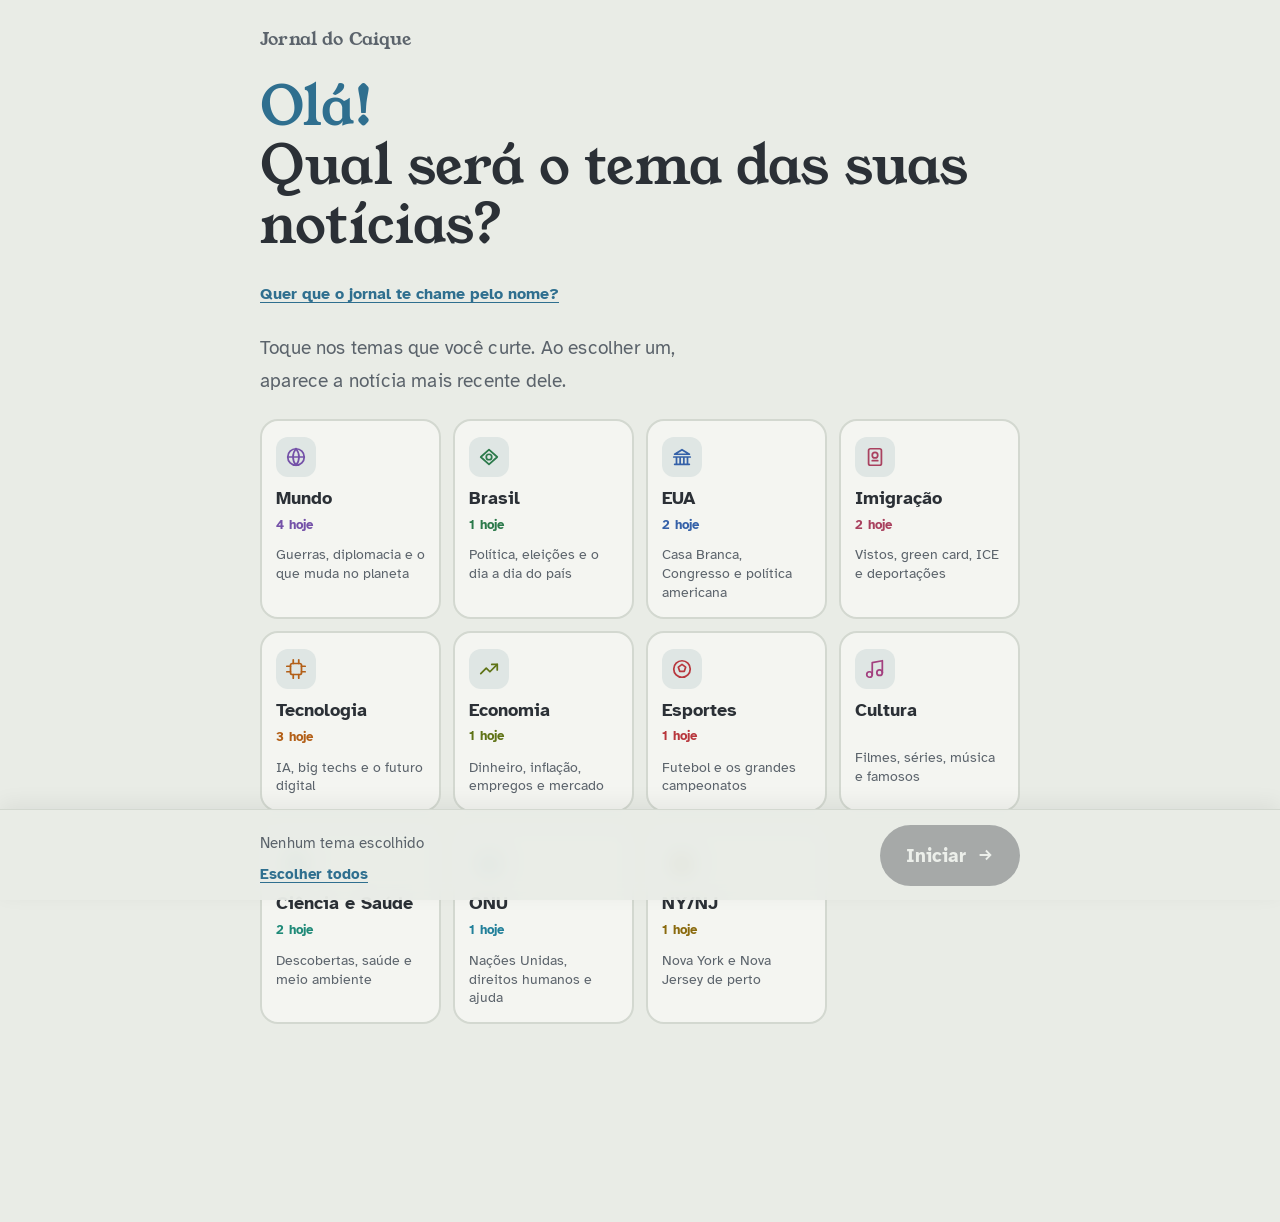
==== commit a9d763dc: "Radar vira página própria: dá para digitar e enviar pedido; dono sempre chamado de Caique; trocar no" ====
--- a/index.html
+++ b/index.html
@@ -24,6 +24,10 @@
       <button class="fechar" id="fecharInicio" type="button" hidden aria-label="Voltar ao jornal">×</button>
     </div>
     <h1 id="inicioT" class="entra" style="animation-delay:.05s"><span class="ola" id="ola">Olá!</span><br>Qual será o tema das suas notícias?</h1>
+    <div class="nome-linha entra" style="animation-delay:.08s">
+      <button class="trocar-nome" id="trocarNome" type="button" hidden></button>
+      <form class="row nome-form" id="nomeForm" hidden><label class="sr" for="nomeInput">Seu primeiro nome</label><input id="nomeInput" placeholder="Seu primeiro nome" autocomplete="given-name"><button class="small" type="submit">OK</button></form>
+    </div>
     <p class="sub entra" style="animation-delay:.1s">Toque nos temas que você curte. Ao escolher um, aparece a notícia mais recente dele.</p>
     <div class="temas-grid" id="temasGrid" role="group" aria-label="Temas"></div>
   </div>
@@ -95,57 +99,67 @@
 <footer class="rodape" id="rodape"><p>Resumos feitos com ajuda de IA a partir das fontes citadas. Confira sempre os links originais.</p><button type="button" id="souEditor">Área do editor</button></footer>
 <button class="top" id="toTop" hidden aria-label="Voltar ao topo">↑</button>
 
-<!-- ===== Seu radar: painel que sobe por cima do jornal ===== -->
-<div class="sheet-fundo" id="radarFundo" hidden></div>
-<aside class="sheet" id="radar" hidden role="dialog" aria-modal="true" aria-labelledby="radarT">
-  <div class="sheet-alca" aria-hidden="true"></div>
-  <div class="sheet-topo">
-    <div>
-      <span class="label">Só você vê isto</span>
-      <h2 id="radarT">Seu radar</h2>
-    </div>
-    <button class="fechar" id="fecharRadar" type="button" aria-label="Fechar o radar">×</button>
+<!-- ===== Seu radar: página própria (rola normal e o teclado funciona) ===== -->
+<section class="radar-pagina" id="radar" hidden aria-labelledby="radarT">
+  <div class="radar-barra">
+    <button class="voltar" id="fecharRadar" type="button">← Jornal</button>
+    <h2 id="radarT">Seu radar</h2>
+    <span class="sync-ponto" id="syncPonto" aria-hidden="true"></span>
   </div>
-  <div class="sync-box" id="sync"></div>
-  <div class="seg" role="tablist" aria-label="Partes do radar">
-    <button class="seg-btn" role="tab" data-painel="temas" aria-selected="true">Temas</button>
-    <button class="seg-btn" role="tab" data-painel="seguindo" aria-selected="false">Histórias <span class="seg-n" id="nSeguindo"></span></button>
-    <button class="seg-btn" role="tab" data-painel="pedido" aria-selected="false">Pedido <span class="seg-n" id="nPedido"></span></button>
-    <button class="seg-btn" role="tab" data-painel="avaliacoes" aria-selected="false">Avaliações</button>
-  </div>
-  <div class="sheet-corpo">
-    <section class="painel" data-painel="temas">
-      <p class="hint">Toque para ligar ou desligar um tema. O jornal muda na hora, e a edição de amanhã dá mais espaço para o que estiver ligado.</p>
+  <div class="radar-in">
+    <div class="rcard conectar" id="conectarCard">
+      <h3 id="conectarT">Conecte sua chave neste aparelho</h3>
+      <p class="hint" id="conectarTxt">É só uma vez. Sem a chave, seus pedidos e escolhas ficam só aqui e não chegam ao jornal de amanhã.</p>
+      <div class="sync-box" id="sync"></div>
+    </div>
+    <nav class="atalhos" aria-label="Ir para">
+      <button type="button" data-ir="r-pedido">Pedido <span class="seg-n" id="nPedido"></span></button>
+      <button type="button" data-ir="r-temas">Temas</button>
+      <button type="button" data-ir="r-historias">Histórias <span class="seg-n" id="nSeguindo"></span></button>
+      <button type="button" data-ir="r-aval">Avaliações</button>
+    </nav>
+
+    <section class="rcard" id="r-pedido" aria-labelledby="pedT">
+      <h3 id="pedT">Peça algo para amanhã</h3>
+      <p class="hint">Escreva o que quer ver ou entender melhor. A edição das 7h lê isto antes de ser escrita.</p>
+      <div class="ideias" id="ideias">
+        <button type="button" class="ideia" data-ideia="Quero entender melhor ">Quero entender melhor…</button>
+        <button type="button" class="ideia" data-ideia="Traz mais notícias sobre ">Mais notícias sobre…</button>
+        <button type="button" class="ideia" data-ideia="Faz um resumo da semana sobre ">Resumo da semana sobre…</button>
+      </div>
+      <label class="sr" for="pedido">Seu pedido</label>
+      <textarea id="pedido" rows="4" placeholder="Ex.: explica melhor a disputa no Senado sobre o orçamento"></textarea>
+      <div class="pedido-linha"><span class="pedido-status" id="pedStatus"></span><button class="enviar" id="pedSave" type="button">Enviar pedido</button></div>
+      <p class="aviso" id="pedAviso" hidden></p>
+    </section>
+
+    <section class="rcard" id="r-temas" aria-labelledby="temasT">
+      <h3 id="temasT">Temas do seu jornal</h3>
+      <p class="hint">Toque para ligar ou desligar. O jornal muda na hora, e a edição de amanhã dá mais espaço para o que estiver ligado.</p>
       <div class="rtemas" id="rtemas" role="group" aria-label="Temas do seu jornal"></div>
       <div class="bloco">
-        <h3>Assuntos específicos</h3>
+        <h4>Assuntos específicos</h4>
         <p class="hint">Algo mais pontual que você quer acompanhar de perto.</p>
         <div class="chips" id="temas"></div>
-        <form class="row" id="temaForm"><input id="temaInput" placeholder="Ex.: China e Taiwan" aria-label="Novo assunto"><button class="small" type="submit">Adicionar</button></form>
+        <form class="row" id="temaForm"><label class="sr" for="temaInput">Novo assunto</label><input id="temaInput" placeholder="Ex.: China e Taiwan" autocomplete="off"><button class="small" type="submit">Adicionar</button></form>
         <div class="sugestoes" id="sugestoes" aria-label="Sugestões"></div>
       </div>
     </section>
-    <section class="painel" data-painel="seguindo" hidden>
-      <p class="hint">Quando uma destas histórias tiver novidade, ela aparece no topo do jornal.</p>
+
+    <section class="rcard" id="r-historias" aria-labelledby="histT">
+      <h3 id="histT">Histórias que você acompanha</h3>
+      <p class="hint">Quando uma delas tiver novidade, ela aparece no topo do jornal.</p>
       <ul class="seguindo-lista" id="seguindo"></ul>
     </section>
-    <section class="painel" data-painel="pedido" hidden>
-      <p class="hint">Peça o que quiser ver ou entender melhor. A próxima edição lê isto antes de ser escrita.</p>
-      <div class="ideias" id="ideias">
-        <button type="button" class="ideia" data-ideia="Quero entender melhor ">Quero entender melhor…</button>
-        <button type="button" class="ideia" data-ideia="Traz mais notícias sobre ">Traz mais notícias sobre…</button>
-        <button type="button" class="ideia" data-ideia="Faz um resumo da semana sobre ">Resumo da semana sobre…</button>
-      </div>
-      <textarea id="pedido" placeholder="Ex.: explica melhor a disputa no Senado sobre o orçamento"></textarea>
-      <div class="row" style="justify-content:space-between;align-items:center;margin-top:8px"><span class="pedido-status" id="pedStatus"></span><button class="small" id="pedSave" type="button">Salvar pedido</button></div>
-    </section>
-    <section class="painel" data-painel="avaliacoes" hidden>
-      <p class="hint">O que você marcou com "Mais disso" e "Menos disso". A edição diária usa isto para escolher os destaques.</p>
+
+    <section class="rcard" id="r-aval" aria-labelledby="avalT">
+      <h3 id="avalT">Suas avaliações</h3>
+      <p class="hint">O que você marcou com "Mais disso" e "Menos disso". A edição usa isto para escolher os destaques.</p>
       <p class="resumo-gosto" id="resumoGosto"></p>
       <div class="barras" id="stats"></div>
     </section>
   </div>
-</aside>
+</section>
 
 <script>
 const {$,esc,slug,secKey,fmtDate,minutos,srcLinks}=J;
@@ -176,9 +190,10 @@
 
 // Link personalizado: ?para=Nome guarda o nome da pessoa neste navegador
 let nome='', veioDoLink=false;try{nome=localStorage.getItem(KNOME)||''}catch(e){}
+const limparNome=v=>{const n=String(v||'').replace(/[^\p{L}\s'-]/gu,'').trim().slice(0,30);return n?n.charAt(0).toUpperCase()+n.slice(1):''};
+if(Prefs.dono())nome='Caique';
 (()=>{const q=new URLSearchParams(location.search).get('para');if(!q)return;veioDoLink=true;
-  const n=q.replace(/[^\p{L}\s'-]/gu,'').trim().slice(0,30);if(!n)return;
-  nome=n.charAt(0).toUpperCase()+n.slice(1);try{localStorage.setItem(KNOME,nome)}catch(e){}
+  const n=limparNome(q);if(n){nome=n;if(!Prefs.dono()){try{localStorage.setItem(KNOME,nome)}catch(e){}}}
   history.replaceState(null,'',location.pathname)})();
 const saudacao=()=>{const h=new Date().getHours();return (h<12?'Bom dia':h<18?'Boa tarde':'Boa noite')+(nome?', '+nome:'')};
 let meus=[];try{meus=JSON.parse(localStorage.getItem(KTEMAS))||[]}catch(e){}
@@ -284,22 +299,25 @@
 }
 
 // ===== Seu radar =====
-function abrirRadar(painel){
-  if(painel)trocarPainel(painel);
-  renderRadar();
-  $('#radarFundo').hidden=false;$('#radar').hidden=false;
-  document.documentElement.classList.add('radar-aberto');
-  requestAnimationFrame(()=>$('#radar').classList.add('aberto'));
-  $('#fecharRadar').focus({preventScroll:true});
-}
-async function fecharRadar(){
-  $('#radar').classList.remove('aberto');document.documentElement.classList.remove('radar-aberto');
-  await espera(calmo?0:260);$('#radar').hidden=true;$('#radarFundo').hidden=true;
-}
-function trocarPainel(p){
-  document.querySelectorAll('.seg-btn').forEach(b=>b.setAttribute('aria-selected',String(b.dataset.painel===p)));
-  document.querySelectorAll('.painel').forEach(s=>s.hidden=s.dataset.painel!==p);
-  $('.sheet-corpo').scrollTop=0;
+let yJornal=0, pedidoPendente='';
+function abrirRadar(alvo){
+  yJornal=scrollY;renderRadar();pintarConexao();
+  $('#radar').hidden=false;document.documentElement.classList.add('no-radar');
+  window.scrollTo(0,0);
+  if(alvo)requestAnimationFrame(()=>document.getElementById(alvo)?.scrollIntoView({behavior:calmo?'auto':'smooth'}));
+}
+function fecharRadar(){
+  $('#radar').hidden=true;document.documentElement.classList.remove('no-radar');
+  render({manter:false});window.scrollTo(0,yJornal);
+}
+// Cartão da chave: aberto e explicado quando não está conectada; some quando está
+function pintarConexao(){
+  const dono=Prefs.dono(),st=Prefs.estado();
+  $('#conectarCard').classList.toggle('ok',dono&&st!=='chave-invalida');
+  $('#conectarT').textContent=dono?'Chave conectada':'Conecte sua chave neste aparelho';
+  $('#conectarTxt').hidden=dono;
+  const f=document.querySelector('#sync .sync-form');if(f&&(!dono||st==='chave-invalida'))f.hidden=false;
+  $('#syncPonto').dataset.estado=dono?st:'visitante';
 }
 function montarCardsRadar(){
   $('#rtemas').innerHTML=TEMAS.map(t=>`<button class="rtema" type="button" data-sec="${t.k}" data-rtema="${t.k}" aria-pressed="false">
@@ -351,11 +369,10 @@
   b.classList.remove('pop');void b.offsetWidth;b.classList.add('pop');
   avisar(ligou?nomeT+' entrou no seu jornal':nomeT+' saiu do seu jornal');
 });
-document.querySelectorAll('.seg-btn').forEach(b=>b.addEventListener('click',()=>trocarPainel(b.dataset.painel)));
+document.querySelectorAll('[data-ir]').forEach(b=>b.addEventListener('click',()=>document.getElementById(b.dataset.ir).scrollIntoView({behavior:calmo?'auto':'smooth'})));
 $('#abrirRadar').addEventListener('click',()=>abrirRadar());
 $('#fecharRadar').addEventListener('click',fecharRadar);
-$('#radarFundo').addEventListener('click',fecharRadar);
-document.addEventListener('keydown',e=>{if(e.key==='Escape'&&!$('#radar').hidden)fecharRadar()});
+document.addEventListener('keydown',e=>{if(e.key==='Escape'&&!$('#radar').hidden&&!/TEXTAREA|INPUT/.test(document.activeElement.tagName))fecharRadar()});
 $('#ideias').addEventListener('click',e=>{const b=e.target.closest('[data-ideia]');if(!b)return;const ta=$('#pedido');ta.value=b.dataset.ideia;ta.focus();ta.setSelectionRange(ta.value.length,ta.value.length)});
 $('#sugestoes').addEventListener('click',e=>{const b=e.target.closest('[data-sug]');if(!b)return;radar.temas=[...(radar.temas||[]),b.dataset.sug];persist();renderRadar();avisar(b.dataset.sug+' adicionado')});
 
@@ -378,7 +395,14 @@
   if(b.dataset.k){delete following[b.dataset.k];persist();renderRadar();render()}
 });
 $('#temaForm').addEventListener('submit',e=>{e.preventDefault();const v=$('#temaInput').value.trim();if(!v)return;$('#temaInput').value='';radar.temas=[...(radar.temas||[]),v];persist();renderRadar();avisar(v+' adicionado')});
-$('#pedSave').addEventListener('click',()=>{radar.pedido=$('#pedido').value.trim();radar.pedidoEm=radar.pedido?new Date().toISOString():'';persist();renderRadar();avisar(radar.pedido?'Pedido salvo':'Pedido apagado')});
+$('#pedSave').addEventListener('click',()=>{
+  const t=$('#pedido').value.trim(),av=$('#pedAviso');
+  if(!t){$('#pedido').focus();av.hidden=false;av.textContent='Escreva o seu pedido antes de enviar.';return}
+  radar.pedido=t;radar.pedidoEm=new Date().toISOString();persist();renderRadar();
+  if(Prefs.dono()){av.hidden=true;avisar('Pedido enviado');}
+  else{pedidoPendente=t;av.hidden=false;av.textContent='Seu pedido está guardado aqui. Conecte a chave lá em cima para ele chegar ao jornal de amanhã.';
+    pintarConexao();$('#conectarCard').scrollIntoView({behavior:calmo?'auto':'smooth',block:'start'});}
+});
 $('#ed').addEventListener('change',async e=>{current=e.target.value;filtro=meus.length?'meu':'todas';await loadEdition(current);window.scrollTo({top:0})});
 
 async function loadEdition(id){
@@ -419,8 +443,15 @@
   $('#dotsEscolha').innerHTML=[...escolha].map(k=>`<span data-sec="${k}"></span>`).join('');
   $('#iniciar').disabled=!n;$('#todos').textContent=n===TEMAS.length?'Limpar':'Escolher todos';
 }
+function pintarNome(){
+  $('#ola').textContent=nome?'Olá, '+nome+'!':'Olá!';
+  const t=$('#trocarNome');t.hidden=false;t.textContent=nome?`Não é ${nome}? Trocar nome`:'Quer que o jornal te chame pelo nome?';
+  $('#nomeForm').hidden=true;
+}
+$('#trocarNome').addEventListener('click',()=>{$('#trocarNome').hidden=true;$('#nomeForm').hidden=false;const i=$('#nomeInput');i.value='';i.focus()});
+$('#nomeForm').addEventListener('submit',e=>{e.preventDefault();nome=limparNome($('#nomeInput').value);try{nome?localStorage.setItem(KNOME,nome):localStorage.removeItem(KNOME)}catch(x){}pintarNome()});
 function abrirInicio(){
-  $('#ola').textContent=nome?'Olá, '+nome+'!':'Olá!';escolha=new Set(meus);totalMostrado=0;
+  pintarNome();escolha=new Set(meus);totalMostrado=0;
   $('#fecharInicio').hidden=!meus.length;
   $('#inicio').classList.remove('sai');$('#inicio').hidden=false;$('#inicioBar').hidden=false;
   document.documentElement.classList.add('escolhendo');window.scrollTo(0,0);pintarTemas();
@@ -457,9 +488,13 @@
 
 montarCardsRadar();
 Prefs.painel($('#sync'));
-$('#souEditor').addEventListener('click',()=>{document.documentElement.classList.add('editor-aberto');abrirRadar('temas')});
+$('#souEditor').addEventListener('click',()=>{document.documentElement.classList.add('editor-aberto');abrirRadar()});
 // Só redesenha o jornal se avaliações ou histórias mudaram fora desta tela (outro aparelho); nunca a cada salvamento
-Prefs.ouvir(p=>{sincronizar(p);renderRadar();const a=assinatura();if(a!==assinaturaVista){assinaturaVista=a;if(editions.length)render()}});
+Prefs.ouvir((p,st)=>{sincronizar(p);
+  if(pedidoPendente&&Prefs.dono()&&(st==='pronto'||st==='salvo')){const t=pedidoPendente;pedidoPendente='';radar.pedido=t;radar.pedidoEm=new Date().toISOString();persist();$('#pedAviso').hidden=true;avisar('Pedido enviado')}
+  if(Prefs.dono())nome='Caique';
+  if(!$('#radar').hidden)pintarConexao();
+  renderRadar();const a=assinatura();if(a!==assinaturaVista){assinaturaVista=a;if(editions.length)render()}});
 let prontas;
 // O link com ?para=Nome sempre abre a tela de escolher os temas
 if(veioDoLink||!meus.length||new URLSearchParams(location.search).has('inicio'))abrirInicio();
--- a/estilo.css
+++ b/estilo.css
@@ -160,9 +160,8 @@
 .pedido-status{font-size:.8rem;font-weight:700}
 .pedido-status.ok{color:var(--up)} .pedido-status.esperando{color:var(--c-nynj)}
 /* visitantes leem; só o dono (com a chave conectada) avalia, acompanha e faz pedidos */
-:root:not(.dono) .actions,:root:not(.dono) #temaForm,:root:not(.dono) .chip button,:root:not(.dono) .follow-list button,
-:root:not(.dono) #pedSave,:root:not(.dono) #pedPautasSave,:root:not(.dono) .done{display:none}
-:root:not(.dono) #pedido,:root:not(.dono) #pedPautas{pointer-events:none;opacity:.7}
+:root:not(.dono) .actions,:root:not(.dono) #pedPautasSave,:root:not(.dono) .done{display:none}
+:root:not(.dono) #pedPautas{pointer-events:none;opacity:.7}
 
 /* ===== Tela de início: escolha de temas ===== */
 .inicio{position:relative;background:var(--bg);padding-top:24px;padding-bottom:calc(150px + env(safe-area-inset-bottom,0px))}
@@ -267,28 +266,41 @@
 .abrir-radar .pulso{width:9px;height:9px;border-radius:50%;background:var(--up);box-shadow:0 0 0 0 color-mix(in srgb,var(--up) 60%,transparent)}
 .fechar{width:40px;height:40px;border-radius:50%;border:1.5px solid var(--line);background:var(--paper);color:var(--ink);font-size:1.4rem;line-height:1;cursor:pointer;flex:none}
 
-/* ===== Seu radar: painel que sobe ===== */
-.sheet-fundo{position:fixed;inset:0;z-index:70;background:rgba(15,20,25,.45);opacity:0;transition:opacity .25s}
-.radar-aberto .sheet-fundo{opacity:1}
-.sheet{position:fixed;z-index:71;left:0;right:0;bottom:0;max-height:min(88vh,900px);display:flex;flex-direction:column;background:var(--bg);
-  border-radius:22px 22px 0 0;box-shadow:0 -10px 40px rgba(0,0,0,.25);transform:translateY(105%);transition:transform .28s cubic-bezier(.2,.8,.2,1);
-  padding:8px max(16px,env(safe-area-inset-right,0px)) 0 max(16px,env(safe-area-inset-left,0px))}
-.sheet.aberto{transform:none}
-@media (min-width:900px){.sheet{left:auto;top:0;width:460px;max-height:none;border-radius:22px 0 0 22px;transform:translateX(105%)}.sheet.aberto{transform:none}.sheet-alca{display:none}}
-.sheet-alca{width:44px;height:5px;border-radius:999px;background:var(--line);margin:4px auto 6px;flex:none}
-.sheet-topo{display:flex;justify-content:space-between;align-items:flex-start;gap:12px;padding:6px 0 10px;flex:none}
-.sheet-topo h2{font-family:var(--display);font-weight:400;font-size:1.6rem}
-.sheet .sync-box{flex:none;padding-bottom:10px}
-.seg{display:flex;gap:4px;background:var(--soft);border-radius:14px;padding:4px;flex:none;overflow-x:auto;scrollbar-width:none}
-.seg::-webkit-scrollbar{display:none}
-.seg-btn{flex:1 0 auto;border:0;background:transparent;border-radius:10px;padding:8px 10px;font-size:.82rem;font-weight:700;color:var(--muted);cursor:pointer;display:inline-flex;align-items:center;justify-content:center;gap:6px;white-space:nowrap;transition:background .2s,color .2s}
-.seg-btn[aria-selected="true"]{background:var(--paper);color:var(--ink);box-shadow:0 1px 4px rgba(0,0,0,.08)}
+/* ===== Seu radar: página própria ===== */
+.no-radar #jornal,.no-radar #rodape,.no-radar #toTop,.no-radar #progress{display:none!important}
+.sr{position:absolute;width:1px;height:1px;overflow:hidden;clip:rect(0 0 0 0);white-space:nowrap}
+.radar-pagina{max-width:760px;margin:0 auto;padding-bottom:calc(48px + env(safe-area-inset-bottom,0px))}
+.radar-barra{position:sticky;top:env(safe-area-inset-top,0px);z-index:20;background:color-mix(in srgb,var(--bg) 94%,transparent);backdrop-filter:blur(8px);-webkit-backdrop-filter:blur(8px);
+  display:flex;align-items:center;gap:12px;padding:12px 0;border-bottom:1.5px solid var(--line)}
+.radar-barra h2{font-family:var(--display);font-weight:400;font-size:1.5rem;flex:1}
+.voltar{border:1.5px solid var(--line);background:var(--paper);border-radius:999px;padding:8px 16px;font-weight:700;font-size:.9rem;cursor:pointer;color:var(--ink)}
+.sync-ponto{width:12px;height:12px;border-radius:50%;background:var(--muted)}
+.sync-ponto[data-estado="pronto"],.sync-ponto[data-estado="salvo"]{background:var(--up)}
+.sync-ponto[data-estado="pendente"],.sync-ponto[data-estado="salvando"]{background:var(--c-nynj)}
+.sync-ponto[data-estado="chave-invalida"],.sync-ponto[data-estado="erro"],.sync-ponto[data-estado="visitante"]{background:var(--down)}
+.radar-in{display:flex;flex-direction:column;gap:16px;padding-top:16px}
+.rcard{background:var(--paper);border:1.5px solid var(--line);border-radius:18px;padding:18px;display:flex;flex-direction:column;gap:12px;scroll-margin-top:calc(80px + env(safe-area-inset-top,0px))}
+.rcard h3{font-size:1.15rem}
+.rcard h4{font-size:1rem}
+.rcard.conectar{border:2px solid var(--down);background:color-mix(in srgb,var(--down) 7%,var(--paper))}
+.rcard.conectar.ok{border:1.5px solid var(--line);background:var(--paper);padding:12px 18px;gap:6px}
+.rcard.conectar.ok h3{font-size:.95rem;color:var(--up)}
+.atalhos{display:flex;gap:8px;overflow-x:auto;scrollbar-width:none;padding:2px 0}
+.atalhos::-webkit-scrollbar{display:none}
+.atalhos button{flex:none;border:1.5px solid var(--line);background:var(--paper);border-radius:999px;padding:7px 14px;font-weight:700;font-size:.85rem;cursor:pointer;color:var(--ink);display:inline-flex;align-items:center;gap:6px}
 .seg-n:empty{display:none}
 .seg-n{min-width:18px;height:18px;border-radius:999px;background:var(--accent);color:var(--paper);font-size:.7rem;display:inline-grid;place-items:center;padding:0 5px}
-.sheet-corpo{overflow-y:auto;overscroll-behavior:contain;-webkit-overflow-scrolling:touch;padding:14px 0 calc(24px + env(safe-area-inset-bottom,0px));flex:1;min-height:0}
-.painel{display:flex;flex-direction:column;gap:14px}
+#pedido{font-size:1rem;min-height:120px;background:var(--bg);border:2px solid var(--line);border-radius:14px;padding:12px 14px;line-height:1.5}
+#pedido:focus{border-color:var(--accent);outline:none}
+.pedido-linha{display:flex;justify-content:space-between;align-items:center;gap:12px;flex-wrap:wrap}
+.enviar{border:0;border-radius:999px;background:var(--ink);color:var(--paper);font-weight:700;font-size:1rem;padding:12px 24px;cursor:pointer;margin-left:auto}
+.enviar:active{transform:scale(.97)}
+.aviso{background:color-mix(in srgb,var(--c-nynj) 14%,var(--paper));border-radius:12px;padding:10px 14px;font-size:.9rem}
 .bloco{display:flex;flex-direction:column;gap:8px;border-top:1.5px solid var(--line);padding-top:16px}
-.bloco h3{font-size:1rem}
+.trocar-nome{background:none;border:0;padding:0;color:var(--accent);font-weight:700;font-size:.9rem;cursor:pointer;text-decoration:underline;text-underline-offset:3px}
+.nome-form{max-width:340px}
+.nome-form input{font-size:1rem}
+#temaInput,#nomeInput{font-size:1rem}
 
 /* cartões de tema do radar */
 .rtemas{display:grid;grid-template-columns:repeat(2,minmax(0,1fr));gap:8px}
@@ -337,4 +349,3 @@
   .abrir-radar .pulso{animation:pulso 2.2s ease-out infinite}
   @keyframes pulso{70%{box-shadow:0 0 0 7px transparent}100%{box-shadow:0 0 0 0 transparent}}
 }
-@media (prefers-reduced-motion:reduce){.sheet,.sheet-fundo{transition:none}}
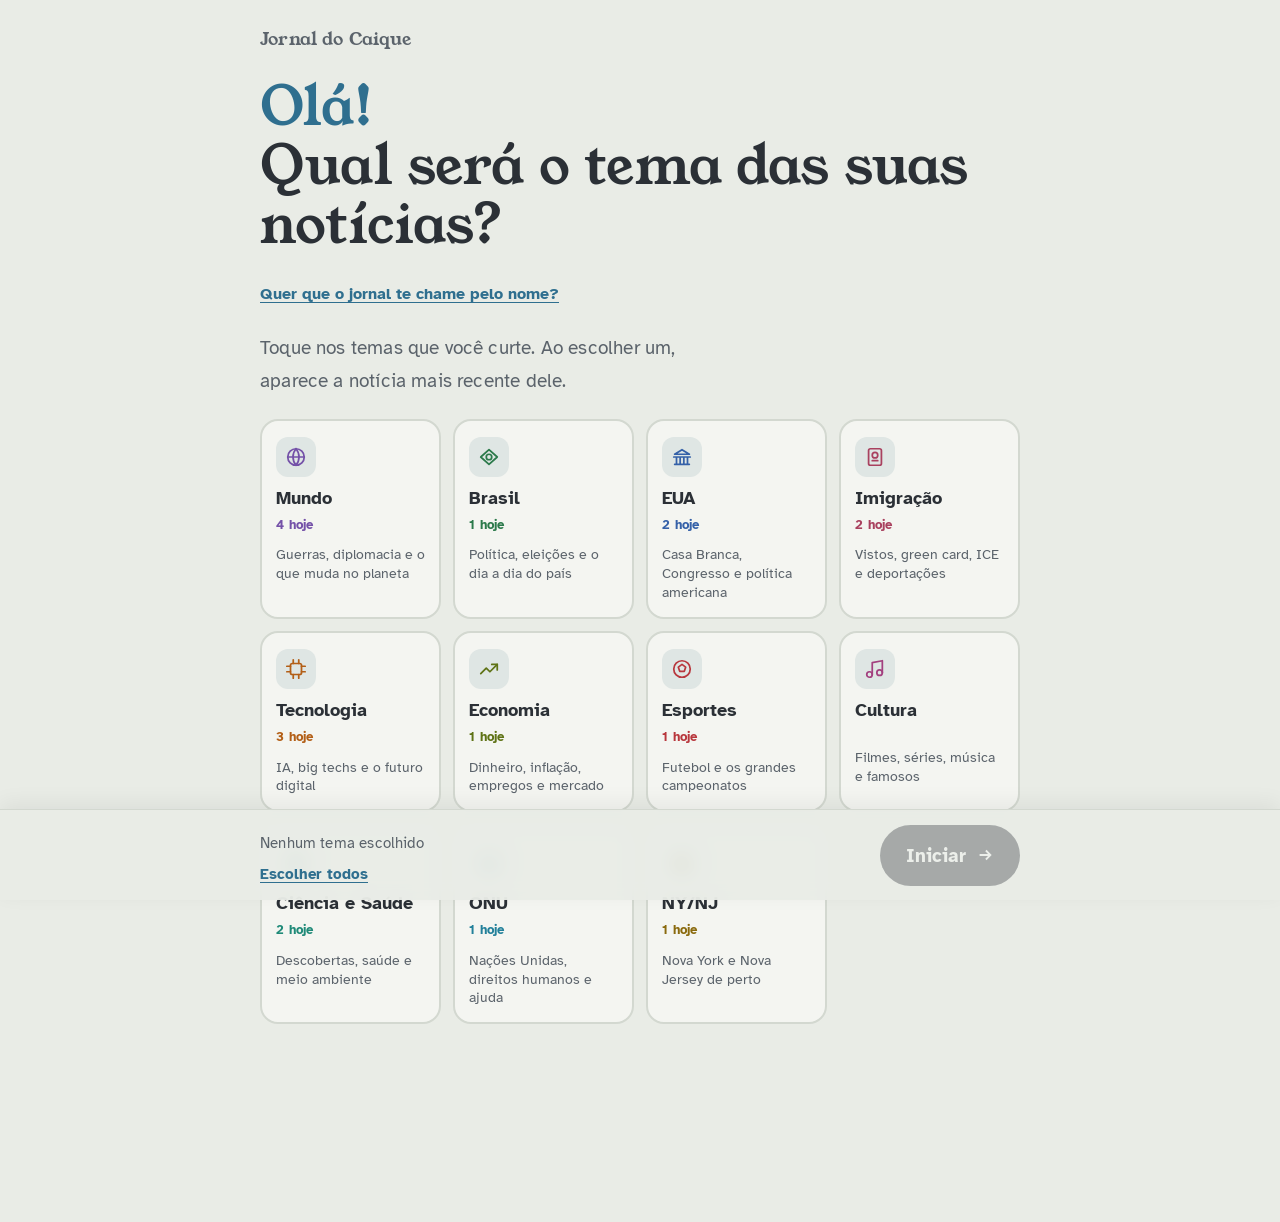
==== commit 78dff0b4: "Radar volta para dentro do jornal; arquivos com versão para o celular não usar cópia antiga; trocar " ====
--- a/index.html
+++ b/index.html
@@ -11,9 +11,9 @@
 <link rel="preconnect" href="https://fonts.googleapis.com">
 <link rel="preconnect" href="https://fonts.gstatic.com" crossorigin>
 <link rel="stylesheet" href="https://fonts.googleapis.com/css2?family=Atkinson+Hyperlegible:wght@400;700&family=Young+Serif&display=swap">
-<link rel="stylesheet" href="estilo.css">
-<script src="comum.js"></script>
-<script src="controle.js"></script>
+<link rel="stylesheet" href="estilo.css?v=20261101c">
+<script src="comum.js?v=20261101c"></script>
+<script src="controle.js?v=20261101c"></script>
 </head>
 <body>
 <!-- ===== Tela de início: rola junto com a página (sem caixa presa) ===== -->
@@ -87,26 +87,9 @@
     </div>
   </header>
 
-  <div class="filters" id="filters" role="group" aria-label="Filtrar por tema"></div>
-
-  <main id="main" class="wrap" style="gap:32px">
-    <div class="empty" id="empty">
-      <h2 style="font-size:1.3rem">A edição de hoje está a caminho</h2>
-      <p>Todo dia às 6:52 sai uma edição nova: três destaques a fundo, notas rápidas e as histórias que você acompanha.</p>
-    </div>
-  </main>
-</div>
-<footer class="rodape" id="rodape"><p>Resumos feitos com ajuda de IA a partir das fontes citadas. Confira sempre os links originais.</p><button type="button" id="souEditor">Área do editor</button></footer>
-<button class="top" id="toTop" hidden aria-label="Voltar ao topo">↑</button>
-
-<!-- ===== Seu radar: página própria (rola normal e o teclado funciona) ===== -->
-<section class="radar-pagina" id="radar" hidden aria-labelledby="radarT">
-  <div class="radar-barra">
-    <button class="voltar" id="fecharRadar" type="button">← Jornal</button>
-    <h2 id="radarT">Seu radar</h2>
-    <span class="sync-ponto" id="syncPonto" aria-hidden="true"></span>
-  </div>
-  <div class="radar-in">
+  <details class="radar-inline" id="radar">
+    <summary><span class="sync-ponto" id="syncPonto" aria-hidden="true"></span><span class="ri-tit">Seu radar</span><span class="ri-resumo" id="radarResumo"></span><span class="ri-seta" aria-hidden="true"></span></summary>
+    <div class="radar-in">
     <div class="rcard conectar" id="conectarCard">
       <h3 id="conectarT">Conecte sua chave neste aparelho</h3>
       <p class="hint" id="conectarTxt">É só uma vez. Sem a chave, seus pedidos e escolhas ficam só aqui e não chegam ao jornal de amanhã.</p>
@@ -158,8 +141,20 @@
       <p class="resumo-gosto" id="resumoGosto"></p>
       <div class="barras" id="stats"></div>
     </section>
-  </div>
-</section>
+    </div>
+  </details>
+
+  <div class="filters" id="filters" role="group" aria-label="Filtrar por tema"></div>
+
+  <main id="main" class="wrap" style="gap:32px">
+    <div class="empty" id="empty">
+      <h2 style="font-size:1.3rem">A edição de hoje está a caminho</h2>
+      <p>Todo dia às 6:52 sai uma edição nova: três destaques a fundo, notas rápidas e as histórias que você acompanha.</p>
+    </div>
+  </main>
+</div>
+<footer class="rodape" id="rodape"><p>Resumos feitos com ajuda de IA a partir das fontes citadas. Confira sempre os links originais.</p><button type="button" id="souEditor">Área do editor</button></footer>
+<button class="top" id="toTop" hidden aria-label="Voltar ao topo">↑</button>
 
 <script>
 const {$,esc,slug,secKey,fmtDate,minutos,srcLinks}=J;
@@ -268,7 +263,7 @@
   const words=[d.abertura,...dest.map(s=>[s.oque,s.contexto,s.lados,s.proximo].join(' ')),...notas.map(n=>n.texto)].join(' ');
   let h='';
   if(geral){
-    h+=`<p class="saudacao fade">${esc(saudacao())}! Aqui está o seu jornal de hoje.</p><div class="lead fade"><span class="label">Manchete do dia</span><h2>${esc(d.manchete)}</h2>${d.abertura?`<p>${esc(d.abertura)}</p>`:''}
+    h+=`<p class="saudacao fade">${esc(saudacao())}! Aqui está o seu jornal de hoje. ${Prefs.dono()?'':`<button type="button" class="trocar-nome" data-trocar-nome>${nome?'Não é '+esc(nome)+'?':'Diga seu nome'}</button>`}</p><div class="lead fade"><span class="label">Manchete do dia</span><h2>${esc(d.manchete)}</h2>${d.abertura?`<p>${esc(d.abertura)}</p>`:''}
       <div class="meta-row"><span>${dest.length} destaques</span><span>${notas.length} notas</span><span>cerca de ${minutos(words)} min de leitura</span></div></div>`;
     if(ups.length&&Prefs.dono()){h+=`<section><div class="sechead"><h3>Histórias que você acompanha</h3></div>`+ups.map(u=>`<div class="update fade"><span class="label">${esc(u.historiaTitulo||u.historia||'')}</span><strong>${esc(u.titulo)}</strong><p>${esc(u.texto)}</p>${u.fontes?`<div class="srcs">${srcLinks(u.fontes)}</div>`:''}</div>`).join('')+`</section>`}
   }
@@ -299,17 +294,13 @@
 }
 
 // ===== Seu radar =====
-let yJornal=0, pedidoPendente='';
+let pedidoPendente='';
 function abrirRadar(alvo){
-  yJornal=scrollY;renderRadar();pintarConexao();
-  $('#radar').hidden=false;document.documentElement.classList.add('no-radar');
-  window.scrollTo(0,0);
-  if(alvo)requestAnimationFrame(()=>document.getElementById(alvo)?.scrollIntoView({behavior:calmo?'auto':'smooth'}));
-}
-function fecharRadar(){
-  $('#radar').hidden=true;document.documentElement.classList.remove('no-radar');
-  render({manter:false});window.scrollTo(0,yJornal);
-}
+  const r=$('#radar');r.open=true;renderRadar();pintarConexao();
+  const el=alvo?document.getElementById(alvo):r;
+  requestAnimationFrame(()=>el.scrollIntoView({behavior:calmo?'auto':'smooth',block:'start'}));
+}
+function fecharRadar(){$('#radar').open=false}
 // Cartão da chave: aberto e explicado quando não está conectada; some quando está
 function pintarConexao(){
   const dono=Prefs.dono(),st=Prefs.estado();
@@ -336,6 +327,7 @@
   // acompanhando
   const list=Object.entries(following);
   $('#nSeguindo').textContent=list.length||'';
+  $('#radarResumo').textContent=[meus.length?meus.length+(meus.length===1?' tema':' temas'):'',list.length?list.length+(list.length===1?' história':' histórias'):'',radar.pedido?'1 pedido na fila':''].filter(Boolean).join(' · ');
   $('#seguindo').innerHTML=list.length?list.map(([k,v])=>`<li class="seg-item" data-sec="${secKey(v.secao)}"><div><span class="tag">${esc(v.secao||'Notícia')}</span><strong>${esc(v.titulo)}</strong>${v.desde?`<span class="hint">desde ${esc(v.desde.split('-').reverse().slice(0,2).join('/'))}</span>`:''}</div><button class="parar" data-k="${esc(k)}">Parar</button></li>`).join('')
     :`<li class="vazio">${ICON.pin}<span>Nenhuma história ainda. Toque em <strong>Acompanhar</strong> numa notícia para ela aparecer aqui.</span></li>`;
   // pedido
@@ -371,8 +363,7 @@
 });
 document.querySelectorAll('[data-ir]').forEach(b=>b.addEventListener('click',()=>document.getElementById(b.dataset.ir).scrollIntoView({behavior:calmo?'auto':'smooth'})));
 $('#abrirRadar').addEventListener('click',()=>abrirRadar());
-$('#fecharRadar').addEventListener('click',fecharRadar);
-document.addEventListener('keydown',e=>{if(e.key==='Escape'&&!$('#radar').hidden&&!/TEXTAREA|INPUT/.test(document.activeElement.tagName))fecharRadar()});
+$('#radar').addEventListener('toggle',()=>{if($('#radar').open){renderRadar();pintarConexao()}});
 $('#ideias').addEventListener('click',e=>{const b=e.target.closest('[data-ideia]');if(!b)return;const ta=$('#pedido');ta.value=b.dataset.ideia;ta.focus();ta.setSelectionRange(ta.value.length,ta.value.length)});
 $('#sugestoes').addEventListener('click',e=>{const b=e.target.closest('[data-sug]');if(!b)return;radar.temas=[...(radar.temas||[]),b.dataset.sug];persist();renderRadar();avisar(b.dataset.sug+' adicionado')});
 
@@ -448,6 +439,7 @@
   const t=$('#trocarNome');t.hidden=false;t.textContent=nome?`Não é ${nome}? Trocar nome`:'Quer que o jornal te chame pelo nome?';
   $('#nomeForm').hidden=true;
 }
+document.addEventListener('click',e=>{if(e.target.closest('[data-trocar-nome]'))abrirInicio()});
 $('#trocarNome').addEventListener('click',()=>{$('#trocarNome').hidden=true;$('#nomeForm').hidden=false;const i=$('#nomeInput');i.value='';i.focus()});
 $('#nomeForm').addEventListener('submit',e=>{e.preventDefault();nome=limparNome($('#nomeInput').value);try{nome?localStorage.setItem(KNOME,nome):localStorage.removeItem(KNOME)}catch(x){}pintarNome()});
 function abrirInicio(){
@@ -493,7 +485,7 @@
 Prefs.ouvir((p,st)=>{sincronizar(p);
   if(pedidoPendente&&Prefs.dono()&&(st==='pronto'||st==='salvo')){const t=pedidoPendente;pedidoPendente='';radar.pedido=t;radar.pedidoEm=new Date().toISOString();persist();$('#pedAviso').hidden=true;avisar('Pedido enviado')}
   if(Prefs.dono())nome='Caique';
-  if(!$('#radar').hidden)pintarConexao();
+  pintarConexao();
   renderRadar();const a=assinatura();if(a!==assinaturaVista){assinaturaVista=a;if(editions.length)render()}});
 let prontas;
 // O link com ?para=Nome sempre abre a tela de escolher os temas
--- a/estilo.css
+++ b/estilo.css
@@ -349,3 +349,23 @@
   .abrir-radar .pulso{animation:pulso 2.2s ease-out infinite}
   @keyframes pulso{70%{box-shadow:0 0 0 7px transparent}100%{box-shadow:0 0 0 0 transparent}}
 }
+
+/* ===== Seu radar dentro do jornal (abre no lugar, sem outra tela) ===== */
+:root:not(.dono):not(.editor-aberto) #radar{display:none}
+.radar-inline{background:var(--paper);border:2px solid var(--line);border-radius:18px;overflow:hidden;scroll-margin-top:calc(12px + env(safe-area-inset-top,0px))}
+.radar-inline[open]{border-color:var(--accent)}
+.radar-inline>summary{list-style:none;cursor:pointer;display:flex;align-items:center;gap:10px;padding:14px 16px;font-weight:700}
+.radar-inline>summary::-webkit-details-marker{display:none}
+.ri-tit{font-size:1.05rem}
+.ri-resumo{flex:1;min-width:0;color:var(--muted);font-size:.82rem;font-weight:400;white-space:nowrap;overflow:hidden;text-overflow:ellipsis}
+.ri-seta{width:10px;height:10px;border-right:2.5px solid var(--muted);border-bottom:2.5px solid var(--muted);transform:rotate(45deg);transition:transform .2s;margin:-4px 4px 0 auto;flex:none}
+.radar-inline[open] .ri-seta{transform:rotate(-135deg);margin-top:4px}
+.radar-inline .radar-in{padding:0 12px 14px;gap:12px}
+.radar-inline .rcard{background:var(--bg);border-radius:14px;padding:14px}
+.radar-inline .rcard.conectar{background:color-mix(in srgb,var(--down) 7%,var(--bg))}
+.radar-inline .rcard.conectar.ok{background:var(--bg)}
+.radar-inline #pedido{background:var(--paper)}
+.radar-inline .rtema{background:var(--paper)}
+.radar-inline .rcard{scroll-margin-top:calc(70px + env(safe-area-inset-top,0px))}
+.saudacao .trocar-nome{font-family:var(--body);font-size:.8rem;margin-left:4px;vertical-align:middle}
+@media (prefers-reduced-motion:no-preference){.radar-inline[open] .radar-in{animation:entra .35s ease both}}
